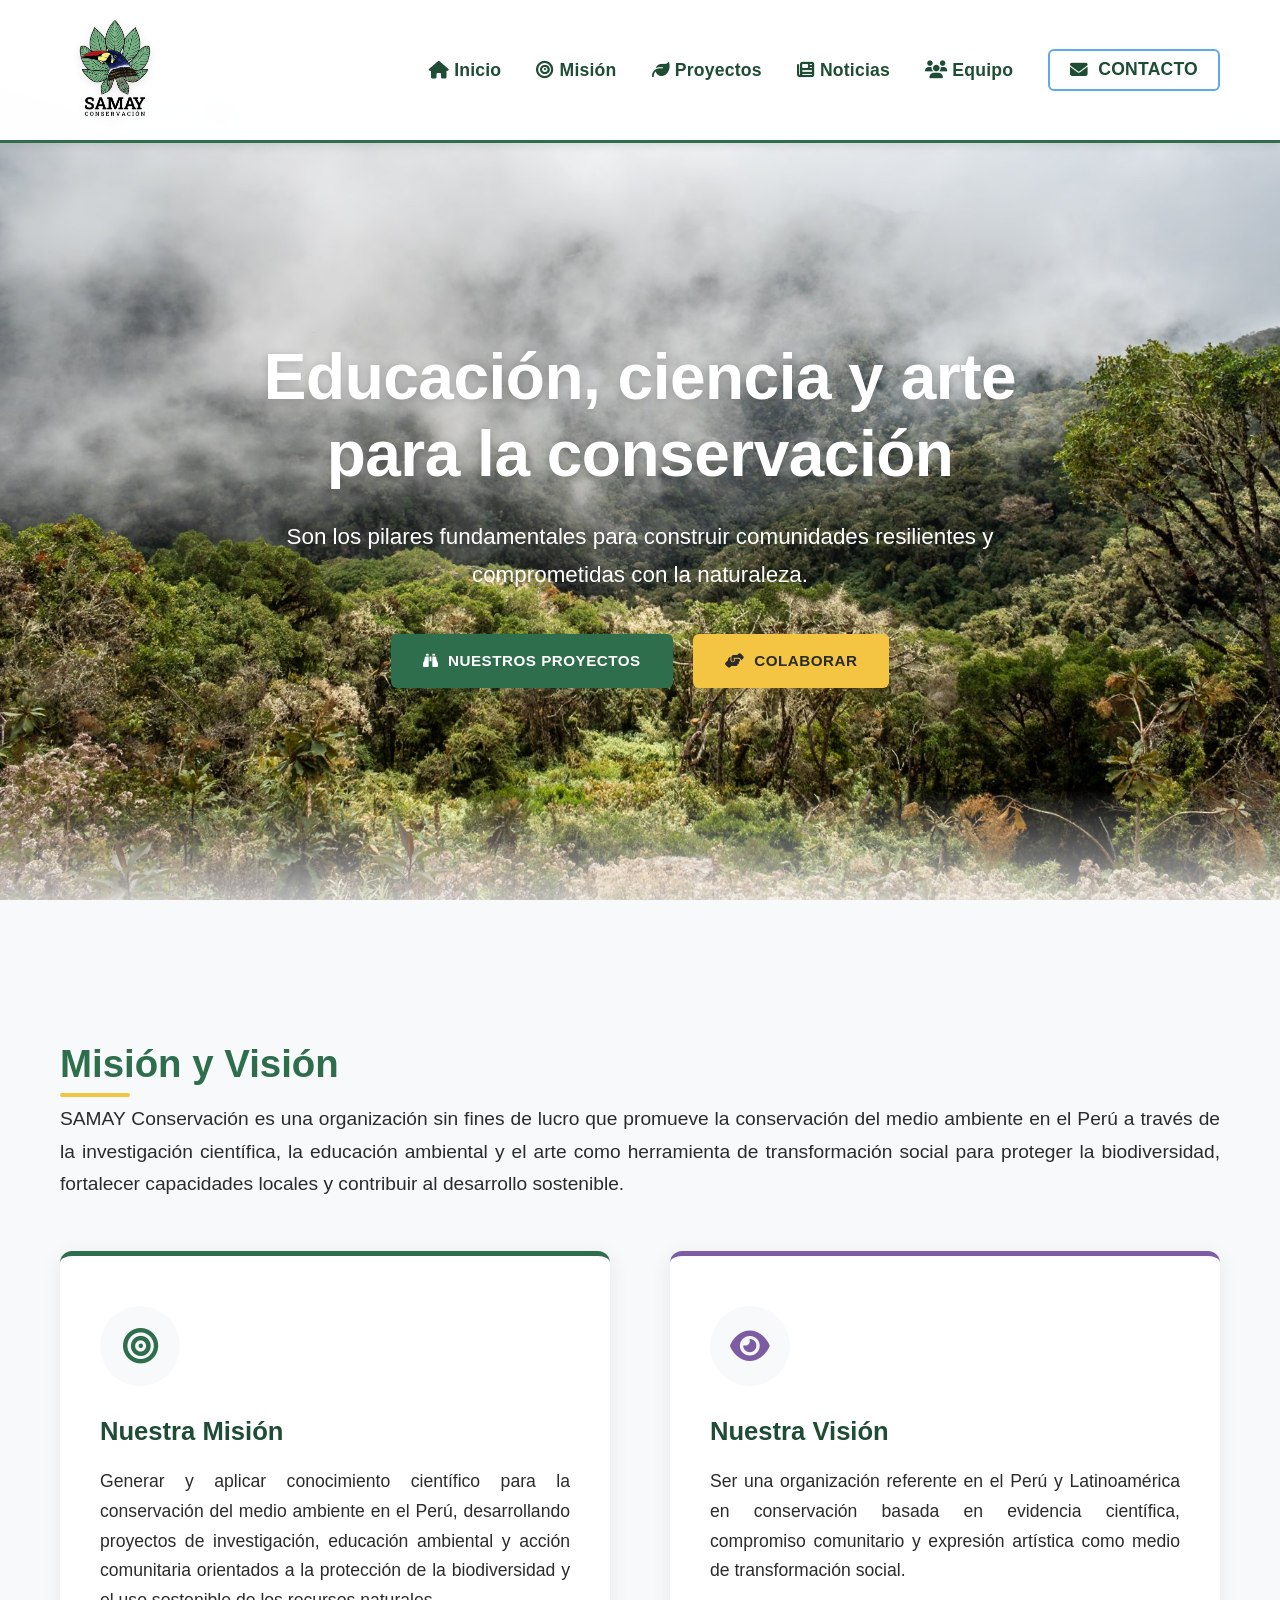
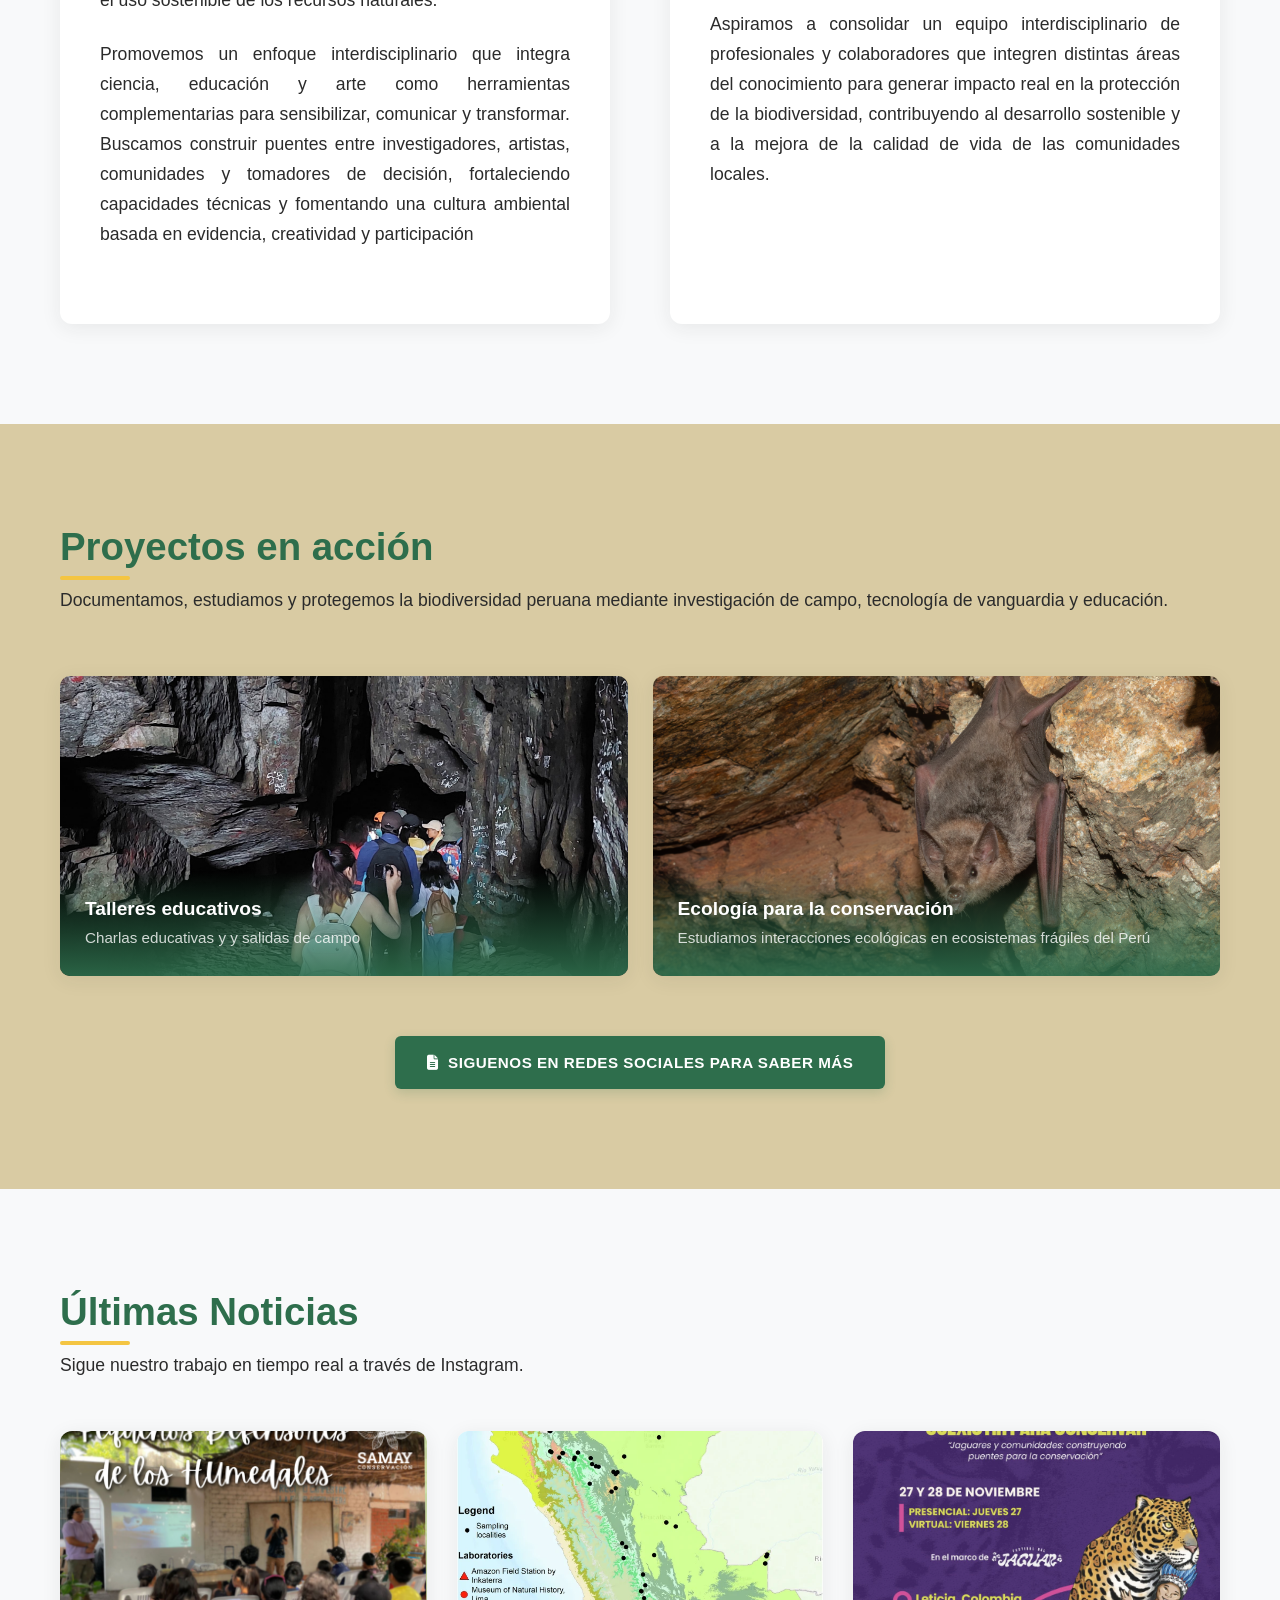
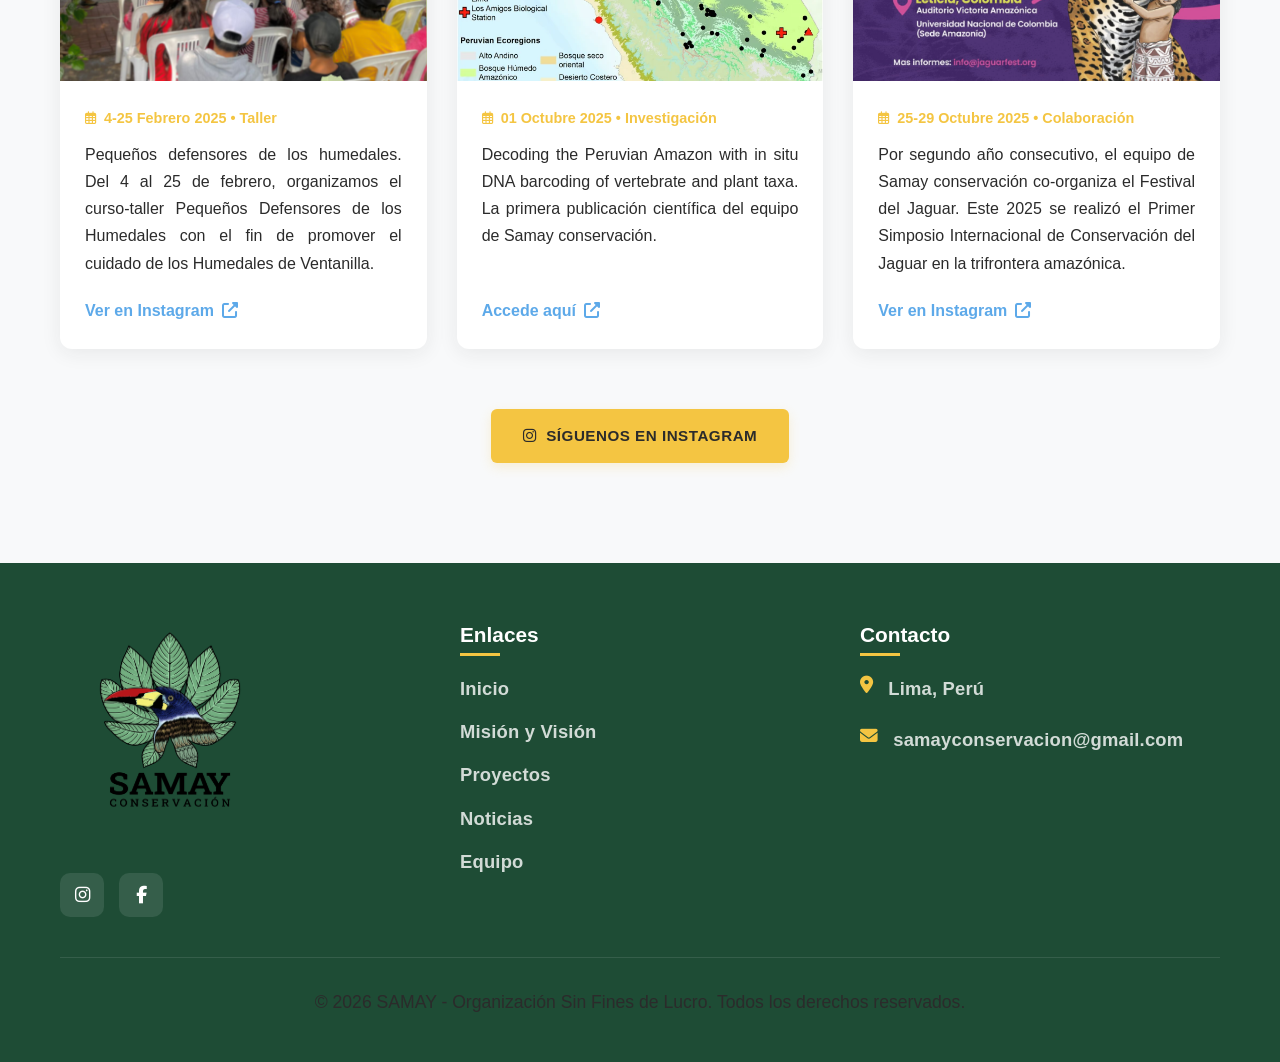
==== index.html @ 61d8f56b "Update index.html" ====
<!DOCTYPE html>
<html lang="es">
<head>
    <meta charset="UTF-8">
    <meta name="viewport" content="width=device-width, initial-scale=1.0">
    <title>SAMAY - Conservación y Biodiversidad del Perú</title>
    <link rel="stylesheet" href="https://cdnjs.cloudflare.com/ajax/libs/font-awesome/6.4.0/css/all.min.css">
    <style>
        /* ===== ROOT VARIABLES - SAMAY Brand Palette ===== */
        :root {
            /* Core Brand Colors from Logo Analysis */
            --rainforest-green: #2E6E4C;       /* Amazon vegetation, grounding */
            --toucan-yellow: #F4C542;          /* Youthful energy, vibrancy */
            --andean-blue: #5DA9E9;            /* Scientific precision, clarity */
            --coastal-sand: #D9CBA3;           /* Coastal ecosystems, balance */
            --molecular-violet: #7C5DA3;       /* Innovation, molecular biology */
            --charcoal-black: #2B2B2B;         /* Professionalism, text contrast */
            
            /* Supporting Colors */
            --dark-green: #1E4C35;             /* Darker shade for rainforest */
            --light-yellow: #F8D775;           /* Lighter yellow for highlights */
            --light-blue: #8BC5FF;             /* Lighter blue for accents */
            --light-violet: #9575CD;           /* Lighter violet for effects */
            
            /* UI Colors */
            --white: #FFFFFF;
            --light-bg: #F8F9FA;
            --shadow: 0 4px 20px rgba(43, 43, 43, 0.08);
            --transition: all 0.3s cubic-bezier(0.4, 0, 0.2, 1);
        }

        /* ===== RESET & BASE STYLES ===== */
        * {
            margin: 0;
            padding: 0;
            box-sizing: border-box;
        }

        body {
            font-family: 'Inter', -apple-system, BlinkMacSystemFont, 'Segoe UI', Roboto, Oxygen, Ubuntu, sans-serif;
            line-height: 1.7;
            color: var(--charcoal-black);
            background-color: var(--light-bg);
            overflow-x: hidden;
            text-align: justify;
        }

        @import url('https://fonts.googleapis.com/css2?family=Inter:wght@300;400;500;600;700;800&display=swap');

        h1, h2, h3, h4 {
            font-weight: 700;
            line-height: 1.2;
            margin-bottom: 1rem;
        }

        h1 {
            font-size: 3.2rem;
            color: var(--rainforest-green);
            letter-spacing: -0.5px;
        }

        h2 {
            font-size: 2.4rem;
            color: var(--rainforest-green);
            position: relative;
            display: inline-block;
        }

        h2:after {
            content: '';
            position: absolute;
            bottom: -10px;
            left: 0;
            width: 70px;
            height: 4px;
            background-color: var(--toucan-yellow);
            border-radius: 2px;
        }

        h3 {
            font-size: 1.6rem;
            color: var(--dark-green);
        }

        h4 {
            font-size: 1.2rem;
            color: var(--rainforest-green);
        }

        p {
            margin-bottom: 1.5rem;
            font-size: 1.1rem;
            color: var(--charcoal-black);
        }

        a {
            text-decoration: none;
            color: var(--andean-blue);
            transition: var(--transition);
            font-weight: 500;
        }

        a:hover {
            color: var(--toucan-yellow);
        }

        .container {
            width: 100%;
            max-width: 1200px;
            margin: 0 auto;
            padding: 0 20px;
        }

        .section {
            padding: 100px 0;
        }

        .section-alt {
            background-color: var(--coastal-sand);
        }

        .btn {
            display: inline-flex;
            align-items: center;
            gap: 10px;
            padding: 14px 32px;
            background-color: var(--rainforest-green);
            color: white;
            border-radius: 6px;
            font-weight: 600;
            border: none;
            cursor: pointer;
            transition: var(--transition);
            text-transform: uppercase;
            letter-spacing: 0.5px;
            font-size: 0.95rem;
            box-shadow: 0 4px 12px rgba(46, 110, 76, 0.2);
        }

        .btn:hover {
            background-color: var(--dark-green);
            transform: translateY(-3px);
            box-shadow: 0 6px 20px rgba(46, 110, 76, 0.3);
            color: white;
        }

        .btn-outline {
            background-color: transparent;
            border: 2px solid var(--andean-blue);
            color: var(--andean-blue);
            box-shadow: none;
        }

        .btn-outline:hover {
            background-color: var(--andean-blue);
            color: white;
        }

        .btn-accent {
            background-color: var(--toucan-yellow);
            color: var(--charcoal-black);
            box-shadow: 0 4px 12px rgba(244, 197, 66, 0.2);
        }

        .btn-accent:hover {
            background-color: #E0B43A;
            color: var(--charcoal-black);
        }

        .btn-science {
            background-color: var(--molecular-violet);
            color: white;
            box-shadow: 0 4px 12px rgba(124, 93, 163, 0.2);
        }

        .btn-science:hover {
            background-color: #6A4F8F;
            color: white;
        }

        /* ===== HEADER & NAVIGATION ===== */
        header {
            position: fixed;
            top: 0;
            width: 100%;
            background-color: rgba(255, 255, 255, 0.98);
            backdrop-filter: blur(10px);
            box-shadow: 0 2px 20px rgba(0, 0, 0, 0.05);
            z-index: 1000;
            padding: 5px 2px;
            transition: var(--transition);
            border-bottom: 3px solid var(--rainforest-green);
        }

        .header-scrolled {
            padding: 12px 0;
            box-shadow: 0 5px 20px rgba(0, 0, 0, 0.08);
        }

        .header-container {
            display: flex;
            justify-content: space-between;
            align-items: center;
        }

        .logo {
            display: flex;
            align-items: center;
            gap: 15px;
            text-decoration: none;
        }

        .logo-img {
            height: 110px;
            width: auto;
            filter: drop-shadow(0 2px 4px rgba(0, 0, 0, 0.1));
        }

        .logo-text {
            display: flex;
            flex-direction: column;
            line-height: 1.1;
        }

        .logo-title {
            font-size: 1.8rem;
            font-weight: 800;
            color: var(--rainforest-green);
            letter-spacing: -0.5px;
        }

        .logo-subtitle {
            font-size: 0.85rem;
            font-weight: 500;
            color: var(--andean-blue);
            letter-spacing: 1.5px;
            text-transform: uppercase;
        }

        .nav-links {
            display: flex;
            gap: 35px;
            align-items: center;
        }

        .nav-links a {
            font-weight: 900;
            color: var(--dark-green);
            position: relative;
            font-size: 1.15rem;
            line-height: 1;  /* Add this to reduce vertical spacing */
        }
        .nav-links .btn-outline {
            padding: 8px 20px;      /* Slightly less padding */
            margin-top: 0;
        }
        .nav-links a:after {
            content: '';
            position: absolute;
            bottom: -10px;
            left: 0;
            width: 0;
            height: 2px;
            background-color: var(--toucan-yellow);
            transition: var(--transition);
        }

        .nav-links a:hover:after {
            width: 100%;
        }

        /* Fix Contact button alignment and underline */
        .nav-links .btn-outline {
            align-self: center;
            margin-top: -5;
        }

        .nav-links .btn-outline:after {
            display: none; 
        }

        /* ===== TYPOGRAPHY CONSISTENCY ===== */
        /* Ensure all navigation and footer text matches */
        .nav-links a,
        .footer-links a,
        .footer-links li,
        .contact-item {
            font-family: 'Inter', -apple-system, BlinkMacSystemFont, 'Segoe UI', Roboto, Oxygen, Ubuntu, sans-serif;
            font-size: 1.1rem;
            font-weight: 600;
            letter-spacing: 0.2px; 
        }

        /* Footer section headings */
        .footer-links h3, 
        .footer-contact h3 {
            font-family: 'Inter', -apple-system, BlinkMacSystemFont, 'Segoe UI', Roboto, Oxygen, Ubuntu, sans-serif;
            font-size: 1.6rem;
            font-weight: 700; 
            color: white;
            margin-bottom: 25px;
        }

        .mobile-menu-btn {
            display: none;
            font-size: 1.5rem;
            background: none;
            border: none;
            color: var(--dark-green);
            cursor: pointer;
            width: 40px;
            height: 40px;
            border-radius: 6px;
            background-color: var(--light-bg);
            align-items: center;
            justify-content: center;
        }

        /* ===== HERO SECTION ===== */
        .hero {
            height: 95vh;
            background: url('images/cloud_forest_samay.jpg');
            background-size: cover;
            background-position: center;
            background-attachment: fixed;
            display: flex;
            align-items: center;
            color: white;
            margin-top: 86px;
            position: relative;
            overflow: hidden;
        }

        .hero:before {
            content: '';
            position: absolute;
            bottom: 0;
            left: 0;
            width: 100%;
            height: 150px;
            background: linear-gradient(transparent, var(--light-bg));
        }

        .hero-content {
            max-width: 900px;
            margin: 0 auto;
            padding: 0 20px;
            text-align: center;
            position: relative;
            z-index: 1;
        }

        .hero h1 {
            color: white;
            font-size: 4rem;
            margin-bottom: 25px;
            text-shadow: 0 2px 10px rgba(0, 0, 0, 0.2);
        }

        .hero p {
            font-size: 1.4rem;
            color: white;
            margin-bottom: 40px;
            max-width: 800px;
            margin-left: auto;
            margin-right: auto;
        }

        .hero-buttons {
            display: flex;
            gap: 20px;
            justify-content: center;
            margin-top: 40px;
            flex-wrap: wrap;
        }

        /* ===== MISSION & VISION ===== */
        .mission-vision {
            display: grid;
            grid-template-columns: 1fr 1fr;
            gap: 60px;
            align-items: start;
            margin-top: 50px;
        }

        .mission-box, .vision-box {
            background-color: white;
            padding: 50px 40px;
            border-radius: 12px;
            box-shadow: var(--shadow);
            position: relative;
            overflow: hidden;
            height: 100%;
            transition: var(--transition);
            border-top: 5px solid transparent;
        }

        .mission-box:hover, .vision-box:hover {
            transform: translateY(-10px);
            box-shadow: 0 15px 40px rgba(0, 0, 0, 0.1);
        }

        .mission-box {
            border-top-color: var(--rainforest-green);
        }

        .vision-box {
            border-top-color: var(--molecular-violet);
        }

        .icon-container {
            width: 80px;
            height: 80px;
            background-color: var(--light-bg);
            border-radius: 50%;
            display: flex;
            align-items: center;
            justify-content: center;
            margin-bottom: 30px;
            font-size: 2.2rem;
        }

        .mission-icon {
            color: var(--rainforest-green);
        }

        .vision-icon {
            color: var(--molecular-violet);
        }

        .mission-box h3, .vision-box h3 {
            color: var(--dark-green);
            margin-bottom: 20px;
        }

        /* ===== IMAGE GALLERY ===== */
        .gallery {
            display: grid;
            grid-template-columns: repeat(2, 1fr);
            gap: 25px;
            margin-top: 60px;
            justify-content: center; 
            justify-items: center;
            flex-wrap: wrap;
        }

        .gallery-item {
            position: relative;
            border-radius: 10px;
            overflow: hidden;
            height: 300px;
            width: 100%;
            box-shadow: var(--shadow);
            transition: var(--transition);
        }

        .gallery-item:hover {
            transform: translateY(-10px);
        }

        .gallery-img {
            width: 100%;
            height: 100%;
            object-fit: cover;
            transition: var(--transition);
        }

        .gallery-item:hover .gallery-img {
            transform: scale(1.05);
        }

        .img-caption {
            position: absolute;
            bottom: 0;
            left: 0;
            width: 100%;
            padding: 25px;
            background: linear-gradient(transparent, rgba(46, 110, 76, 0.9));
            color: white;
        }

        .img-caption h4 {
            color: white;
            margin-bottom: 5px;
        }

        .img-caption p {
            color: rgba(255, 255, 255, 0.8);
            font-size: 0.95rem;
            margin-bottom: 0;
        }

        /* ===== INSTAGRAM NEWS ===== */
        .instagram-grid {
            display: grid;
            grid-template-columns: repeat(auto-fill, minmax(300px, 1fr));
            gap: 30px;
            margin-top: 50px;
        }

        .instagram-post {
            background-color: white;
            border-radius: 12px;
            overflow: hidden;
            box-shadow: var(--shadow);
            transition: var(--transition);
            height: 100%;
            display: flex;
            flex-direction: column;
        }

        .instagram-post:hover {
            transform: translateY(-8px);
            box-shadow: 0 15px 40px rgba(0, 0, 0, 0.12);
        }

        .insta-img-container {
            height: 250px;
            overflow: hidden;
            flex-shrink: 0;
        }

        .insta-img {
            width: 100%;
            height: 100%;
            object-fit: cover;
            transition: var(--transition);
        }

        .instagram-post:hover .insta-img {
            transform: scale(1.05);
        }

        .insta-content {
            padding: 25px;
            flex-grow: 1;
            display: flex;
            flex-direction: column;
        }

        .insta-date {
            font-size: 0.9rem;
            color: var(--toucan-yellow);
            font-weight: 600;
            margin-bottom: 10px;
            display: flex;
            align-items: center;
            gap: 8px;
        }

        .insta-date i {
            font-size: 0.8rem;
        }

        .insta-text {
            font-size: 1rem;
            margin-bottom: 20px;
            flex-grow: 1;
        }

        .insta-link {
            color: var(--andean-blue);
            font-weight: 600;
            display: flex;
            align-items: center;
            gap: 8px;
            margin-top: auto;
        }

        /* ===== TEAM SECTION ===== */
        .team-grid {
            display: grid;
            grid-template-columns: repeat(auto-fill, minmax(280px, 1fr));
            gap: 35px;
            margin-top: 50px;
        }

        .team-member {
            background-color: white;
            padding: 35px 25px;
            border-radius: 12px;
            text-align: center;
            box-shadow: var(--shadow);
            transition: var(--transition);
            border-top: 4px solid transparent;
        }

        .team-member:hover {
            transform: translateY(-8px);
            border-top-color: var(--toucan-yellow);
            box-shadow: 0 15px 40px rgba(0, 0, 0, 0.1);
        }

        .member-img {
            width: 130px;
            height: 130px;
            border-radius: 50%;
            object-fit: cover;
            margin: 0 auto 25px;
            border: 5px solid var(--light-bg);
            box-shadow: 0 5px 15px rgba(0, 0, 0, 0.1);
        }

        .member-name {
            color: var(--dark-green);
            margin-bottom: 8px;
            font-size: 1.3rem;
        }

        .member-role {
            color: var(--molecular-violet);
            font-weight: 600;
            margin-bottom: 20px;
            font-size: 0.95rem;
            text-transform: uppercase;
            letter-spacing: 1px;
        }

        /* ===== FOOTER ===== */
        footer {
            background-color: var(--dark-green);
            color: white;
            padding: 60px 0 20px;
        }

        .footer-content {
            display: grid;
            grid-template-columns: repeat(auto-fit, minmax(250px, 1fr));
            gap: 40px;
            margin-bottom: 40px;
        }

        .footer-about {
            display: flex;
            flex-direction: column;
            gap: 20px;
        }

        .footer-logo {
            font-size: 2.2rem;
            font-weight: 800;
            color: white;
            letter-spacing: -0.5px;
            line-height: 1;
        }
        .footer-logo-img {
            height: 200px; /* Adjust based on your logo size */
            width: 220px;
            margin-bottom: 5px;
        }
        .footer-logo span {
            color: var(--toucan-yellow);
        }

        .footer-tagline {
            color: rgba(255, 255, 255, 0.7);
            font-size: 0.95rem;
            text-transform: uppercase;
            letter-spacing: 1.5px;
            margin-top: -10px;
        }

        .footer-about p {
            color: rgba(255, 255, 255, 0.8);
            font-size: 1rem;
        }

        .footer-links h3, .footer-contact h3 {
            color: white;
            font-size: 1.3rem;
            margin-bottom: 25px;
            position: relative;
            display: inline-block;
        }

        .footer-links h3:after, .footer-contact h3:after {
            content: '';
            position: absolute;
            bottom: -8px;
            left: 0;
            width: 40px;
            height: 3px;
            background-color: var(--toucan-yellow);
        }

        .footer-links ul {
            list-style: none;
        }

        .footer-links li {
            margin-bottom: 12px;
        }

        .footer-links a {
            color: rgba(255, 255, 255, 0.8);
            font-weight: 600;
            display: flex;
            align-items: center;
            gap: 10px;
            transition: var(--transition);
            font-size: 1.15rem;
        }

        .footer-links a i {
            font-size: 0.8rem;
            color: var(--light-yellow);
        }

        .footer-links a:hover {
            color: var(--toucan-yellow);
            transform: translateX(5px);
        }

        .contact-info {
            display: flex;
            flex-direction: column;
            gap: 20px;
        }

        .contact-item {
            display: flex;
            align-items: flex-start;
            gap: 15px;
            color: rgba(255, 255, 255, 0.8);
            font-size: 1.15rem;
        }

        .contact-item i {
            color: var(--toucan-yellow);
            font-size: 1.1rem;
            margin-top: 3px;
        }

        .social-links {
            display: flex;
            gap: 15px;
            margin-top: 25px;
        }

        .social-icon {
            width: 44px;
            height: 44px;
            border-radius: 10px;
            background-color: rgba(255, 255, 255, 0.1);
            display: flex;
            align-items: center;
            justify-content: center;
            color: white;
            transition: var(--transition);
            font-size: 1.1rem;
        }

        .social-icon:hover {
            background-color: var(--toucan-yellow);
            transform: translateY(-5px);
        }

        .copyright {
            text-align: center;
            padding-top: 30px;
            border-top: 1px solid rgba(255, 255, 255, 0.1);
            color: rgba(255, 255, 255, 0.6);
            font-size: 0.85rem;
            display: flex;
            flex-direction: column;
            gap: 8px;
        }

        .copyright a {
            color: rgba(255, 255, 255, 0.8);
            font-weight: 400;
        }
        
        /* ===== RESPONSIVE DESIGN ===== */
        @media (max-width: 1100px) {
            h1 {
                font-size: 2.8rem;
            }
            
            .hero h1 {
                font-size: 3.2rem;
            }
            
            .gallery {
                grid-template-columns: repeat(2, 1fr);
            }
            
            .gallery-item.large {
                grid-column: span 1;
            }
        }

        @media (max-width: 768px) {
            .nav-links {
                display: none;
                position: fixed;
                top: 86px;
                left: 0;
                width: 100%;
                background-color: white;
                flex-direction: column;
                padding: 30px 20px;
                box-shadow: 0 15px 30px rgba(0, 0, 0, 0.1);
                gap: 25px;
            }
            
            .nav-links.active {
                display: flex;
            }
            
            .mobile-menu-btn {
                display: flex;
            }
            
            .hero {
                height: 85vh;
                background-attachment: scroll;
                margin-top: 82px;
            }
            
            .hero h1 {
                font-size: 2.5rem;
            }
            
            .hero p {
                font-size: 1.2rem;
            }
            
            .hero-buttons {
                flex-direction: column;
                align-items: center;
            }
            
            .mission-vision {
                grid-template-columns: 1fr;
                gap: 40px;
            }
            
            .section {
                padding: 80px 0;
            }
            
            .footer-content {
                gap: 40px;
            }
        }

        @media (max-width: 576px) {
            h1 {
                font-size: 2.2rem;
            }
            
            h2 {
                font-size: 1.8rem;
            }
            
            .hero h1 {
                font-size: 2rem;
            }
            
            .gallery {
                grid-template-columns: 1fr;
            }
            
            .logo-img {
                height: 40px;
            }
            
            .logo-title {
                font-size: 1.5rem;
            }
            
            .footer-content {
                grid-template-columns: 1fr;
            }
        }
    </style>
</head>
<body>
<!-- ===== HEADER ===== -->
<header id="mainHeader">
    <div class="container header-container">
        <!-- Logo wrapped in anchor tag -->
        <a href="#inicio" class="logo">
            <img src="images/logo_samay.png" alt="SAMAY Logo" class="logo-img">
            <div class="logo-text">
                
            </div>
        </a>
        
        <button class="mobile-menu-btn" id="mobileMenuBtn">
            <i class="fas fa-bars"></i>
        </button>
        
        <nav class="nav-links" id="navLinks">
            <a href="#inicio"><i class="fas fa-home"></i> Inicio</a>
            <a href="#mision"><i class="fas fa-bullseye"></i> Misión</a>
            <a href="#proyectos"><i class="fas fa-leaf"></i> Proyectos</a>
            <a href="#noticias"><i class="fas fa-newspaper"></i> Noticias</a>
            <a href="#equipo"><i class="fas fa-users"></i> Equipo</a>
            <a href="mailto:samayconservacion@gmail.com" class="btn btn-outline" style="padding: 10px 20px; margin-top: 0px;">
                <i class="fas fa-envelope"></i> Contacto
            </a>
        </nav>
    </div>
</header>

    <!-- ===== HERO SECTION ===== -->
    <section class="hero" id="inicio">
        <div class="container hero-content">
            <h1>Educación, ciencia y arte para la conservación</h1>
            <p>Son los pilares fundamentales para construir comunidades resilientes y comprometidas con la naturaleza.</p>
            <div class="hero-buttons">
                <a href="#proyectos" class="btn">
                    <i class="fas fa-binoculars"></i> Nuestros Proyectos
                </a>
                <a href="#contacto" class="btn btn-accent">
                    <i class="fas fa-hands-helping"></i> Colaborar
                </a>
            </div>
        </div>
    </section>

    <!-- ===== MISSION & VISION SECTION ===== -->
    <section class="section" id="mision">
        <div class="container">
            <h2>Misión y Visión</h2>
            <p style="max-width: 1200px; margin-bottom: 40px; font-size: 1.2rem; color: var(--charcoal-black);">SAMAY Conservación es una organización sin fines de lucro que promueve la conservación del medio ambiente en el Perú a través de la investigación científica, la educación ambiental y el arte como herramienta de transformación social para proteger la biodiversidad, fortalecer capacidades locales y contribuir al desarrollo sostenible.</p>
            
            <div class="mission-vision">
                <div class="mission-box">
                    <div class="icon-container">
                        <i class="fas fa-bullseye mission-icon"></i>
                    </div>
                    <h3>Nuestra Misión</h3>
                    <p>Generar y aplicar conocimiento científico para la conservación del medio ambiente en el Perú, desarrollando proyectos de investigación, educación ambiental y acción comunitaria orientados a la protección de la biodiversidad y el uso sostenible de los recursos naturales.</p>
                    <p>Promovemos un enfoque interdisciplinario que integra ciencia, educación y arte como herramientas complementarias para sensibilizar, comunicar y transformar. Buscamos construir puentes entre investigadores, artistas, comunidades y tomadores de decisión, fortaleciendo capacidades técnicas y fomentando una cultura ambiental basada en evidencia, creatividad y participación</p>
                </div>
                
                <div class="vision-box">
                    <div class="icon-container">
                        <i class="fas fa-eye vision-icon"></i>
                    </div>
                    <h3>Nuestra Visión</h3>
                    <p>Ser una organización referente en el Perú y Latinoamérica en conservación basada en evidencia científica, compromiso comunitario y expresión artística como medio de transformación social.</p>
                    <p>Aspiramos a consolidar un equipo interdisciplinario de profesionales y colaboradores que integren distintas áreas del conocimiento para generar impacto real en la protección de la biodiversidad, contribuyendo al desarrollo sostenible y a la mejora de la calidad de vida de las comunidades locales.</p>
                </div>
            </div>
        </div>
    </section>

    <!-- ===== IMAGE GALLERY SECTION ===== -->
    <section class="section section-alt" id="proyectos">
        <div class="container">
            <h2>Proyectos en acción</h2>
            <p style="max-width: 1200px; margin-bottom: 20px;">Documentamos, estudiamos y protegemos la biodiversidad peruana mediante investigación de campo, tecnología de vanguardia y educación.</p>
            
            <div class="gallery">
                <!-- Image 1 - Field Research -->
                <div class="gallery-item">
                    <img src="images/taller_2.png" alt="Talleres educativos" class="gallery-img">
                    <div class="img-caption">
                        <h4>Talleres educativos</h4>
                        <p>Charlas educativas y y salidas de campo </p>
                    </div>
                </div>
                
                <!-- Image 2 - Ecology --->
                <div class="gallery-item">
                    <img src="images/eco_1.jpg" alt="" class="gallery-img">
                    <div class="img-caption">
                        <h4>Ecología para la conservación</h4>
                        <p>Estudiamos interacciones ecológicas en ecosistemas frágiles del Perú</p>
                    </div>
                </div>
            </div> 
            
            <div style="text-align: center; margin-top: 60px;">
                <a href="#contacto" class="btn">
                    <i class="fas fa-file-alt"></i> Siguenos en redes sociales para saber más
                </a>
            </div>
        </div>
    </section>

    <!-- ===== INSTAGRAM NEWS SECTION ===== -->
    <section class="section" id="noticias">
        <div class="container">
            <h2>Últimas Noticias</h2>
            <p style="max-width: 800px; margin-bottom: 20px;">Sigue nuestro trabajo en tiempo real a través de Instagram.</p>
            
            <div class="instagram-grid">
                <!-- Instagram Post 1 -->
                <div class="instagram-post">
                    <div class="insta-img-container">
                        <img src="images/ig_1_1.png" alt="Taller educativo" class="insta-img">
                    </div>
                    <div class="insta-content">
                        <div class="insta-date">
                            <i class="far fa-calendar-alt"></i> 4-25 Febrero 2025 • Taller
                        </div>
                        <p class="insta-text">Pequeños defensores de los humedales. Del 4 al 25 de febrero, organizamos el curso-taller Pequeños Defensores de los Humedales con el fin de promover el cuidado de los Humedales de Ventanilla.</p>
                        <a href="https://instagram.com/samayconservacion" target="_blank" class="insta-link">
                            Ver en Instagram <i class="fas fa-external-link-alt"></i>
                        </a>
                    </div>
                </div>
                
                <!-- Instagram Post 2 -->
                <div class="instagram-post">
                    <div class="insta-img-container">
                        <img src="images/paper_1.webp" alt="Publicación científica" class="insta-img">
                    </div>
                    <div class="insta-content">
                        <div class="insta-date">
                            <i class="far fa-calendar-alt"></i> 01 Octubre 2025 • Investigación
                        </div>
                        <p class="insta-text">Decoding the Peruvian Amazon with in situ DNA barcoding of vertebrate and plant taxa. La primera publicación científica del equipo de Samay conservación.</p>
                        <a href="https://www.nature.com/articles/s41597-025-05697-z#Sec20" target="_blank" class="insta-link">
                            Accede aquí <i class="fas fa-external-link-alt"></i>
                        </a>
                    </div>
                </div>
                
                <!-- Instagram Post 3 -->
                <div class="instagram-post">
                    <div class="insta-img-container">
                        <img src="images/simposio_jaguar.png" alt="Colaboración en eventos" class="insta-img">
                    </div>
                    <div class="insta-content">
                        <div class="insta-date">
                            <i class="far fa-calendar-alt"></i> 25-29 Octubre 2025 • Colaboración
                        </div>
                        <p class="insta-text">Por segundo año consecutivo, el equipo de Samay conservación co-organiza el Festival del Jaguar. Este 2025 se realizó el Primer Simposio Internacional de Conservación del Jaguar en la trifrontera amazónica.</p>
                        <a href="https://instagram.com/samayconservacion" target="_blank" class="insta-link">
                            Ver en Instagram <i class="fas fa-external-link-alt"></i>
                        </a>
                    </div>
                </div>
            </div>
            
            <div style="text-align: center; margin-top: 60px;">
                <a href="https://instagram.com/samayconservacion" target="_blank" class="btn btn-accent">
                    <i class="fab fa-instagram"></i> Síguenos en Instagram
                </a>
            </div>
        </div>
    </section>

    <!-- ===== FOOTER ===== -->
    <footer id="contacto">
        <div class="container">
            <div class="footer-content">
                <div class="footer-about">
                    <img src="images/logo_samay.png" alt="SAMAY Logo" class="footer-logo-img">
                    <div class="social-links">
                        <a href="https://instagram.com/samayconservacion" target="_blank" class="social-icon">
                            <i class="fab fa-instagram"></i>
                        </a>
                        <a href="https://facebook.com/samayconservacion" target="_blank" class="social-icon">
                            <i class="fab fa-facebook-f"></i>
                        </a>
                    </div>
                </div>
                
                <div class="footer-links">
                    <h3>Enlaces </h3>
                    <ul>
                        <li><a href="#inicio">Inicio</a></li>
                        <li><a href="#mision">Misión y Visión</a></li>
                        <li><a href="#proyectos">Proyectos</a></li>
                        <li><a href="#noticias">Noticias</a></li>
                        <li><a href="#equipo">Equipo</a></li>
                    </ul>
                </div>
                
                <div class="footer-contact">
                    <h3>Contacto</h3>
                    <div class="contact-info">
                        <div class="contact-item">
                            <i class="fas fa-map-marker-alt"></i>
                            <span>Lima, Perú</span>
                        </div>
                        <div class="contact-item">
                            <i class="fas fa-envelope"></i>
                            <span>samayconservacion@gmail.com</span>
                        </div>
                        </div>
                </div>
            </div>
            
            <div class="copyright">
                <p>&copy; 2026 SAMAY - Organización Sin Fines de Lucro. Todos los derechos reservados.</p>
                </div>
        </div>
    </footer>

    <!-- ===== JAVASCRIPT ===== -->
    <script>
        // Mobile Menu Toggle
        const mobileMenuBtn = document.getElementById('mobileMenuBtn');
        const navLinks = document.getElementById('navLinks');
        
        mobileMenuBtn.addEventListener('click', () => {
            navLinks.classList.toggle('active');
            mobileMenuBtn.innerHTML = navLinks.classList.contains('active') 
                ? '<i class="fas fa-times"></i>' 
                : '<i class="fas fa-bars"></i>';
        });
        
        // Close mobile menu when clicking a link
        document.querySelectorAll('.nav-links a').forEach(link => {
            link.addEventListener('click', () => {
                navLinks.classList.remove('active');
                mobileMenuBtn.innerHTML = '<i class="fas fa-bars"></i>';
            });
        });
        
        // Smooth scrolling for anchor links
        document.querySelectorAll('a[href^="#"]').forEach(anchor => {
            anchor.addEventListener('click', function(e) {
                e.preventDefault();
                
                const targetId = this.getAttribute('href');
                if(targetId === '#') return;
                
                const targetElement = document.querySelector(targetId);
                if(targetElement) {
                    window.scrollTo({
                        top: targetElement.offsetTop - 80,
                        behavior: 'smooth'
                    });
                }
            });
        });
        
        // Header scroll effect
        window.addEventListener('scroll', () => {
            const header = document.querySelector('header');
            if(window.scrollY > 100) {
                header.style.padding = '10px 0';
                header.style.boxShadow = '0 5px 15px rgba(0, 0, 0, 0.1)';
            } else {
                header.style.padding = '15px 0';
                header.style.boxShadow = '0 2px 10px rgba(0, 0, 0, 0.1)';
            }
        });
    </script>
</body>

</html>
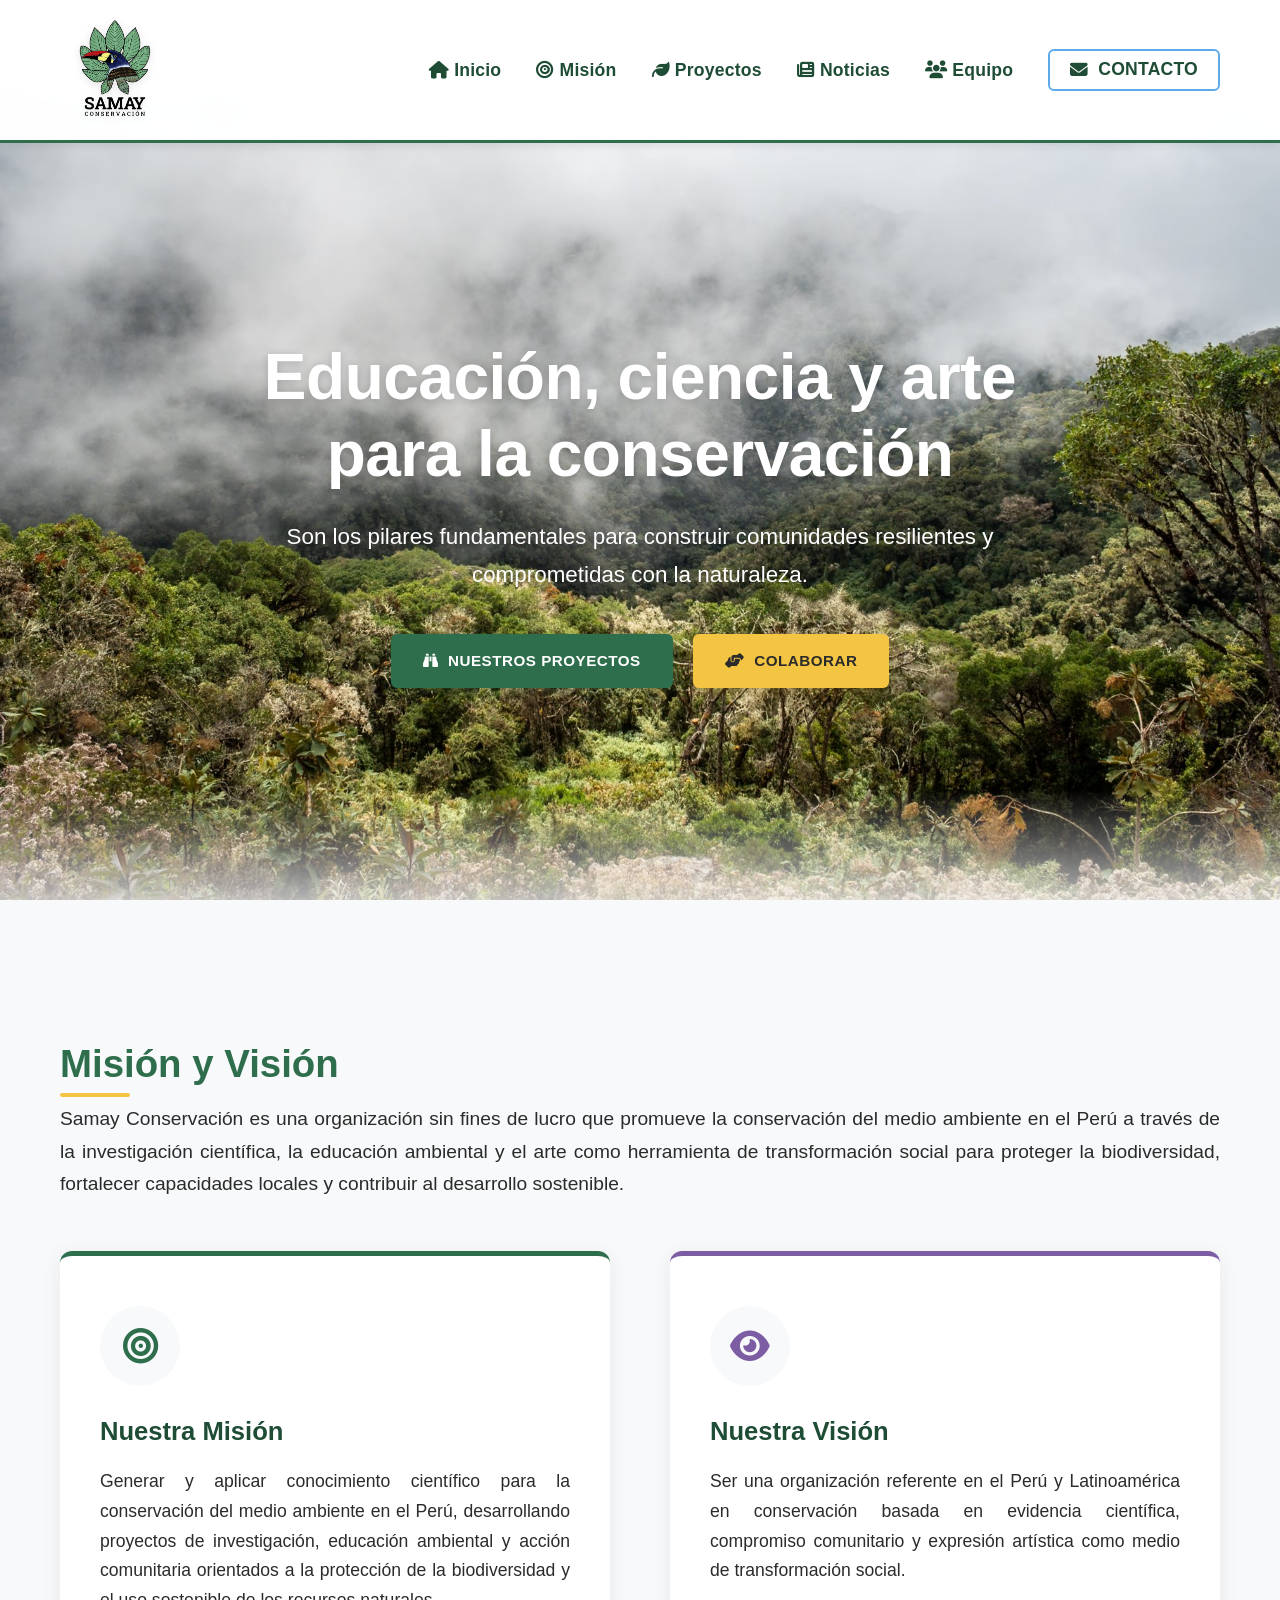
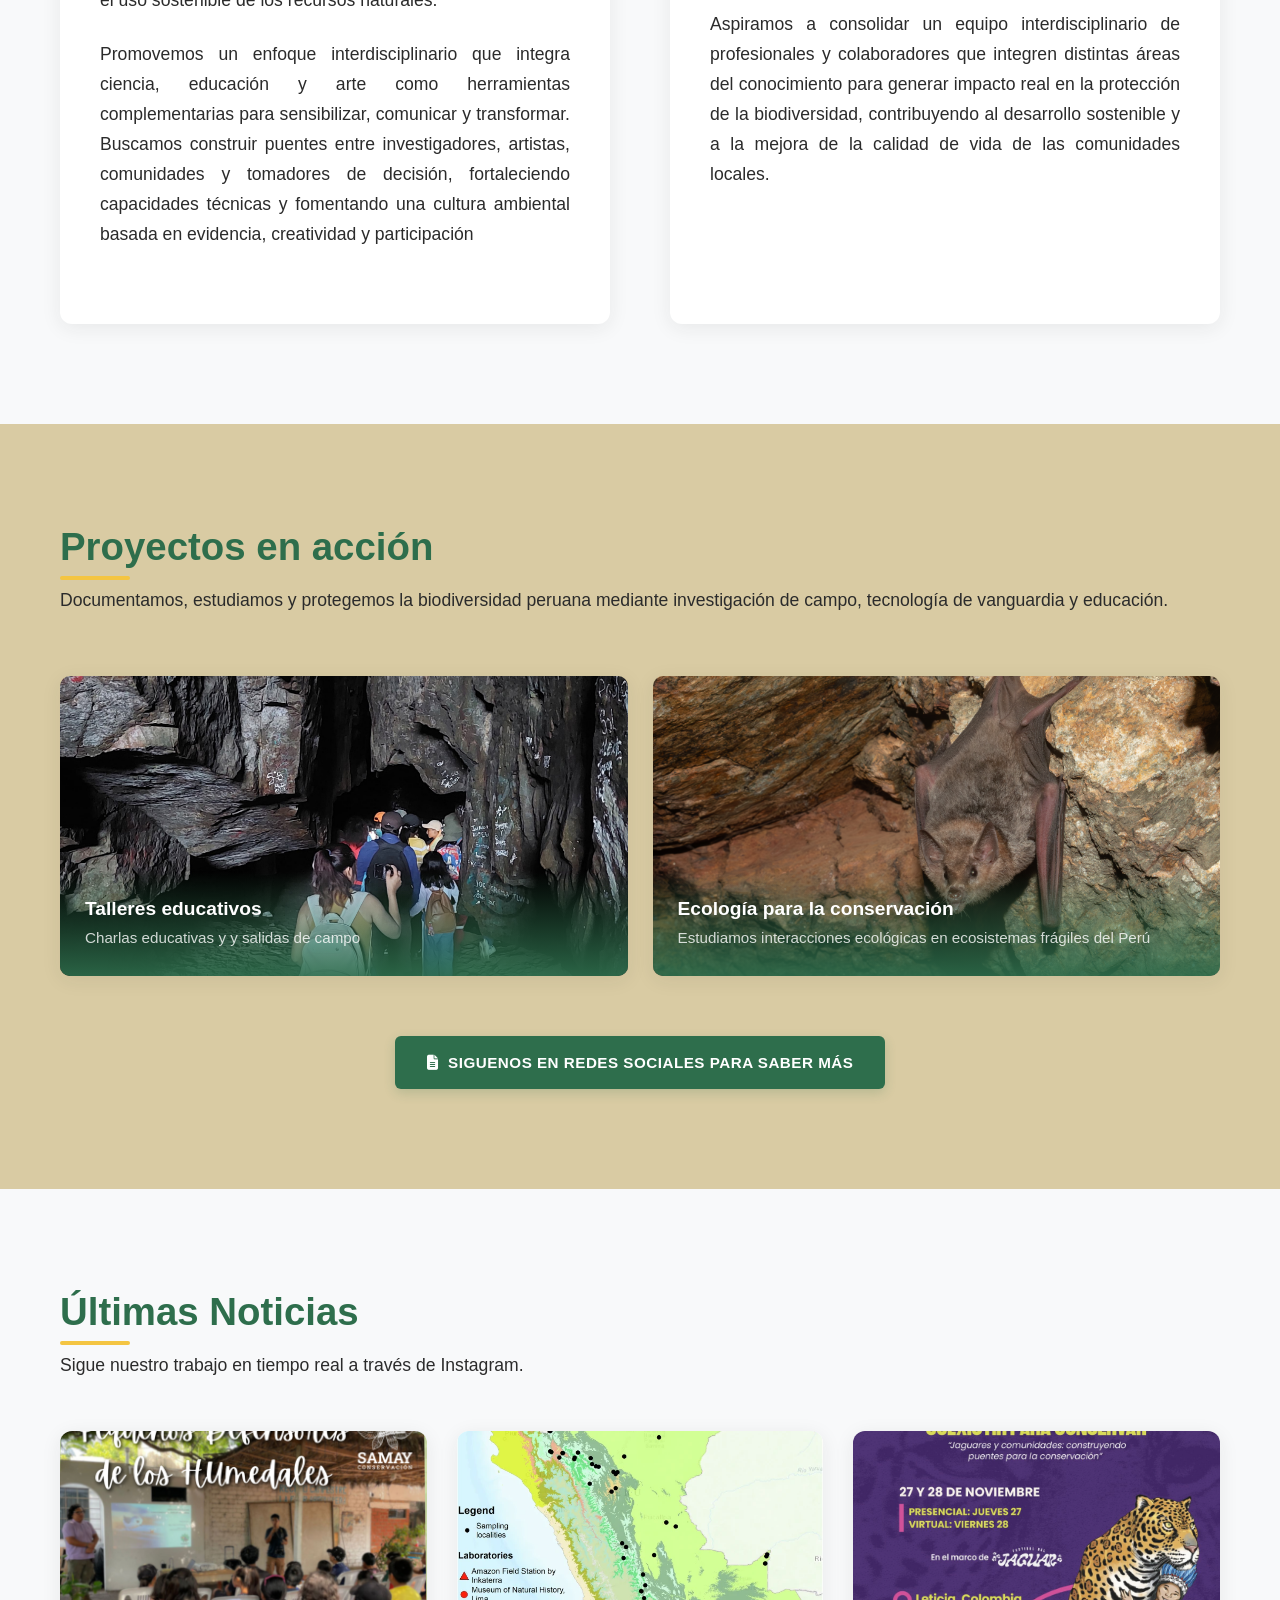
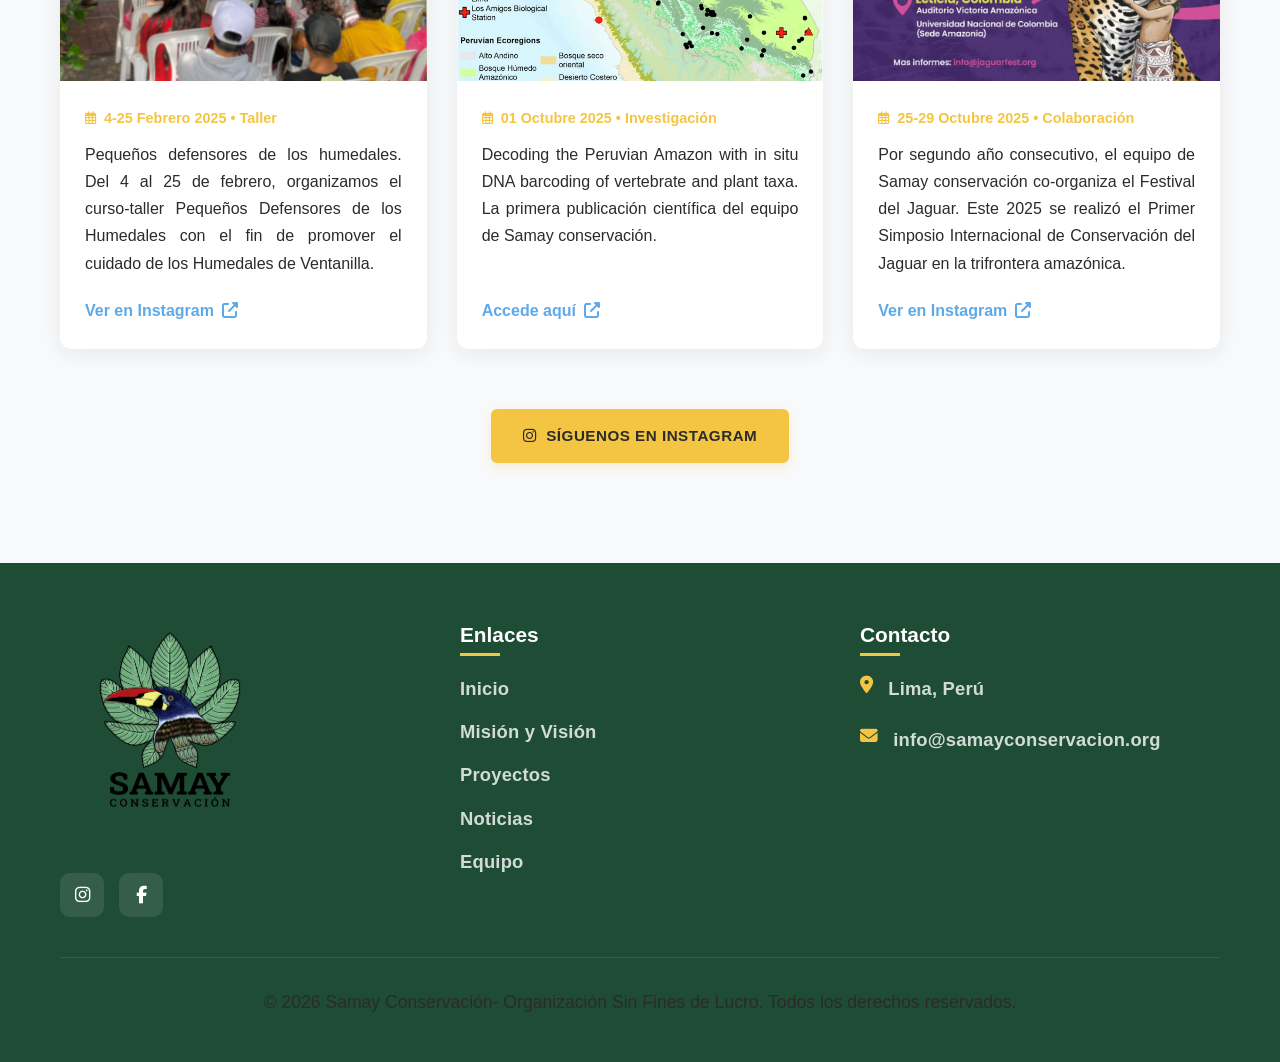
==== commit 8aa479ac: "Add files via upload" ====
--- a/index.html
+++ b/index.html
@@ -898,7 +898,7 @@
             <a href="#proyectos"><i class="fas fa-leaf"></i> Proyectos</a>
             <a href="#noticias"><i class="fas fa-newspaper"></i> Noticias</a>
             <a href="#equipo"><i class="fas fa-users"></i> Equipo</a>
-            <a href="mailto:samayconservacion@gmail.com" class="btn btn-outline" style="padding: 10px 20px; margin-top: 0px;">
+            <a href="mailto:info@samayconservacion.org" class="btn btn-outline" style="padding: 10px 20px; margin-top: 0px;">
                 <i class="fas fa-envelope"></i> Contacto
             </a>
         </nav>
@@ -925,7 +925,7 @@
     <section class="section" id="mision">
         <div class="container">
             <h2>Misión y Visión</h2>
-            <p style="max-width: 1200px; margin-bottom: 40px; font-size: 1.2rem; color: var(--charcoal-black);">SAMAY Conservación es una organización sin fines de lucro que promueve la conservación del medio ambiente en el Perú a través de la investigación científica, la educación ambiental y el arte como herramienta de transformación social para proteger la biodiversidad, fortalecer capacidades locales y contribuir al desarrollo sostenible.</p>
+            <p style="max-width: 1200px; margin-bottom: 40px; font-size: 1.2rem; color: var(--charcoal-black);">Samay Conservación es una organización sin fines de lucro que promueve la conservación del medio ambiente en el Perú a través de la investigación científica, la educación ambiental y el arte como herramienta de transformación social para proteger la biodiversidad, fortalecer capacidades locales y contribuir al desarrollo sostenible.</p>
             
             <div class="mission-vision">
                 <div class="mission-box">
@@ -1083,14 +1083,14 @@
                         </div>
                         <div class="contact-item">
                             <i class="fas fa-envelope"></i>
-                            <span>samayconservacion@gmail.com</span>
+                            <span>info@samayconservacion.org</span>
                         </div>
                         </div>
                 </div>
             </div>
             
             <div class="copyright">
-                <p>&copy; 2026 SAMAY - Organización Sin Fines de Lucro. Todos los derechos reservados.</p>
+                <p>&copy; 2026 Samay Conservación- Organización Sin Fines de Lucro. Todos los derechos reservados.</p>
                 </div>
         </div>
     </footer>
@@ -1147,5 +1147,4 @@
         });
     </script>
 </body>
-
-</html>
+</html>
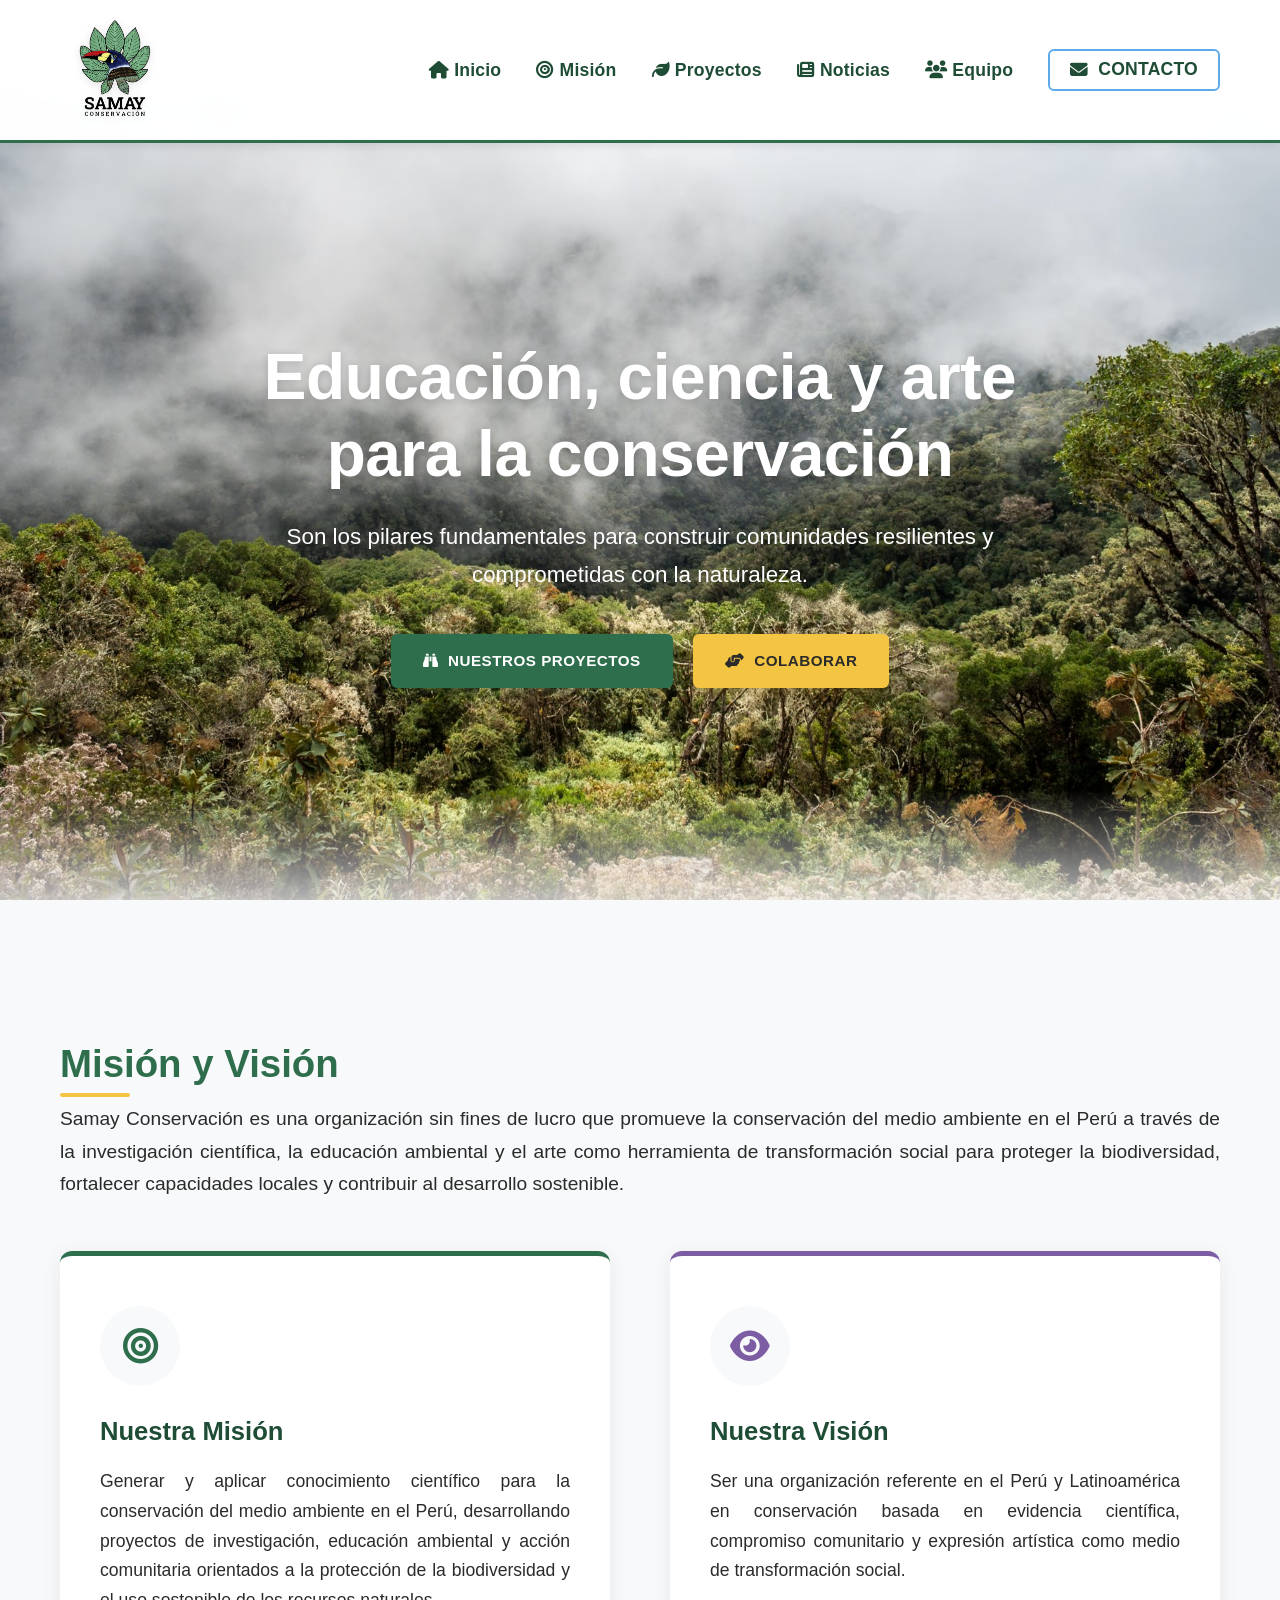
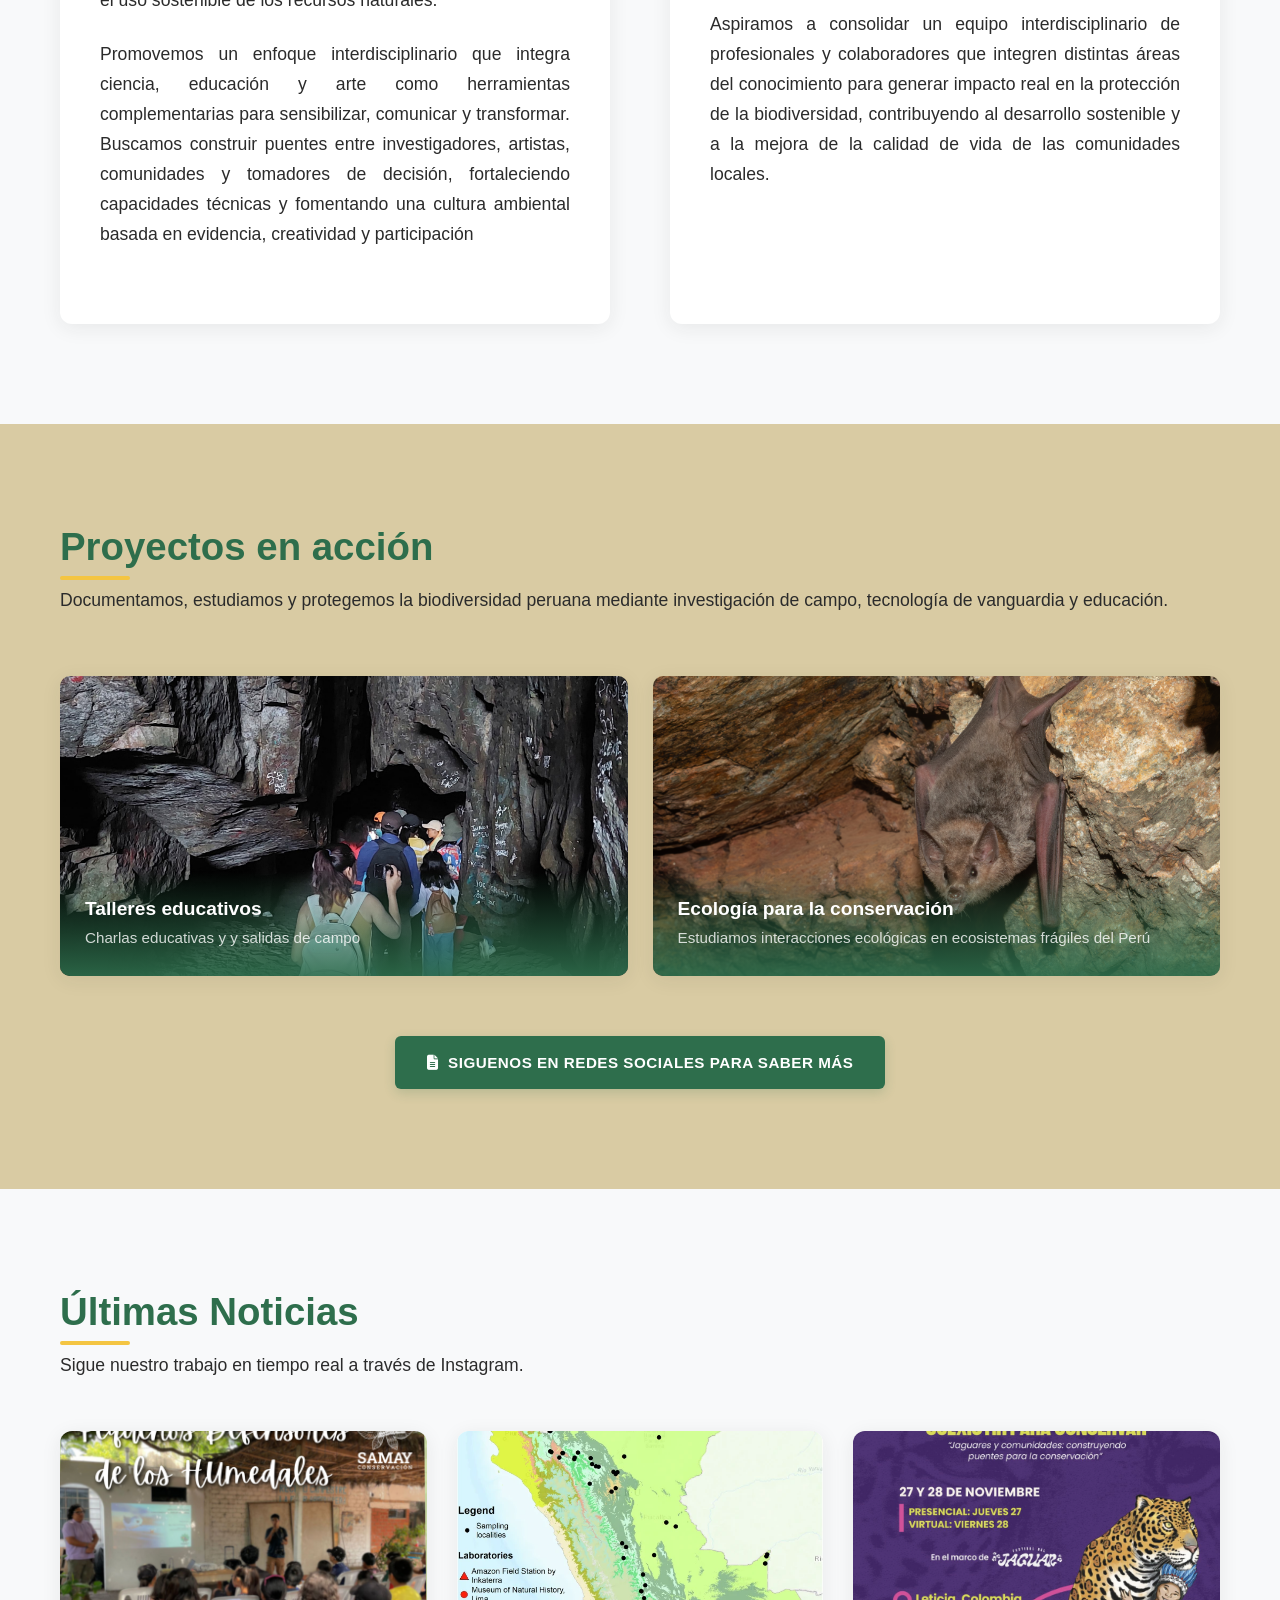
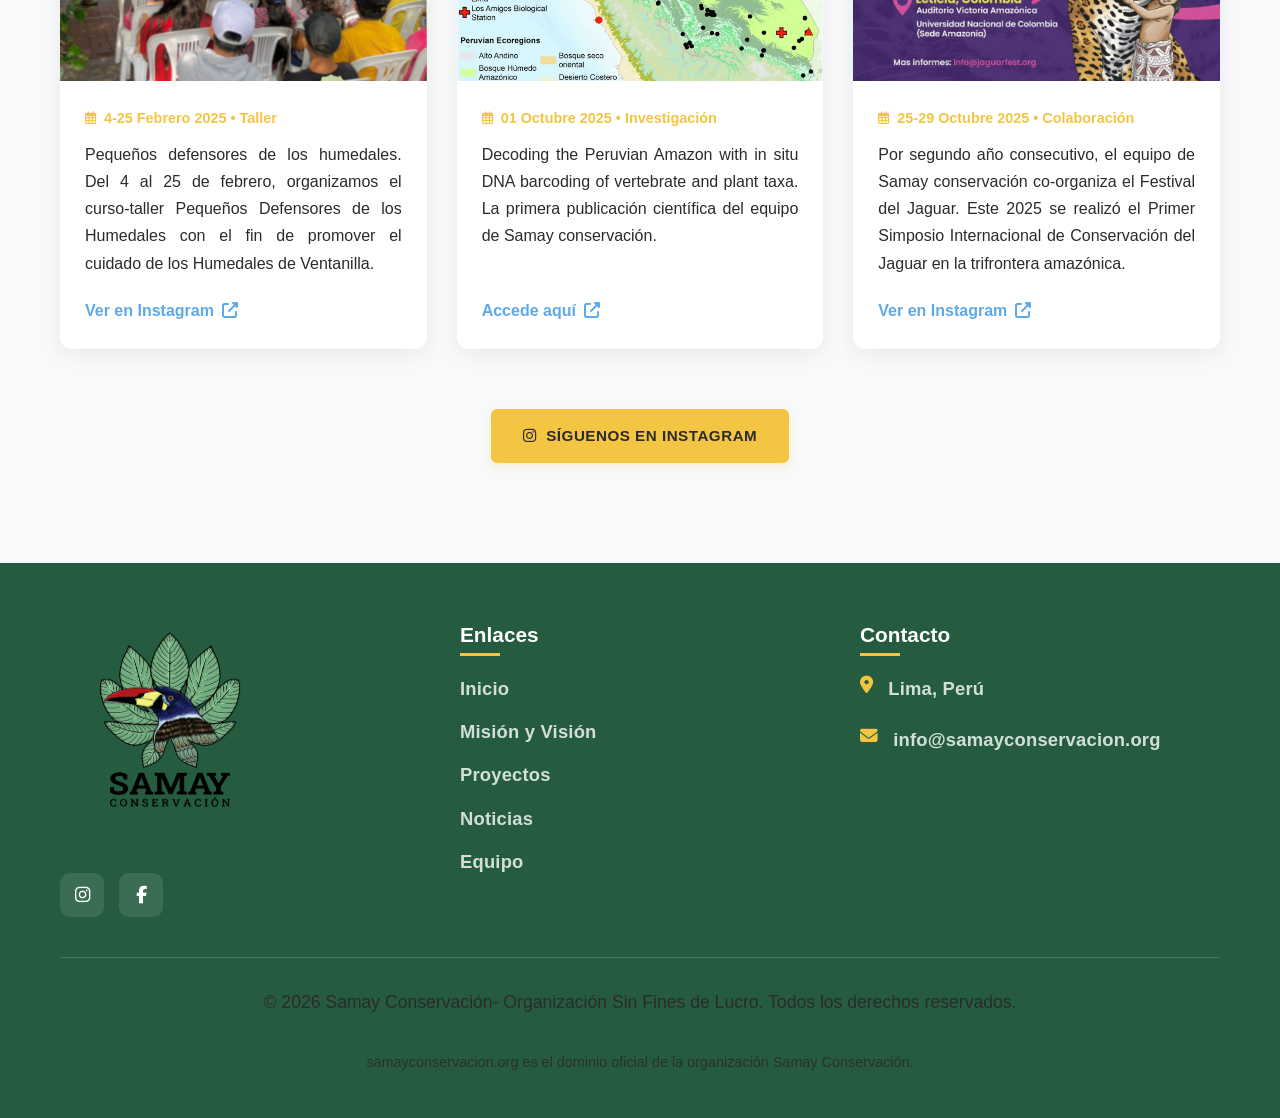
==== commit 86786d04: "Add files via upload" ====
--- a/index.html
+++ b/index.html
@@ -618,7 +618,7 @@
 
         /* ===== FOOTER ===== */
         footer {
-            background-color: var(--dark-green);
+            background-color: #255C40;
             color: white;
             padding: 60px 0 20px;
         }
@@ -758,8 +758,8 @@
         .copyright {
             text-align: center;
             padding-top: 30px;
-            border-top: 1px solid rgba(255, 255, 255, 0.1);
-            color: rgba(255, 255, 255, 0.6);
+            border-top: 1px solid rgba(255, 255, 255, 0.154);
+            color: #DCDCDC;
             font-size: 0.85rem;
             display: flex;
             flex-direction: column;
@@ -767,7 +767,7 @@
         }
 
         .copyright a {
-            color: rgba(255, 255, 255, 0.8);
+            color: #FFFFFF;
             font-weight: 400;
         }
         
@@ -1091,6 +1091,8 @@
             
             <div class="copyright">
                 <p>&copy; 2026 Samay Conservación- Organización Sin Fines de Lucro. Todos los derechos reservados.</p>
+                <p style="font-size: 0.9rem; opacity: 0.9;">
+                    samayconservacion.org es el dominio oficial de la organización Samay Conservación. </p>
                 </div>
         </div>
     </footer>
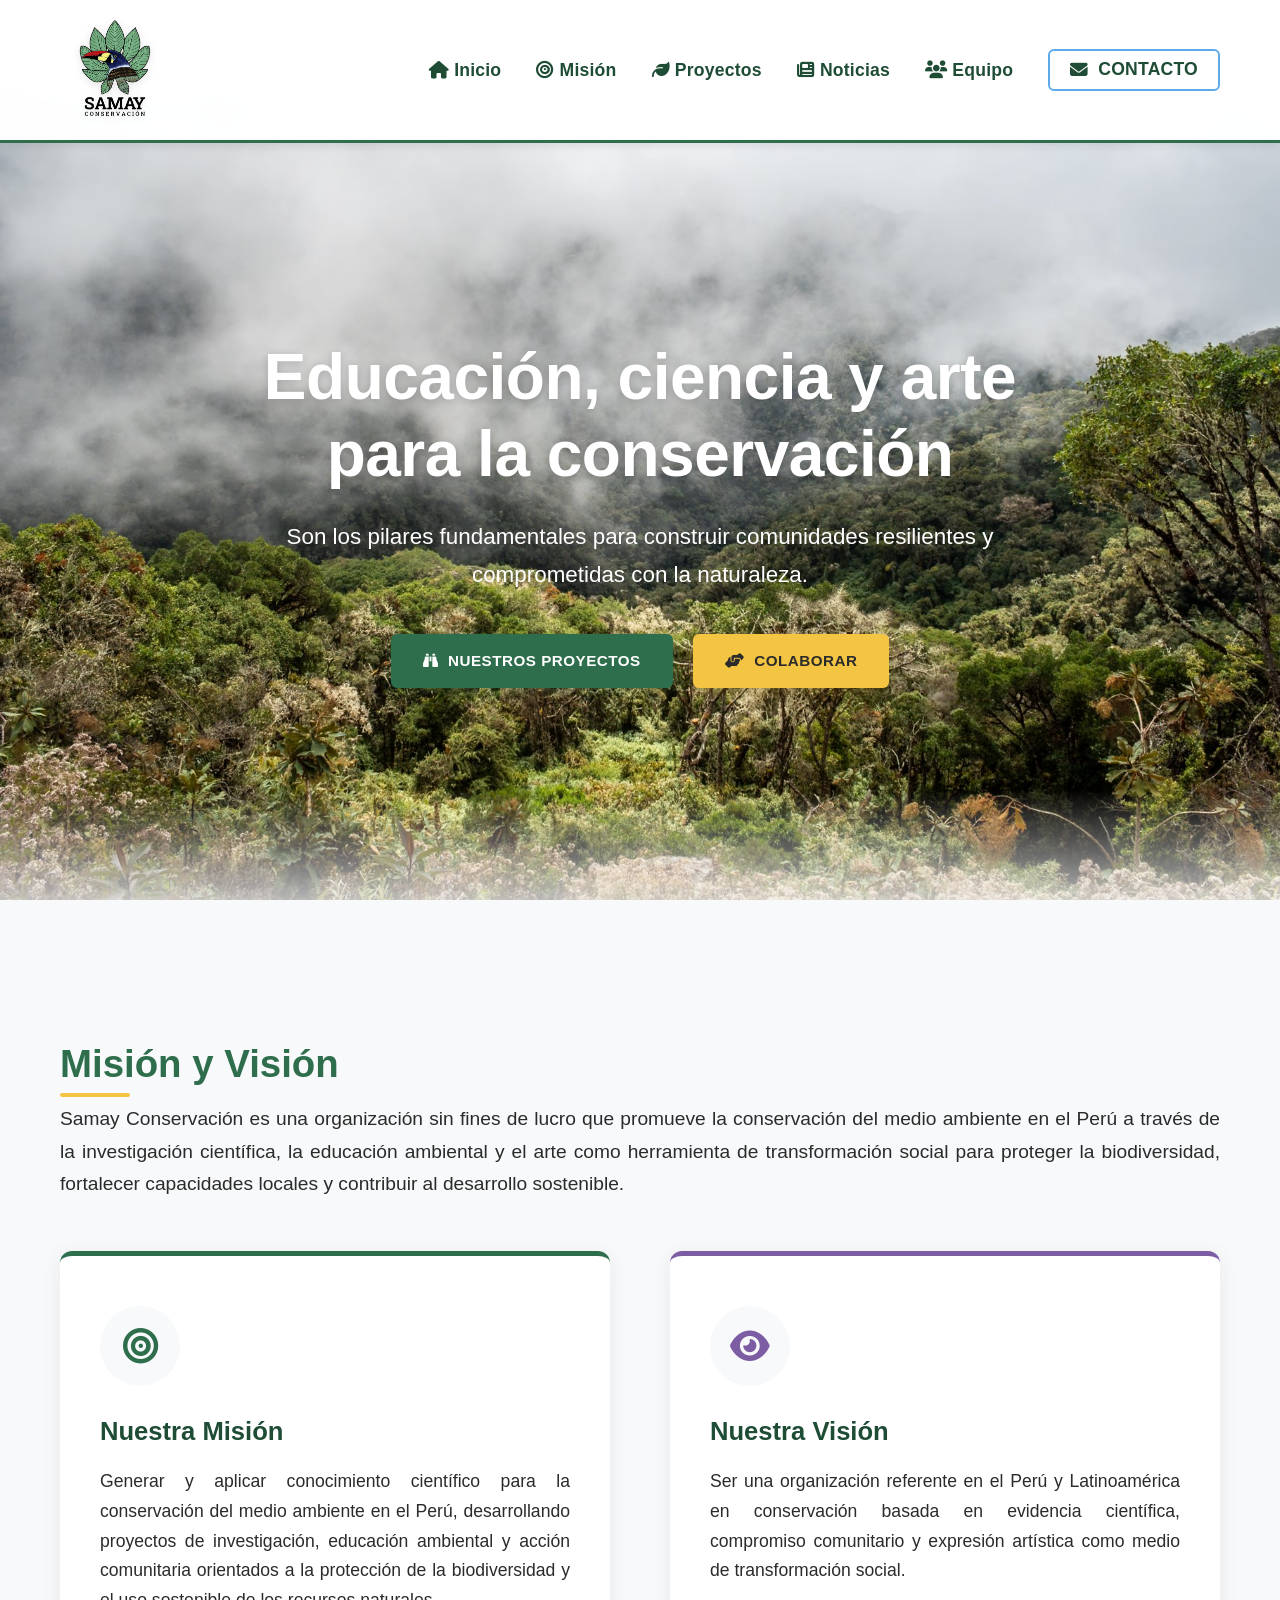
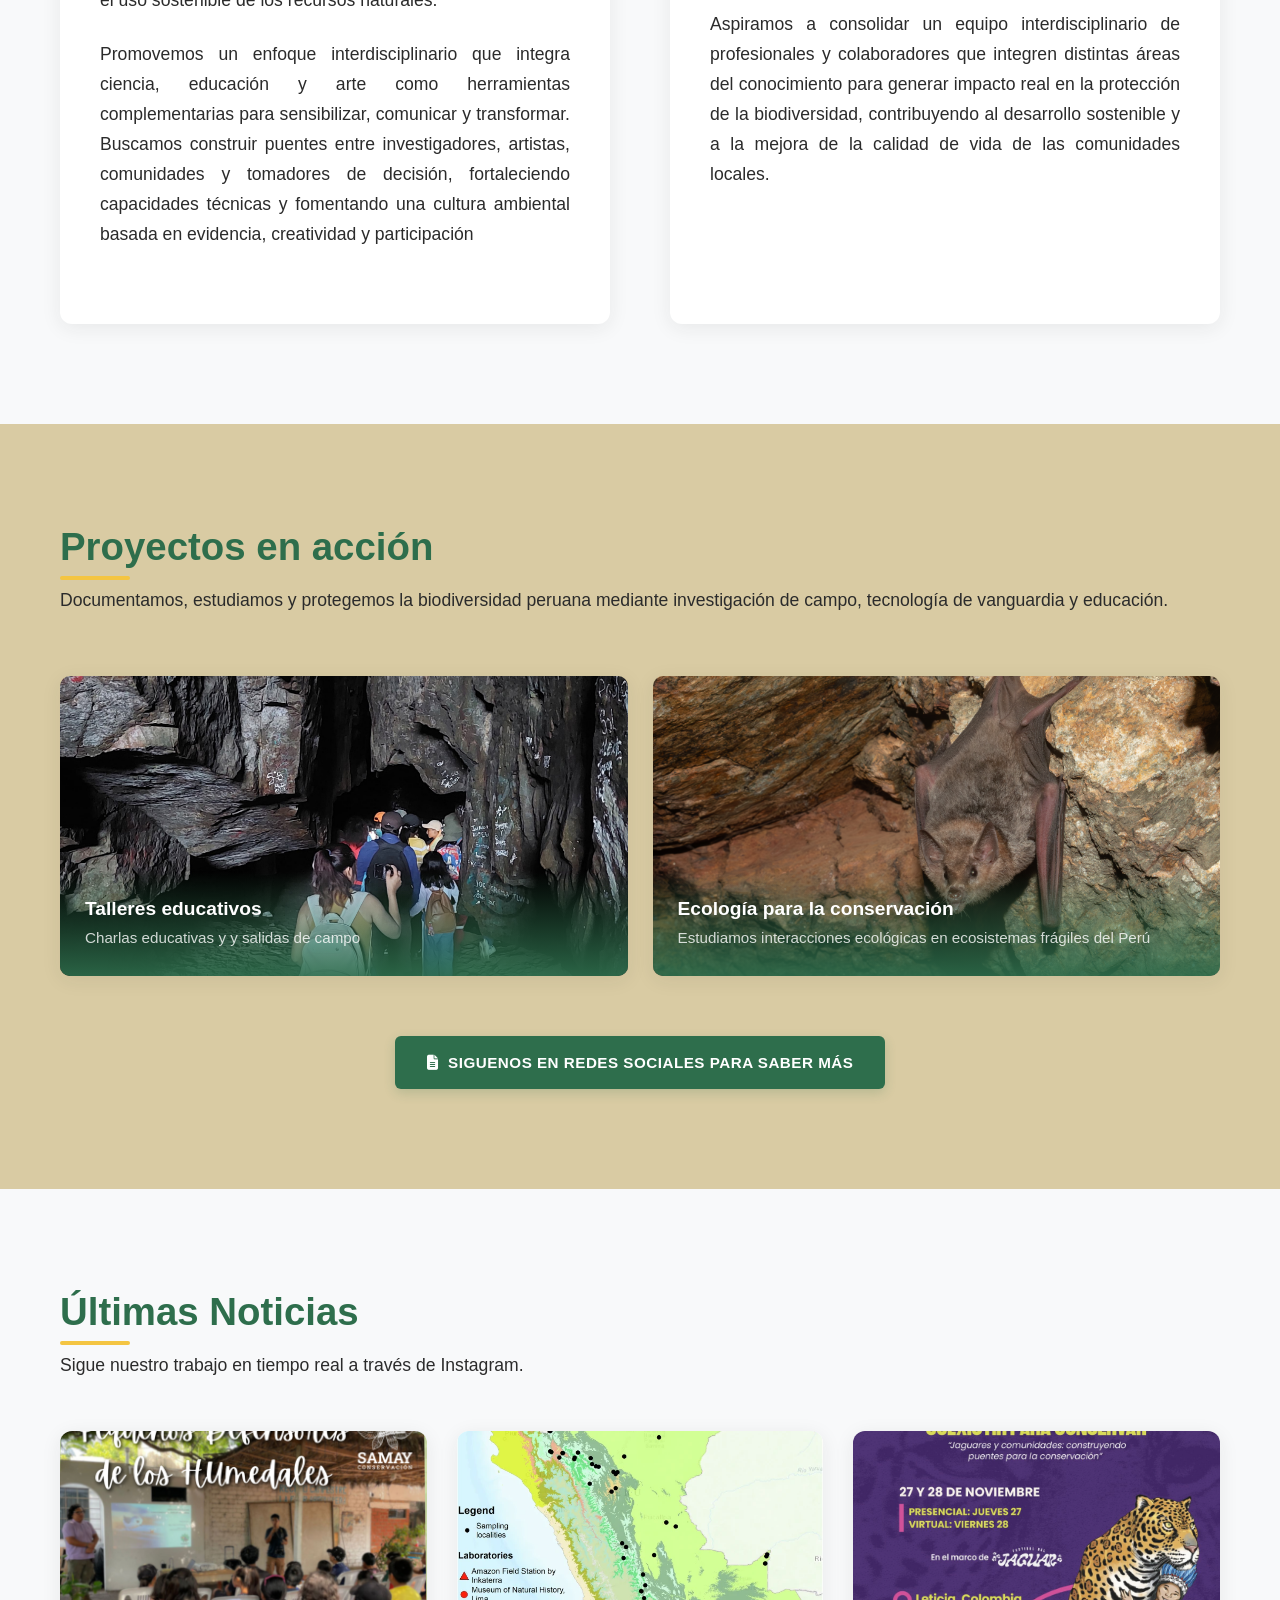
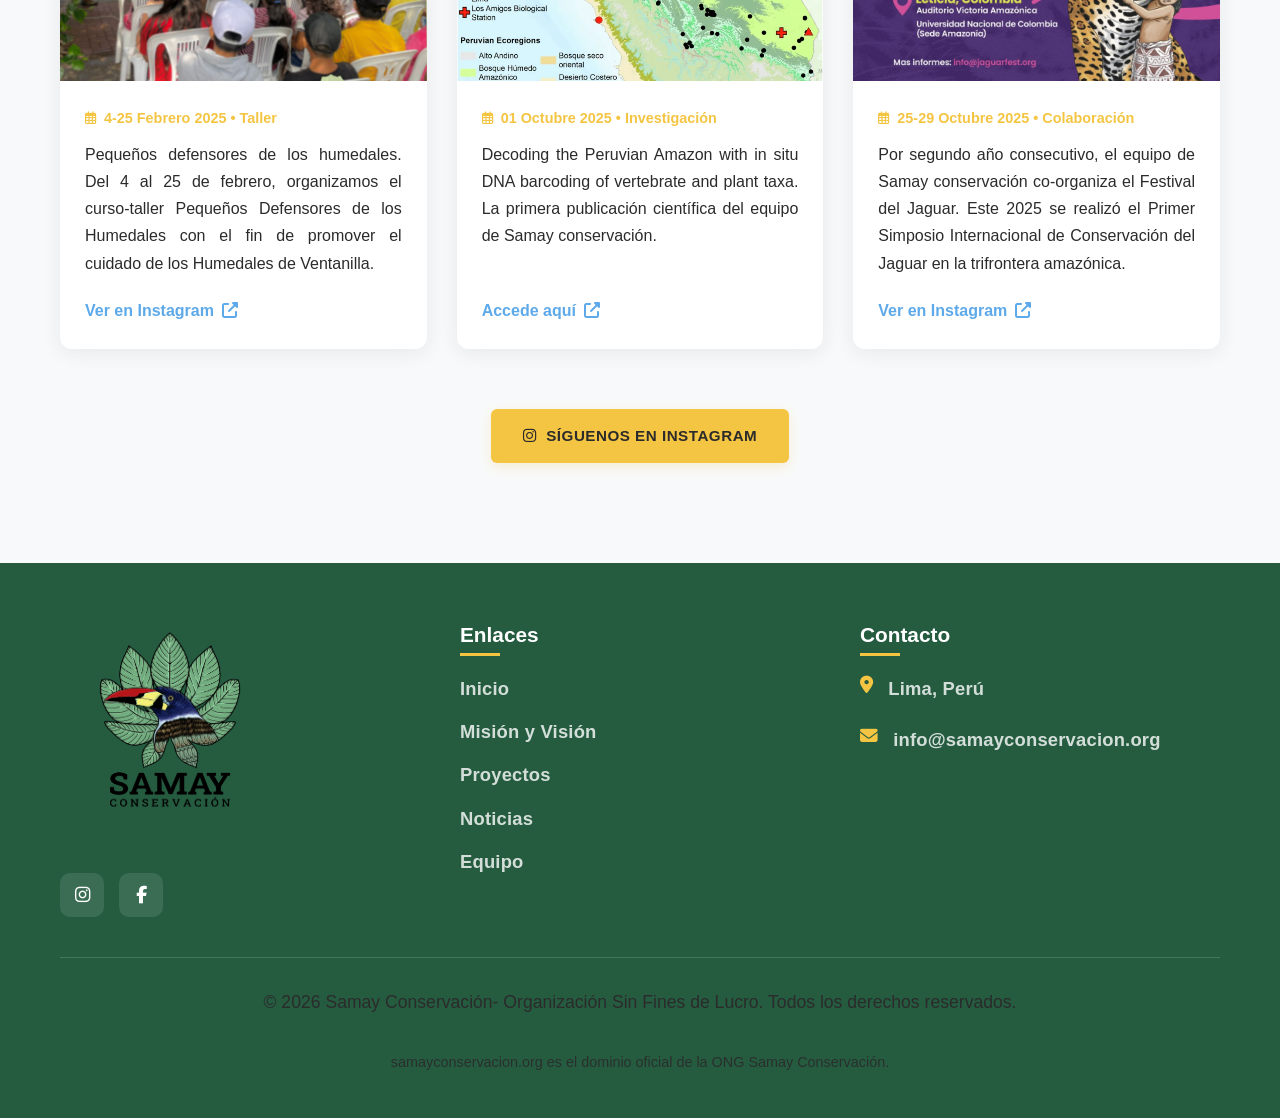
==== commit 14e58ab2: "Add files via upload" ====
--- a/index.html
+++ b/index.html
@@ -1092,7 +1092,7 @@
             <div class="copyright">
                 <p>&copy; 2026 Samay Conservación- Organización Sin Fines de Lucro. Todos los derechos reservados.</p>
                 <p style="font-size: 0.9rem; opacity: 0.9;">
-                    samayconservacion.org es el dominio oficial de la organización Samay Conservación. </p>
+                    samayconservacion.org es el dominio oficial de la ONG Samay Conservación. </p>
                 </div>
         </div>
     </footer>
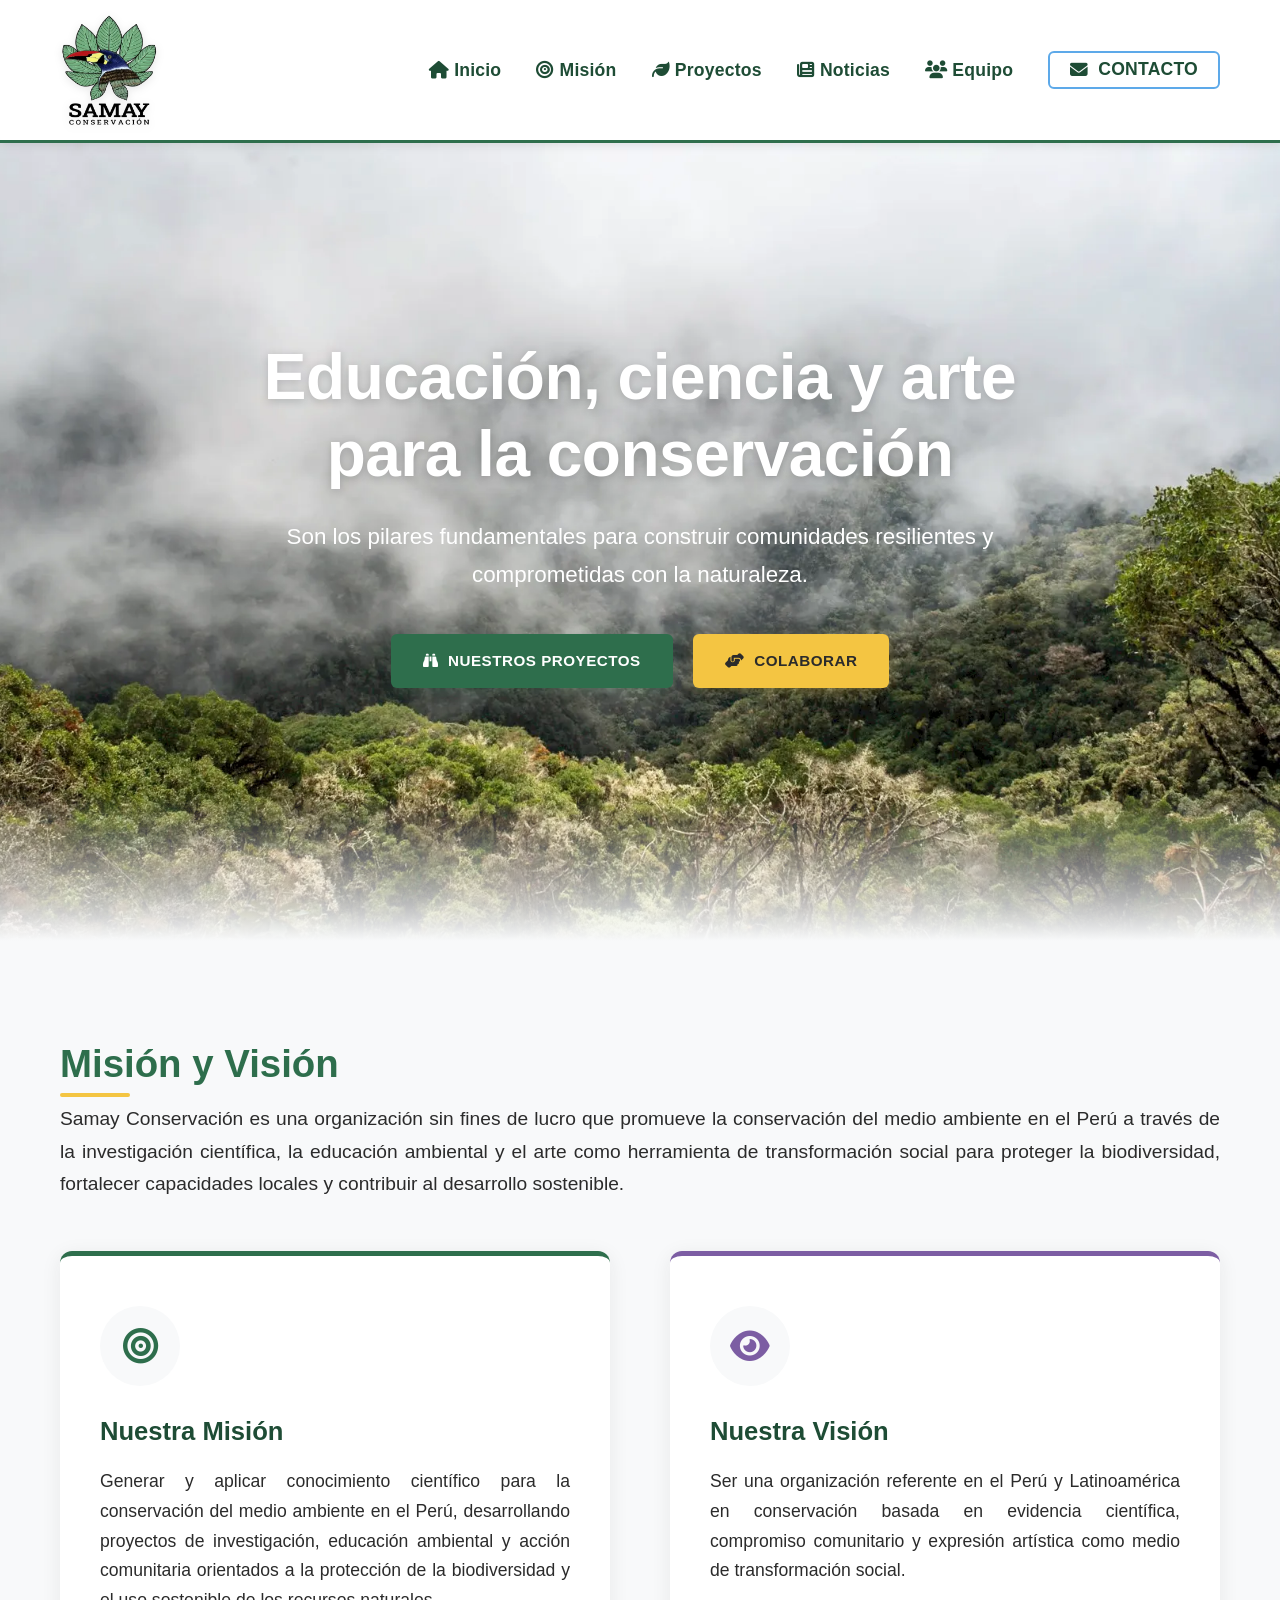
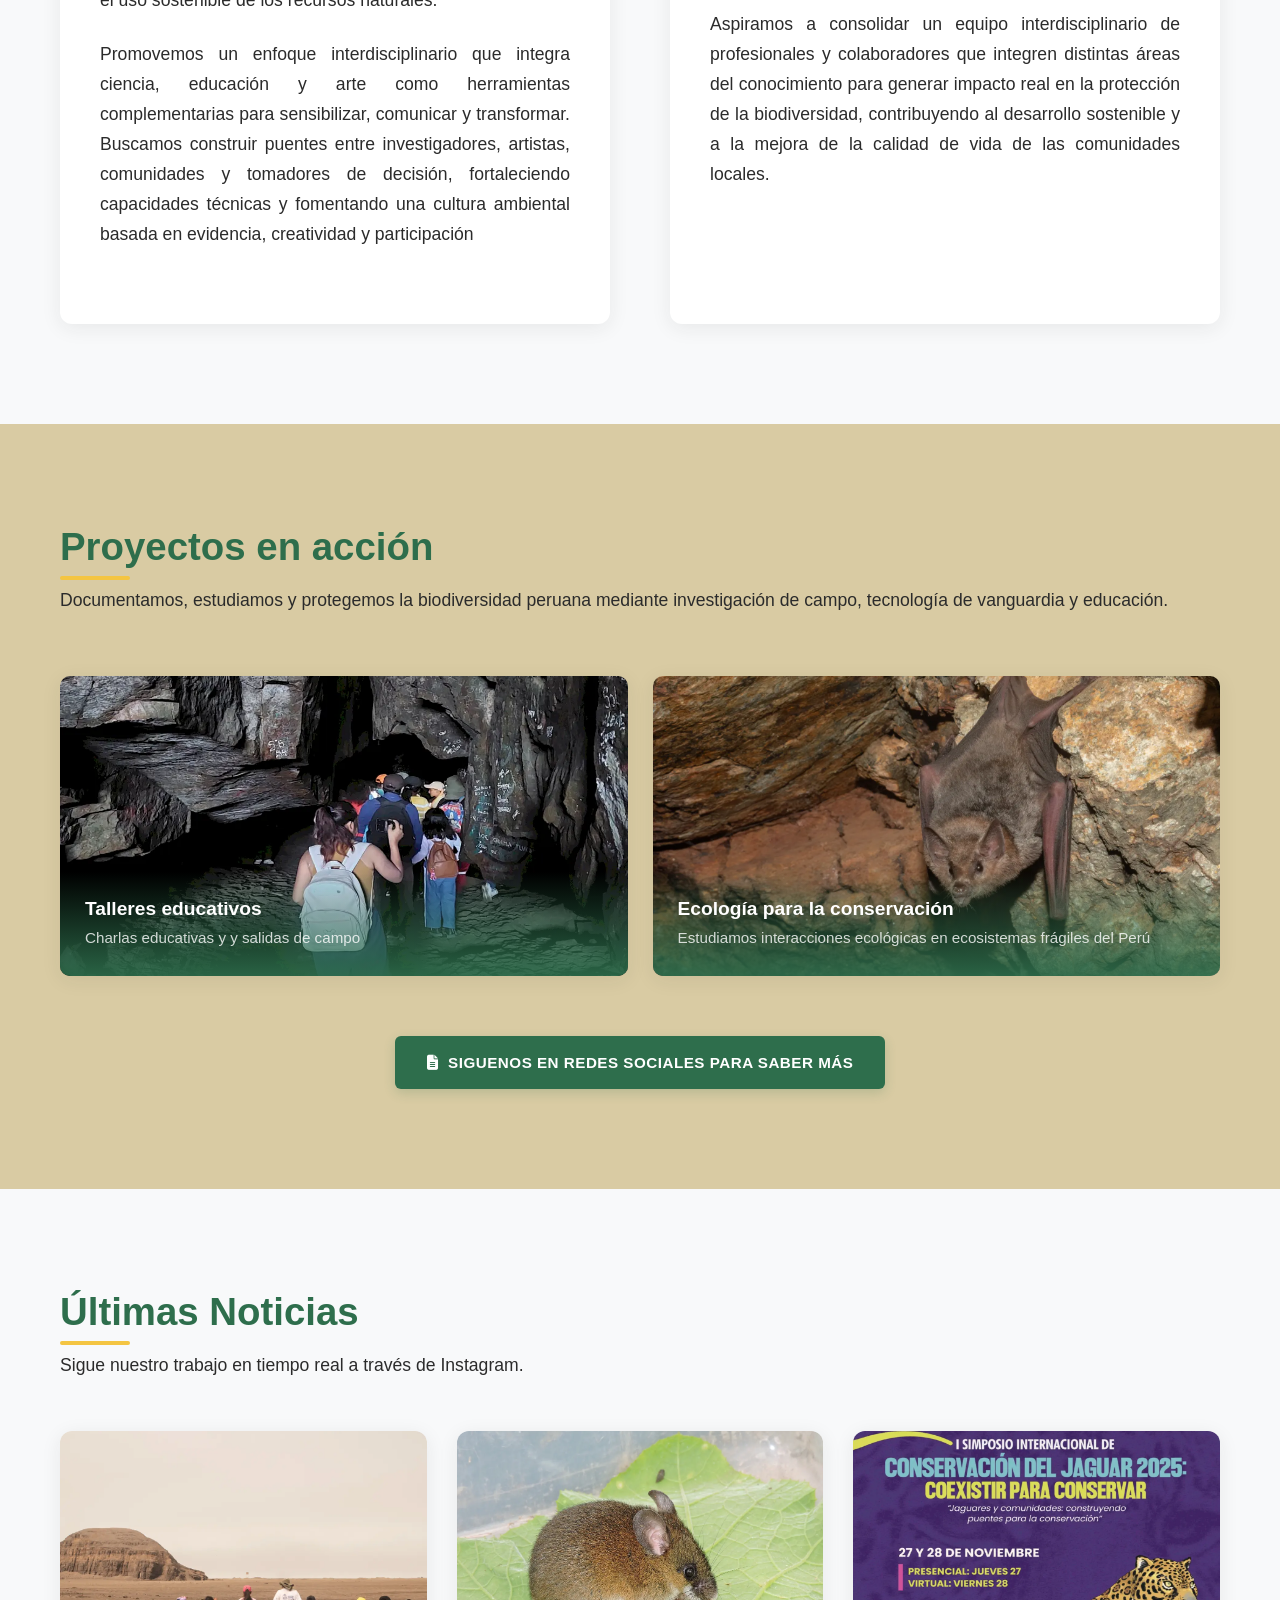
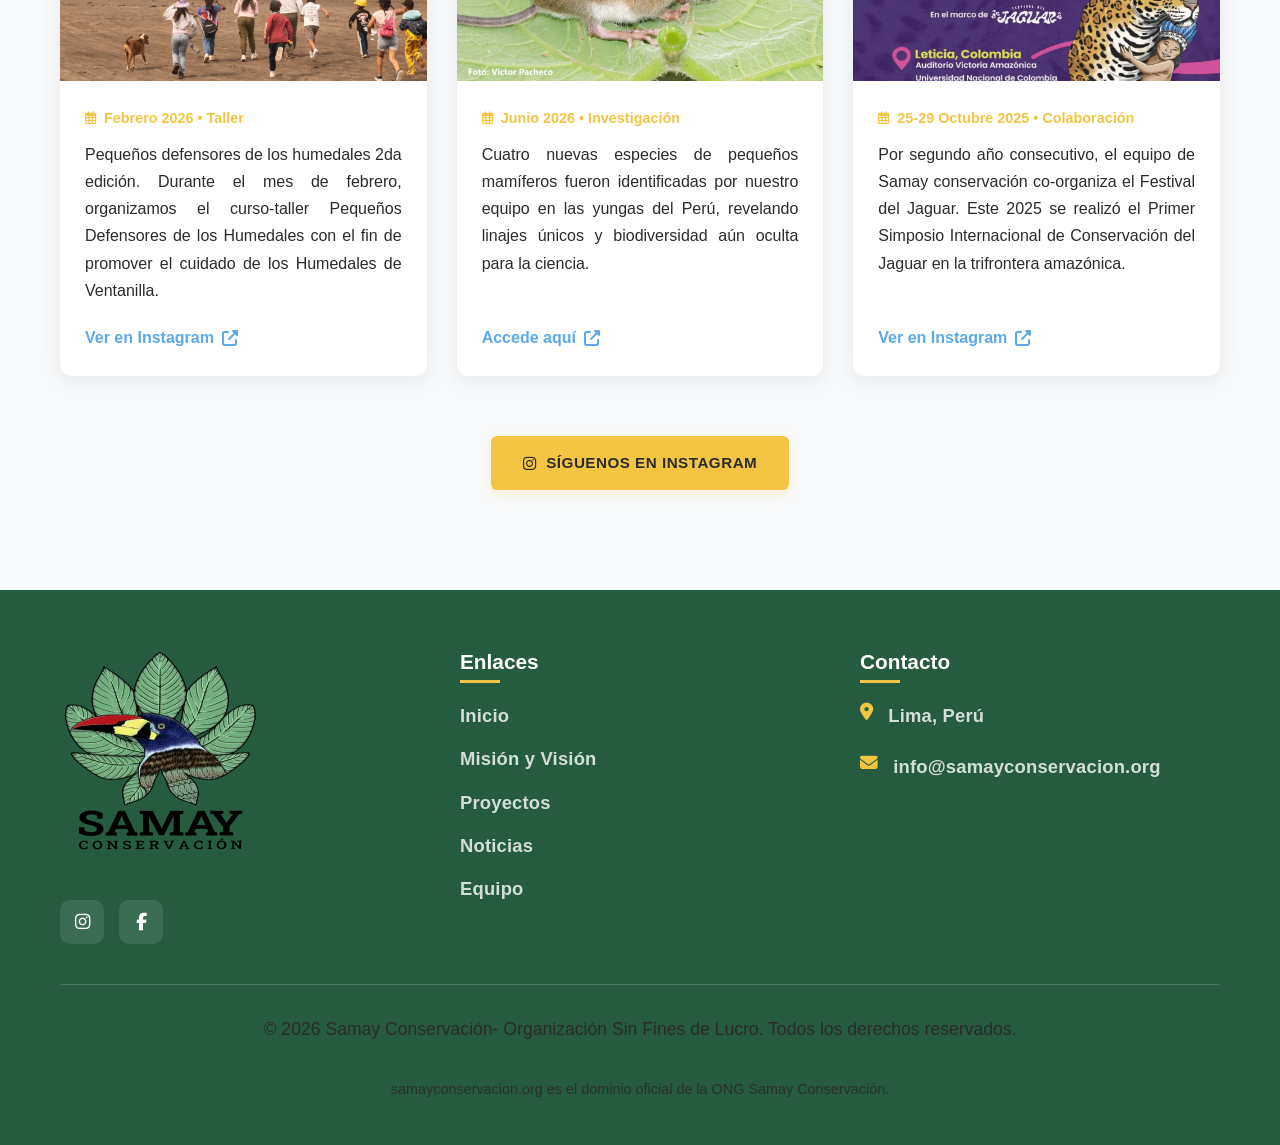
==== commit b869efa7: "Add files via upload" ====
--- a/index.html
+++ b/index.html
@@ -3,7 +3,8 @@
 <head>
     <meta charset="UTF-8">
     <meta name="viewport" content="width=device-width, initial-scale=1.0">
-    <title>SAMAY - Conservación y Biodiversidad del Perú</title>
+    <title>Samay Conservación - Educación, ciencia y arte para la conservación</title>
+    <meta name="description" content="Samay Conservación es una organización sin fines de lucro que impulsa la conservación del medio ambiente en el Perú mediante investigación científica, educación y arte.">
     <link rel="stylesheet" href="https://cdnjs.cloudflare.com/ajax/libs/font-awesome/6.4.0/css/all.min.css">
     <style>
         /* ===== ROOT VARIABLES - SAMAY Brand Palette ===== */
@@ -319,16 +320,22 @@
         /* ===== HERO SECTION ===== */
         .hero {
             height: 95vh;
-            background: url('images/cloud_forest_samay.jpg');
-            background-size: cover;
-            background-position: center;
-            background-attachment: fixed;
             display: flex;
             align-items: center;
-            color: white;
             margin-top: 86px;
             position: relative;
             overflow: hidden;
+            background-color: #1E4C35;
+        }
+
+        .hero-img {
+            position: absolute;
+            top: 0;
+            left: 0;
+            width: 100%;
+            height: 100%;
+            object-fit: cover;
+            z-index: 0;
         }
 
         .hero:before {
@@ -339,6 +346,7 @@
             width: 100%;
             height: 150px;
             background: linear-gradient(transparent, var(--light-bg));
+            z-index: 1;
         }
 
         .hero-content {
@@ -347,8 +355,9 @@
             padding: 0 20px;
             text-align: center;
             position: relative;
-            z-index: 1;
-        }
+            z-index: 2;
+        }
+
 
         .hero h1 {
             color: white;
@@ -645,7 +654,7 @@
         }
         .footer-logo-img {
             height: 200px; /* Adjust based on your logo size */
-            width: 220px;
+            width: 200px;
             margin-bottom: 5px;
         }
         .footer-logo span {
@@ -878,51 +887,56 @@
 </head>
 <body>
 <!-- ===== HEADER ===== -->
-<header id="mainHeader">
-    <div class="container header-container">
-        <!-- Logo wrapped in anchor tag -->
-        <a href="#inicio" class="logo">
-            <img src="images/logo_samay.png" alt="SAMAY Logo" class="logo-img">
-            <div class="logo-text">
-                
-            </div>
-        </a>
-        
-        <button class="mobile-menu-btn" id="mobileMenuBtn">
-            <i class="fas fa-bars"></i>
-        </button>
-        
-        <nav class="nav-links" id="navLinks">
-            <a href="#inicio"><i class="fas fa-home"></i> Inicio</a>
-            <a href="#mision"><i class="fas fa-bullseye"></i> Misión</a>
-            <a href="#proyectos"><i class="fas fa-leaf"></i> Proyectos</a>
-            <a href="#noticias"><i class="fas fa-newspaper"></i> Noticias</a>
-            <a href="#equipo"><i class="fas fa-users"></i> Equipo</a>
-            <a href="mailto:info@samayconservacion.org" class="btn btn-outline" style="padding: 10px 20px; margin-top: 0px;">
-                <i class="fas fa-envelope"></i> Contacto
+    <header id="mainHeader">
+        <div class="container header-container">
+            <a href="#inicio" class="logo">
+                <img src="images/logo_samay.webp" alt="Logo de Samay Conservación" class="logo-img" width="160" height="160" loading="lazy">
+                <div class="logo-text">
+                    
+                </div>
             </a>
-        </nav>
-    </div>
-</header>
-
+            
+            <button class="mobile-menu-btn" id="mobileMenuBtn" aria-label="Abrir menú de navegación">
+                <i class="fas fa-bars" aria-hidden="true"></i>
+            </button>
+            
+            <nav class="nav-links" id="navLinks" aria-label="Navegación principal">
+                <a href="#inicio"><i class="fas fa-home" aria-hidden="true"></i> Inicio</a>
+                <a href="#mision"><i class="fas fa-bullseye" aria-hidden="true"></i> Misión</a>
+                <a href="#proyectos"><i class="fas fa-leaf" aria-hidden="true"></i> Proyectos</a>
+                <a href="#noticias"><i class="fas fa-newspaper" aria-hidden="true"></i> Noticias</a>
+                <a href="#equipo"><i class="fas fa-users" aria-hidden="true"></i> Equipo</a>
+                <a href="#contacto" class="btn btn-outline">
+                    <i class="fas fa-envelope" aria-hidden="true"></i> Contacto
+                </a>
+            </nav>
+        </div>
+    </header>
+<main role="main">
     <!-- ===== HERO SECTION ===== -->
-    <section class="hero" id="inicio">
+    <section class="hero" id="inicio" aria-labelledby="hero-title">
+        <img src="images/cloud_forest_samay.webp"
+         alt="Bosque nublado en la Amazonía peruana"
+         class="hero-img"
+         width="1920" height="1080"
+         fetchpriority="high">
+
         <div class="container hero-content">
             <h1>Educación, ciencia y arte para la conservación</h1>
             <p>Son los pilares fundamentales para construir comunidades resilientes y comprometidas con la naturaleza.</p>
             <div class="hero-buttons">
                 <a href="#proyectos" class="btn">
-                    <i class="fas fa-binoculars"></i> Nuestros Proyectos
+                    <i class="fas fa-binoculars" aria-hidden="true"></i> Nuestros Proyectos
                 </a>
                 <a href="#contacto" class="btn btn-accent">
-                    <i class="fas fa-hands-helping"></i> Colaborar
+                    <i class="fas fa-hands-helping" aria-hidden="true"></i> Colaborar
                 </a>
             </div>
         </div>
     </section>
 
     <!-- ===== MISSION & VISION SECTION ===== -->
-    <section class="section" id="mision">
+    <section class="section" id="mision" aria-labelledby="mision-vision-title">
         <div class="container">
             <h2>Misión y Visión</h2>
             <p style="max-width: 1200px; margin-bottom: 40px; font-size: 1.2rem; color: var(--charcoal-black);">Samay Conservación es una organización sin fines de lucro que promueve la conservación del medio ambiente en el Perú a través de la investigación científica, la educación ambiental y el arte como herramienta de transformación social para proteger la biodiversidad, fortalecer capacidades locales y contribuir al desarrollo sostenible.</p>
@@ -930,7 +944,7 @@
             <div class="mission-vision">
                 <div class="mission-box">
                     <div class="icon-container">
-                        <i class="fas fa-bullseye mission-icon"></i>
+                        <i class="fas fa-bullseye mission-icon" aria-hidden="true"></i>
                     </div>
                     <h3>Nuestra Misión</h3>
                     <p>Generar y aplicar conocimiento científico para la conservación del medio ambiente en el Perú, desarrollando proyectos de investigación, educación ambiental y acción comunitaria orientados a la protección de la biodiversidad y el uso sostenible de los recursos naturales.</p>
@@ -939,7 +953,7 @@
                 
                 <div class="vision-box">
                     <div class="icon-container">
-                        <i class="fas fa-eye vision-icon"></i>
+                        <i class="fas fa-eye vision-icon" aria-hidden="true"></i>
                     </div>
                     <h3>Nuestra Visión</h3>
                     <p>Ser una organización referente en el Perú y Latinoamérica en conservación basada en evidencia científica, compromiso comunitario y expresión artística como medio de transformación social.</p>
@@ -950,7 +964,7 @@
     </section>
 
     <!-- ===== IMAGE GALLERY SECTION ===== -->
-    <section class="section section-alt" id="proyectos">
+    <section class="section section-alt" id="proyectos" aria-labelledby="proyectos-title">
         <div class="container">
             <h2>Proyectos en acción</h2>
             <p style="max-width: 1200px; margin-bottom: 20px;">Documentamos, estudiamos y protegemos la biodiversidad peruana mediante investigación de campo, tecnología de vanguardia y educación.</p>
@@ -958,7 +972,7 @@
             <div class="gallery">
                 <!-- Image 1 - Field Research -->
                 <div class="gallery-item">
-                    <img src="images/taller_2.png" alt="Talleres educativos" class="gallery-img">
+                    <img src="images/taller_2.webp" alt="Talleres educativos con niños y niñas" class="gallery-img" loading="lazy" width="800" height="600">
                     <div class="img-caption">
                         <h4>Talleres educativos</h4>
                         <p>Charlas educativas y y salidas de campo </p>
@@ -967,7 +981,7 @@
                 
                 <!-- Image 2 - Ecology --->
                 <div class="gallery-item">
-                    <img src="images/eco_1.jpg" alt="" class="gallery-img">
+                    <img src="images/eco_1.webp" alt="Trabajo de campo en ecosistemas frágiles del Perú" class="gallery-img" loading="lazy" width="800" height="600">
                     <div class="img-caption">
                         <h4>Ecología para la conservación</h4>
                         <p>Estudiamos interacciones ecológicas en ecosistemas frágiles del Perú</p>
@@ -977,14 +991,14 @@
             
             <div style="text-align: center; margin-top: 60px;">
                 <a href="#contacto" class="btn">
-                    <i class="fas fa-file-alt"></i> Siguenos en redes sociales para saber más
+                    <i class="fas fa-file-alt" aria-hidden="true"></i> Siguenos en redes sociales para saber más
                 </a>
             </div>
         </div>
     </section>
 
     <!-- ===== INSTAGRAM NEWS SECTION ===== -->
-    <section class="section" id="noticias">
+    <section class="section" id="noticias" aria-labelledby="noticias-title">
         <div class="container">
             <h2>Últimas Noticias</h2>
             <p style="max-width: 800px; margin-bottom: 20px;">Sigue nuestro trabajo en tiempo real a través de Instagram.</p>
@@ -993,15 +1007,15 @@
                 <!-- Instagram Post 1 -->
                 <div class="instagram-post">
                     <div class="insta-img-container">
-                        <img src="images/ig_1_1.png" alt="Taller educativo" class="insta-img">
+                        <img src="images/ig_1_1.webp" alt="Taller educativo Pequeños defensores de los humedales" class="insta-img" loading="lazy" width="800" height="600">
                     </div>
                     <div class="insta-content">
                         <div class="insta-date">
-                            <i class="far fa-calendar-alt"></i> 4-25 Febrero 2025 • Taller
+                            <i class="far fa-calendar-alt" aria-hidden="true"></i> Febrero 2026 • Taller
                         </div>
-                        <p class="insta-text">Pequeños defensores de los humedales. Del 4 al 25 de febrero, organizamos el curso-taller Pequeños Defensores de los Humedales con el fin de promover el cuidado de los Humedales de Ventanilla.</p>
-                        <a href="https://instagram.com/samayconservacion" target="_blank" class="insta-link">
-                            Ver en Instagram <i class="fas fa-external-link-alt"></i>
+                        <p class="insta-text">Pequeños defensores de los humedales 2da edición. Durante el mes de febrero, organizamos el curso-taller Pequeños Defensores de los Humedales con el fin de promover el cuidado de los Humedales de Ventanilla.</p>
+                        <a href="https://www.instagram.com/p/DWRLjo1gMYh/?img_index=2" target="_blank" class="insta-link">
+                            Ver en Instagram <i class="fas fa-external-link-alt" aria-hidden="true"></i>
                         </a>
                     </div>
                 </div>
@@ -1009,15 +1023,15 @@
                 <!-- Instagram Post 2 -->
                 <div class="instagram-post">
                     <div class="insta-img-container">
-                        <img src="images/paper_1.webp" alt="Publicación científica" class="insta-img">
+                        <img src="images/paper_1.webp" alt="Publicación científica sobre la Amazonía peruana" class="insta-img" loading="lazy" width="800" height="600">
                     </div>
                     <div class="insta-content">
                         <div class="insta-date">
-                            <i class="far fa-calendar-alt"></i> 01 Octubre 2025 • Investigación
+                            <i class="far fa-calendar-alt" aria-hidden="true"></i> Junio 2026 • Investigación
                         </div>
-                        <p class="insta-text">Decoding the Peruvian Amazon with in situ DNA barcoding of vertebrate and plant taxa. La primera publicación científica del equipo de Samay conservación.</p>
-                        <a href="https://www.nature.com/articles/s41597-025-05697-z#Sec20" target="_blank" class="insta-link">
-                            Accede aquí <i class="fas fa-external-link-alt"></i>
+                        <p class="insta-text">Cuatro nuevas especies de pequeños mamíferos fueron identificadas por nuestro equipo en las yungas del Perú, revelando linajes únicos y biodiversidad aún oculta para la ciencia.</p>
+                        <a href="https://revistasinvestigacion.unmsm.edu.pe/index.php/rpb/article/view/31354/22964" target="_blank" class="insta-link">
+                            Accede aquí <i class="fas fa-external-link-alt" aria-hidden="true"></i>
                         </a>
                     </div>
                 </div>
@@ -1025,7 +1039,7 @@
                 <!-- Instagram Post 3 -->
                 <div class="instagram-post">
                     <div class="insta-img-container">
-                        <img src="images/simposio_jaguar.png" alt="Colaboración en eventos" class="insta-img">
+                        <img src="images/simposio_jaguar.webp" alt="Simposio Internacional de Conservación del Jaguar" class="insta-img" loading="lazy" width="800" height="600">
                     </div>
                     <div class="insta-content">
                         <div class="insta-date">
@@ -1033,7 +1047,7 @@
                         </div>
                         <p class="insta-text">Por segundo año consecutivo, el equipo de Samay conservación co-organiza el Festival del Jaguar. Este 2025 se realizó el Primer Simposio Internacional de Conservación del Jaguar en la trifrontera amazónica.</p>
                         <a href="https://instagram.com/samayconservacion" target="_blank" class="insta-link">
-                            Ver en Instagram <i class="fas fa-external-link-alt"></i>
+                            Ver en Instagram <i class="fas fa-external-link-alt" aria-hidden="true"></i>
                         </a>
                     </div>
                 </div>
@@ -1041,24 +1055,25 @@
             
             <div style="text-align: center; margin-top: 60px;">
                 <a href="https://instagram.com/samayconservacion" target="_blank" class="btn btn-accent">
-                    <i class="fab fa-instagram"></i> Síguenos en Instagram
+                    <i class="fab fa-instagram" aria-hidden="true"></i> Síguenos en Instagram
                 </a>
             </div>
         </div>
     </section>
-
+    </main>
     <!-- ===== FOOTER ===== -->
     <footer id="contacto">
         <div class="container">
+            <h2 id="footer-title" style="position:absolute; left:-9999px; top:-9999px;">Información de contacto y enlaces de Samay Conservación</h2>
             <div class="footer-content">
                 <div class="footer-about">
-                    <img src="images/logo_samay.png" alt="SAMAY Logo" class="footer-logo-img">
+                    <img src="images/logo_samay.webp" alt="Logo de Samay Conservación en el pie de página" class="footer-logo-img" loading="lazy">
                     <div class="social-links">
-                        <a href="https://instagram.com/samayconservacion" target="_blank" class="social-icon">
-                            <i class="fab fa-instagram"></i>
+                        <a href="https://instagram.com/samayconservacion" target="_blank" class="social-icon" aria-label="Instagram de Samay Conservación">
+                            <i class="fab fa-instagram" aria-hidden="true"></i>
                         </a>
-                        <a href="https://facebook.com/samayconservacion" target="_blank" class="social-icon">
-                            <i class="fab fa-facebook-f"></i>
+                        <a href="https://facebook.com/samayconservacion" target="_blank" class="social-icon" aria-label="Facebook de Samay Conservación">
+                            <i class="fab fa-facebook-f" aria-hidden="true"></i>
                         </a>
                     </div>
                 </div>
@@ -1078,11 +1093,11 @@
                     <h3>Contacto</h3>
                     <div class="contact-info">
                         <div class="contact-item">
-                            <i class="fas fa-map-marker-alt"></i>
+                            <i class="fas fa-map-marker-alt" aria-hidden="true"></i>
                             <span>Lima, Perú</span>
                         </div>
                         <div class="contact-item">
-                            <i class="fas fa-envelope"></i>
+                            <i class="fas fa-envelope"aria-hidden="true"></i>
                             <span>info@samayconservacion.org</span>
                         </div>
                         </div>
@@ -1099,35 +1114,35 @@
 
     <!-- ===== JAVASCRIPT ===== -->
     <script>
-        // Mobile Menu Toggle
         const mobileMenuBtn = document.getElementById('mobileMenuBtn');
         const navLinks = document.getElementById('navLinks');
         
         mobileMenuBtn.addEventListener('click', () => {
             navLinks.classList.toggle('active');
+            mobileMenuBtn.setAttribute(
+                'aria-label',
+                navLinks.classList.contains('active') ? 'Cerrar menú de navegación' : 'Abrir menú de navegación'
+            );
             mobileMenuBtn.innerHTML = navLinks.classList.contains('active') 
-                ? '<i class="fas fa-times"></i>' 
-                : '<i class="fas fa-bars"></i>';
+                ? '<i class="fas fa-times" aria-hidden="true"></i>' 
+                : '<i class="fas fa-bars" aria-hidden="true"></i>';
         });
         
-        // Close mobile menu when clicking a link
         document.querySelectorAll('.nav-links a').forEach(link => {
             link.addEventListener('click', () => {
                 navLinks.classList.remove('active');
-                mobileMenuBtn.innerHTML = '<i class="fas fa-bars"></i>';
+                mobileMenuBtn.setAttribute('aria-label', 'Abrir menú de navegación');
+                mobileMenuBtn.innerHTML = '<i class="fas fa-bars" aria-hidden="true"></i>';
             });
         });
         
-        // Smooth scrolling for anchor links
         document.querySelectorAll('a[href^="#"]').forEach(anchor => {
             anchor.addEventListener('click', function(e) {
-                e.preventDefault();
-                
                 const targetId = this.getAttribute('href');
-                if(targetId === '#') return;
-                
+                if (targetId === '#') return;
                 const targetElement = document.querySelector(targetId);
-                if(targetElement) {
+                if (targetElement) {
+                    e.preventDefault();
                     window.scrollTo({
                         top: targetElement.offsetTop - 80,
                         behavior: 'smooth'
@@ -1136,10 +1151,9 @@
             });
         });
         
-        // Header scroll effect
         window.addEventListener('scroll', () => {
             const header = document.querySelector('header');
-            if(window.scrollY > 100) {
+            if (window.scrollY > 100) {
                 header.style.padding = '10px 0';
                 header.style.boxShadow = '0 5px 15px rgba(0, 0, 0, 0.1)';
             } else {
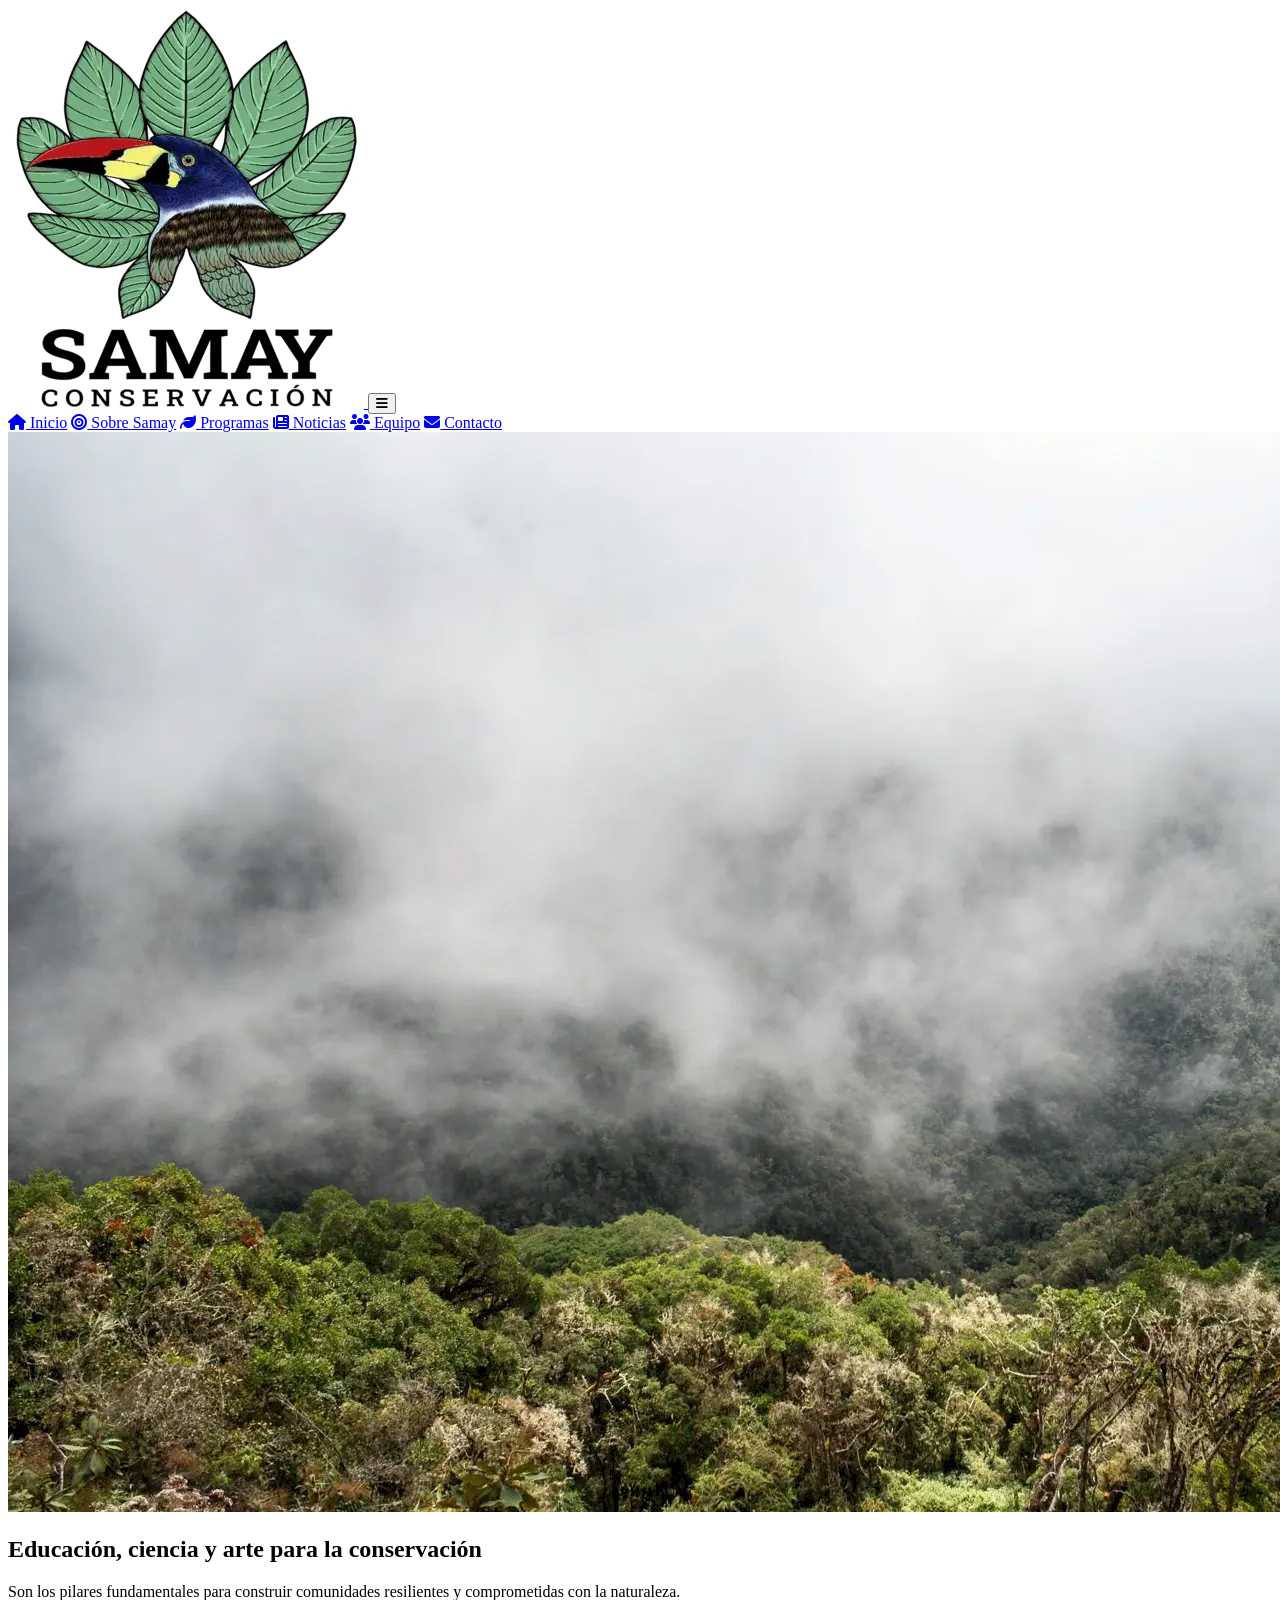
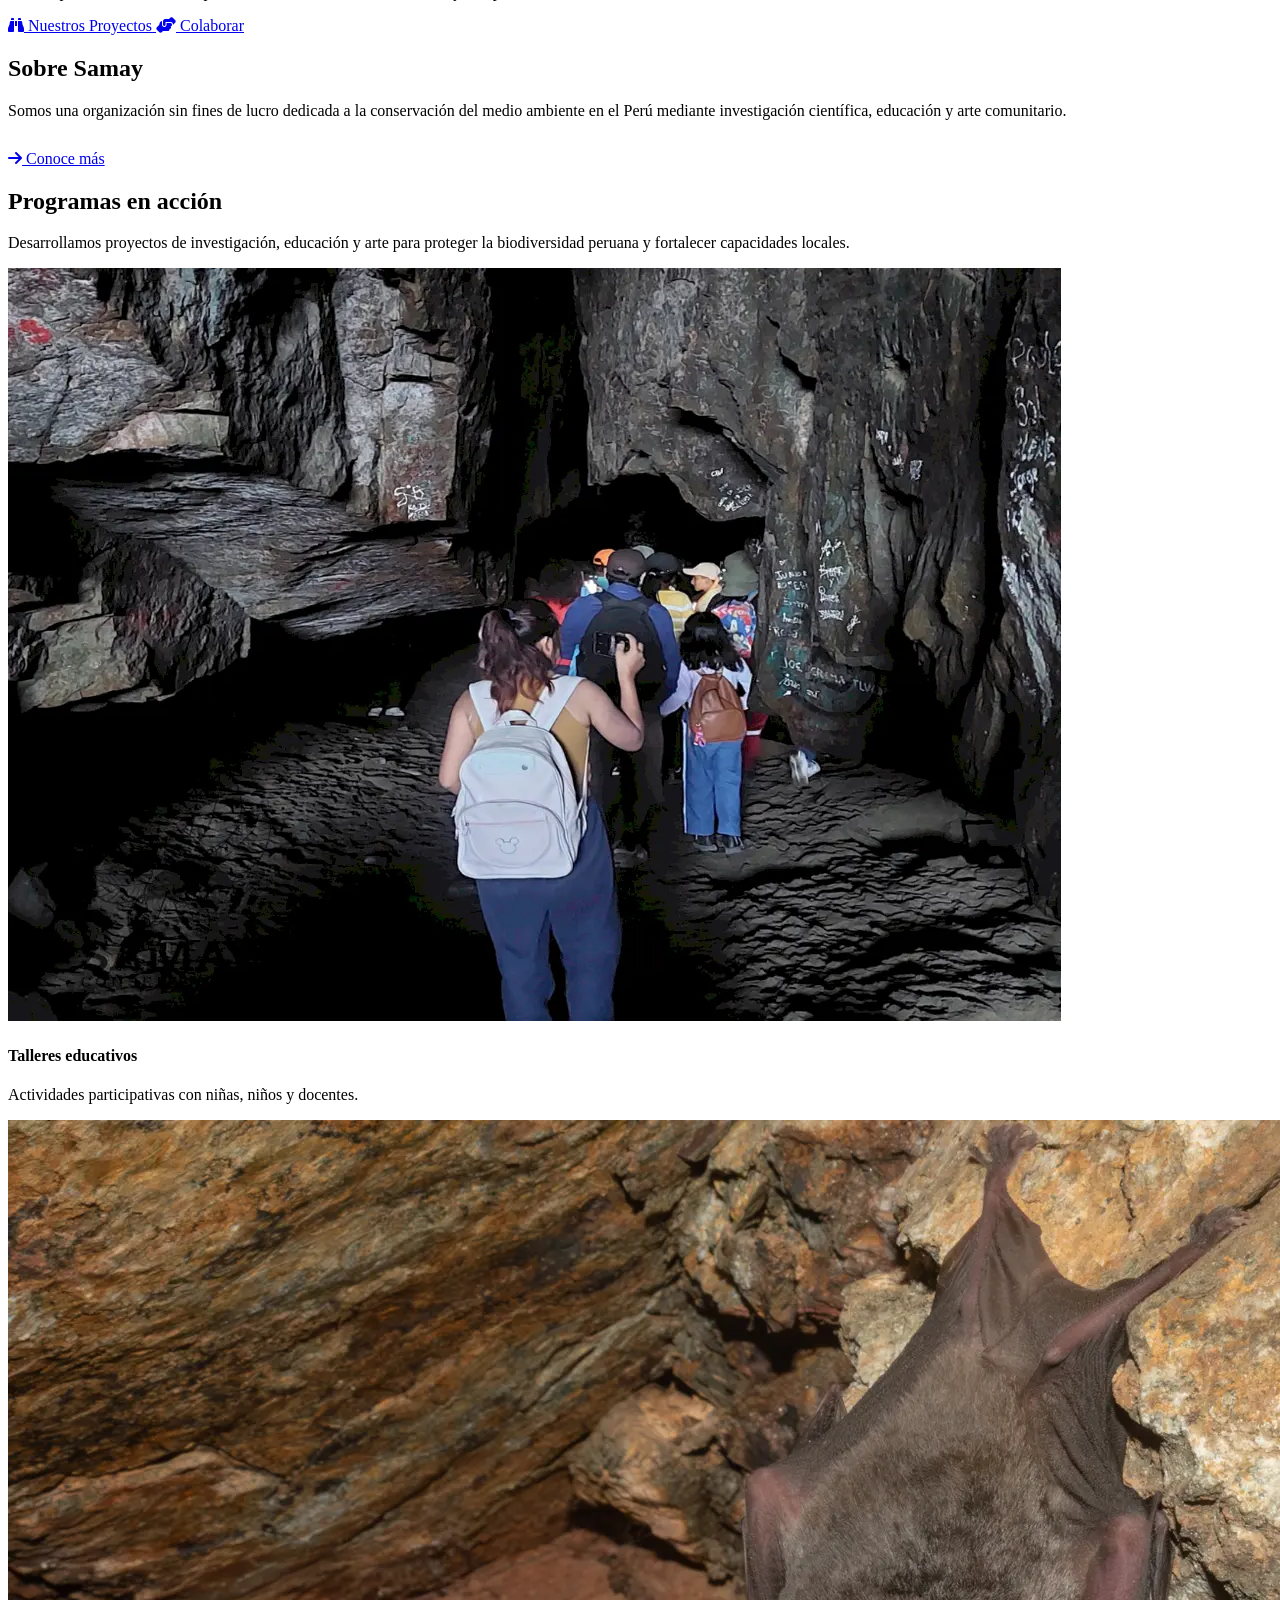
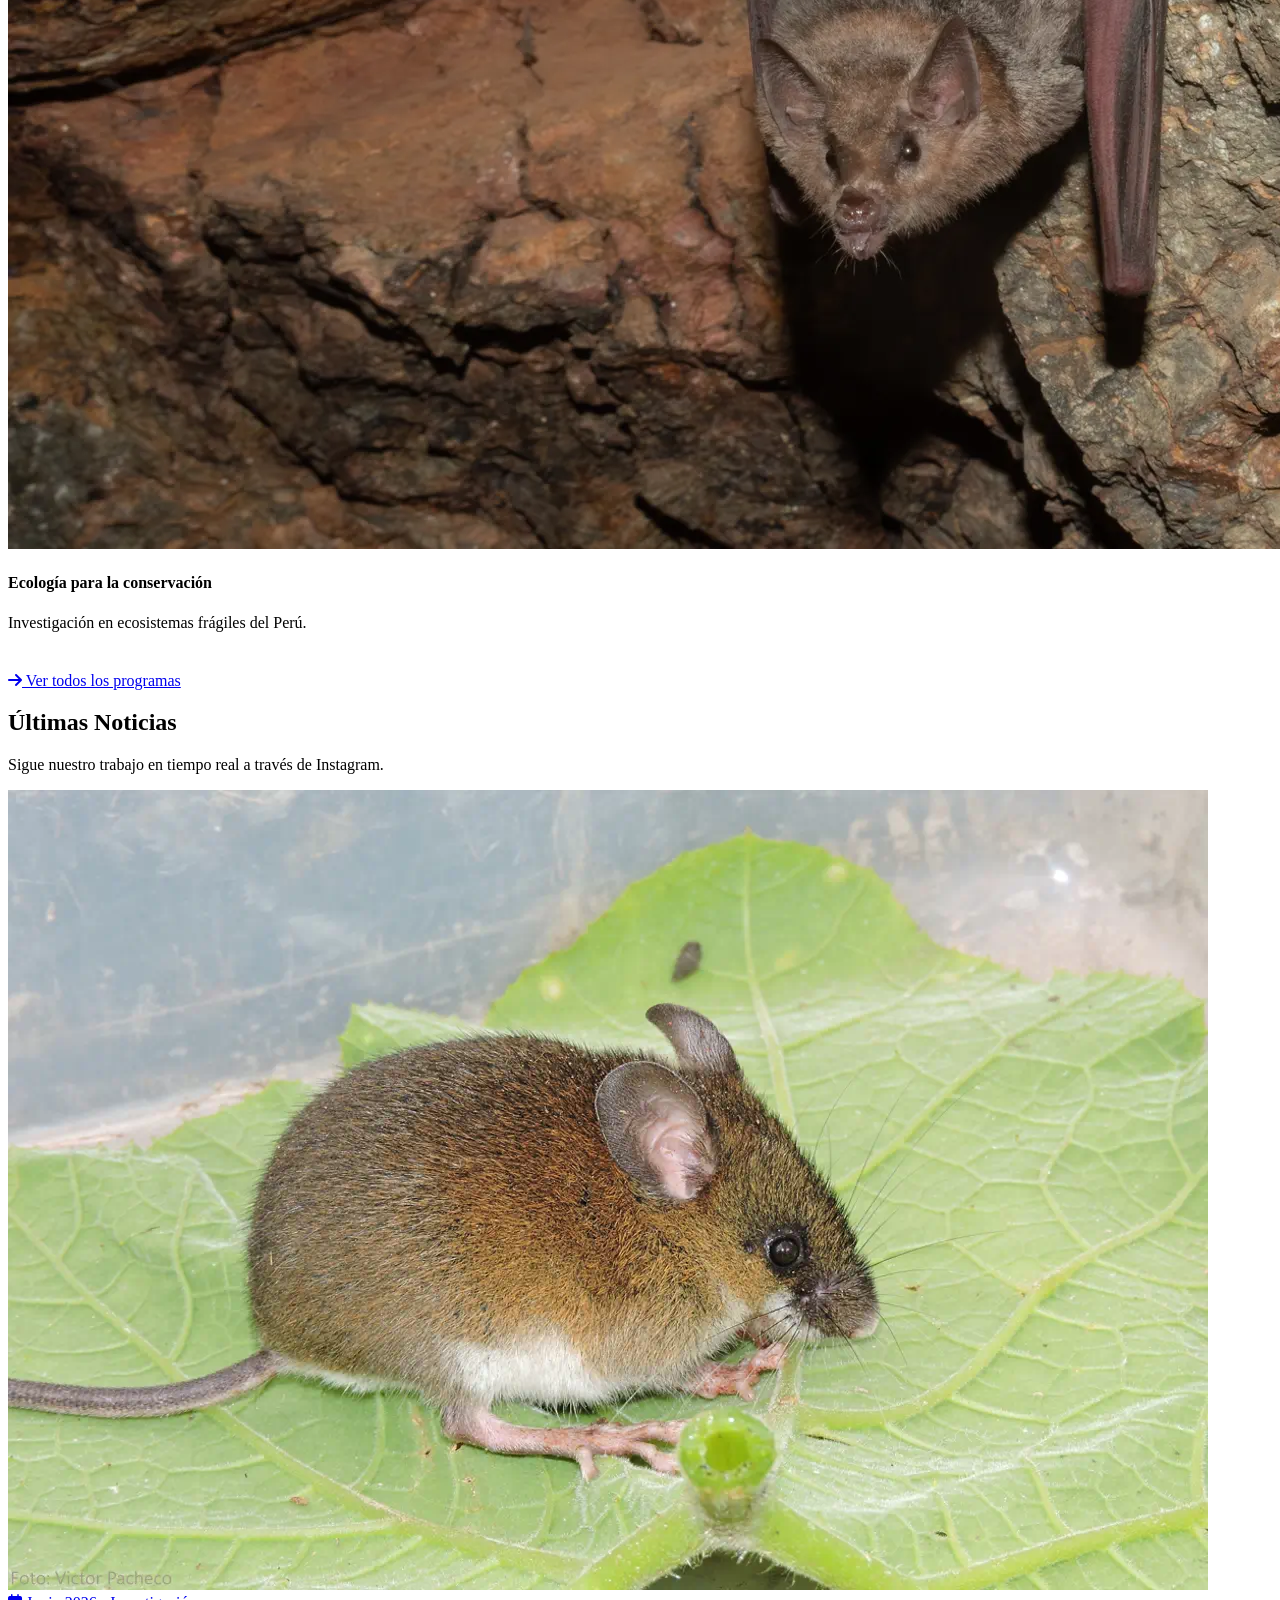
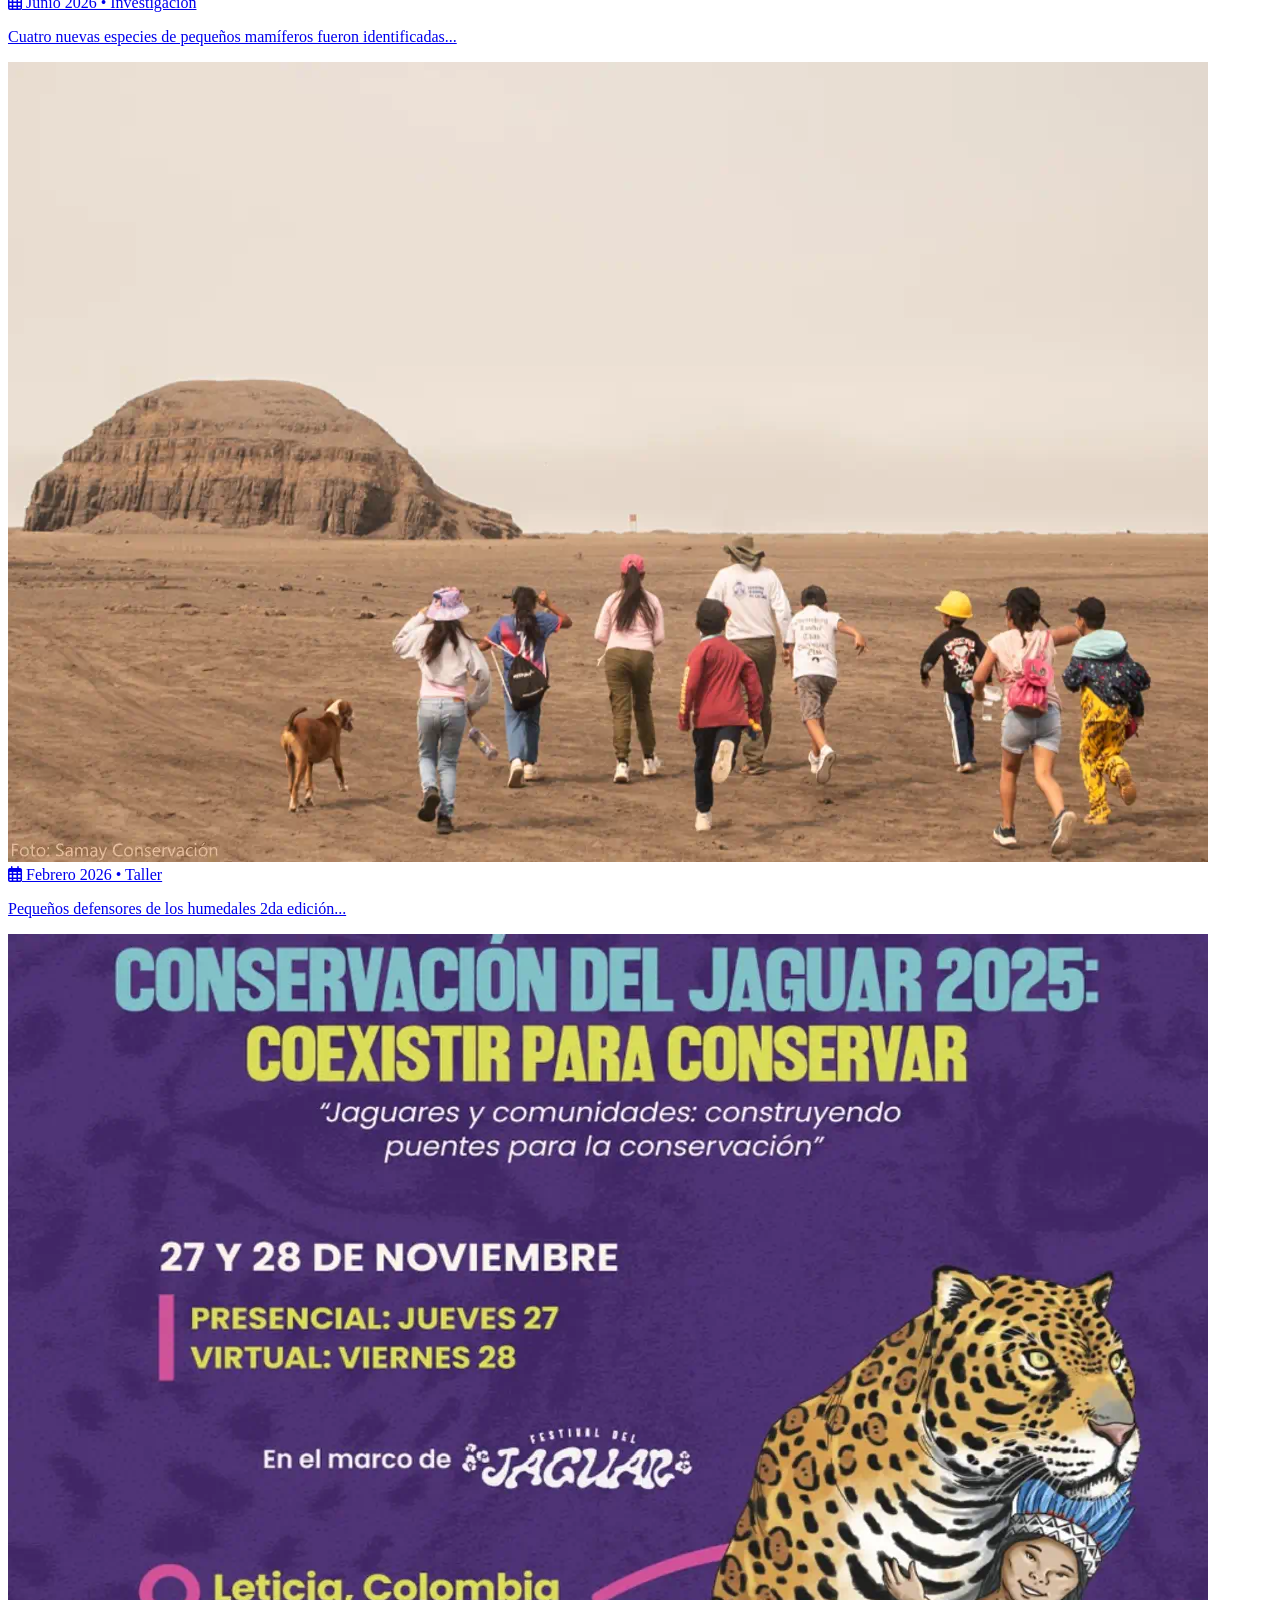
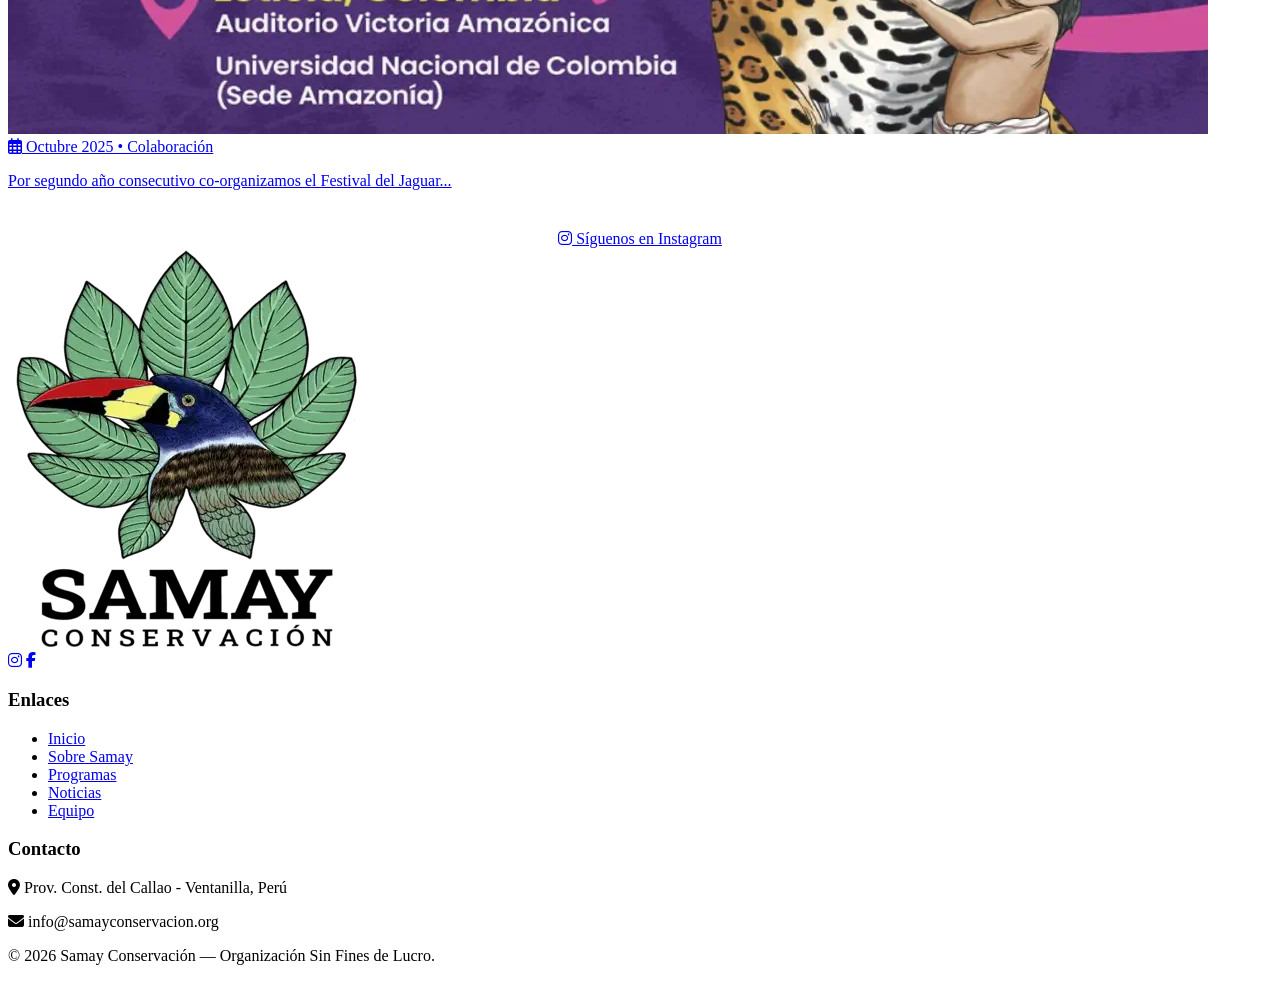
==== commit 792ad39d: "Add files via upload" ====
--- a/index.html
+++ b/index.html
@@ -2,1165 +2,202 @@
 <html lang="es">
 <head>
     <meta charset="UTF-8">
+    <title>Samay Conservación - Educación, ciencia y arte para la conservación</title>
     <meta name="viewport" content="width=device-width, initial-scale=1.0">
-    <title>Samay Conservación - Educación, ciencia y arte para la conservación</title>
-    <meta name="description" content="Samay Conservación es una organización sin fines de lucro que impulsa la conservación del medio ambiente en el Perú mediante investigación científica, educación y arte.">
+    <meta name="description" content="Samay Conservación impulsa la conservación del medio ambiente en el Perú mediante investigación científica, educación ambiental y arte comunitario.">
+    <link rel="stylesheet" href="styles.css">
     <link rel="stylesheet" href="https://cdnjs.cloudflare.com/ajax/libs/font-awesome/6.4.0/css/all.min.css">
-    <style>
-        /* ===== ROOT VARIABLES - SAMAY Brand Palette ===== */
-        :root {
-            /* Core Brand Colors from Logo Analysis */
-            --rainforest-green: #2E6E4C;       /* Amazon vegetation, grounding */
-            --toucan-yellow: #F4C542;          /* Youthful energy, vibrancy */
-            --andean-blue: #5DA9E9;            /* Scientific precision, clarity */
-            --coastal-sand: #D9CBA3;           /* Coastal ecosystems, balance */
-            --molecular-violet: #7C5DA3;       /* Innovation, molecular biology */
-            --charcoal-black: #2B2B2B;         /* Professionalism, text contrast */
-            
-            /* Supporting Colors */
-            --dark-green: #1E4C35;             /* Darker shade for rainforest */
-            --light-yellow: #F8D775;           /* Lighter yellow for highlights */
-            --light-blue: #8BC5FF;             /* Lighter blue for accents */
-            --light-violet: #9575CD;           /* Lighter violet for effects */
-            
-            /* UI Colors */
-            --white: #FFFFFF;
-            --light-bg: #F8F9FA;
-            --shadow: 0 4px 20px rgba(43, 43, 43, 0.08);
-            --transition: all 0.3s cubic-bezier(0.4, 0, 0.2, 1);
-        }
-
-        /* ===== RESET & BASE STYLES ===== */
-        * {
-            margin: 0;
-            padding: 0;
-            box-sizing: border-box;
-        }
-
-        body {
-            font-family: 'Inter', -apple-system, BlinkMacSystemFont, 'Segoe UI', Roboto, Oxygen, Ubuntu, sans-serif;
-            line-height: 1.7;
-            color: var(--charcoal-black);
-            background-color: var(--light-bg);
-            overflow-x: hidden;
-            text-align: justify;
-        }
-
-        @import url('https://fonts.googleapis.com/css2?family=Inter:wght@300;400;500;600;700;800&display=swap');
-
-        h1, h2, h3, h4 {
-            font-weight: 700;
-            line-height: 1.2;
-            margin-bottom: 1rem;
-        }
-
-        h1 {
-            font-size: 3.2rem;
-            color: var(--rainforest-green);
-            letter-spacing: -0.5px;
-        }
-
-        h2 {
-            font-size: 2.4rem;
-            color: var(--rainforest-green);
-            position: relative;
-            display: inline-block;
-        }
-
-        h2:after {
-            content: '';
-            position: absolute;
-            bottom: -10px;
-            left: 0;
-            width: 70px;
-            height: 4px;
-            background-color: var(--toucan-yellow);
-            border-radius: 2px;
-        }
-
-        h3 {
-            font-size: 1.6rem;
-            color: var(--dark-green);
-        }
-
-        h4 {
-            font-size: 1.2rem;
-            color: var(--rainforest-green);
-        }
-
-        p {
-            margin-bottom: 1.5rem;
-            font-size: 1.1rem;
-            color: var(--charcoal-black);
-        }
-
-        a {
-            text-decoration: none;
-            color: var(--andean-blue);
-            transition: var(--transition);
-            font-weight: 500;
-        }
-
-        a:hover {
-            color: var(--toucan-yellow);
-        }
-
-        .container {
-            width: 100%;
-            max-width: 1200px;
-            margin: 0 auto;
-            padding: 0 20px;
-        }
-
-        .section {
-            padding: 100px 0;
-        }
-
-        .section-alt {
-            background-color: var(--coastal-sand);
-        }
-
-        .btn {
-            display: inline-flex;
-            align-items: center;
-            gap: 10px;
-            padding: 14px 32px;
-            background-color: var(--rainforest-green);
-            color: white;
-            border-radius: 6px;
-            font-weight: 600;
-            border: none;
-            cursor: pointer;
-            transition: var(--transition);
-            text-transform: uppercase;
-            letter-spacing: 0.5px;
-            font-size: 0.95rem;
-            box-shadow: 0 4px 12px rgba(46, 110, 76, 0.2);
-        }
-
-        .btn:hover {
-            background-color: var(--dark-green);
-            transform: translateY(-3px);
-            box-shadow: 0 6px 20px rgba(46, 110, 76, 0.3);
-            color: white;
-        }
-
-        .btn-outline {
-            background-color: transparent;
-            border: 2px solid var(--andean-blue);
-            color: var(--andean-blue);
-            box-shadow: none;
-        }
-
-        .btn-outline:hover {
-            background-color: var(--andean-blue);
-            color: white;
-        }
-
-        .btn-accent {
-            background-color: var(--toucan-yellow);
-            color: var(--charcoal-black);
-            box-shadow: 0 4px 12px rgba(244, 197, 66, 0.2);
-        }
-
-        .btn-accent:hover {
-            background-color: #E0B43A;
-            color: var(--charcoal-black);
-        }
-
-        .btn-science {
-            background-color: var(--molecular-violet);
-            color: white;
-            box-shadow: 0 4px 12px rgba(124, 93, 163, 0.2);
-        }
-
-        .btn-science:hover {
-            background-color: #6A4F8F;
-            color: white;
-        }
-
-        /* ===== HEADER & NAVIGATION ===== */
-        header {
-            position: fixed;
-            top: 0;
-            width: 100%;
-            background-color: rgba(255, 255, 255, 0.98);
-            backdrop-filter: blur(10px);
-            box-shadow: 0 2px 20px rgba(0, 0, 0, 0.05);
-            z-index: 1000;
-            padding: 5px 2px;
-            transition: var(--transition);
-            border-bottom: 3px solid var(--rainforest-green);
-        }
-
-        .header-scrolled {
-            padding: 12px 0;
-            box-shadow: 0 5px 20px rgba(0, 0, 0, 0.08);
-        }
-
-        .header-container {
-            display: flex;
-            justify-content: space-between;
-            align-items: center;
-        }
-
-        .logo {
-            display: flex;
-            align-items: center;
-            gap: 15px;
-            text-decoration: none;
-        }
-
-        .logo-img {
-            height: 110px;
-            width: auto;
-            filter: drop-shadow(0 2px 4px rgba(0, 0, 0, 0.1));
-        }
-
-        .logo-text {
-            display: flex;
-            flex-direction: column;
-            line-height: 1.1;
-        }
-
-        .logo-title {
-            font-size: 1.8rem;
-            font-weight: 800;
-            color: var(--rainforest-green);
-            letter-spacing: -0.5px;
-        }
-
-        .logo-subtitle {
-            font-size: 0.85rem;
-            font-weight: 500;
-            color: var(--andean-blue);
-            letter-spacing: 1.5px;
-            text-transform: uppercase;
-        }
-
-        .nav-links {
-            display: flex;
-            gap: 35px;
-            align-items: center;
-        }
-
-        .nav-links a {
-            font-weight: 900;
-            color: var(--dark-green);
-            position: relative;
-            font-size: 1.15rem;
-            line-height: 1;  /* Add this to reduce vertical spacing */
-        }
-        .nav-links .btn-outline {
-            padding: 8px 20px;      /* Slightly less padding */
-            margin-top: 0;
-        }
-        .nav-links a:after {
-            content: '';
-            position: absolute;
-            bottom: -10px;
-            left: 0;
-            width: 0;
-            height: 2px;
-            background-color: var(--toucan-yellow);
-            transition: var(--transition);
-        }
-
-        .nav-links a:hover:after {
-            width: 100%;
-        }
-
-        /* Fix Contact button alignment and underline */
-        .nav-links .btn-outline {
-            align-self: center;
-            margin-top: -5;
-        }
-
-        .nav-links .btn-outline:after {
-            display: none; 
-        }
-
-        /* ===== TYPOGRAPHY CONSISTENCY ===== */
-        /* Ensure all navigation and footer text matches */
-        .nav-links a,
-        .footer-links a,
-        .footer-links li,
-        .contact-item {
-            font-family: 'Inter', -apple-system, BlinkMacSystemFont, 'Segoe UI', Roboto, Oxygen, Ubuntu, sans-serif;
-            font-size: 1.1rem;
-            font-weight: 600;
-            letter-spacing: 0.2px; 
-        }
-
-        /* Footer section headings */
-        .footer-links h3, 
-        .footer-contact h3 {
-            font-family: 'Inter', -apple-system, BlinkMacSystemFont, 'Segoe UI', Roboto, Oxygen, Ubuntu, sans-serif;
-            font-size: 1.6rem;
-            font-weight: 700; 
-            color: white;
-            margin-bottom: 25px;
-        }
-
-        .mobile-menu-btn {
-            display: none;
-            font-size: 1.5rem;
-            background: none;
-            border: none;
-            color: var(--dark-green);
-            cursor: pointer;
-            width: 40px;
-            height: 40px;
-            border-radius: 6px;
-            background-color: var(--light-bg);
-            align-items: center;
-            justify-content: center;
-        }
-
-        /* ===== HERO SECTION ===== */
-        .hero {
-            height: 95vh;
-            display: flex;
-            align-items: center;
-            margin-top: 86px;
-            position: relative;
-            overflow: hidden;
-            background-color: #1E4C35;
-        }
-
-        .hero-img {
-            position: absolute;
-            top: 0;
-            left: 0;
-            width: 100%;
-            height: 100%;
-            object-fit: cover;
-            z-index: 0;
-        }
-
-        .hero:before {
-            content: '';
-            position: absolute;
-            bottom: 0;
-            left: 0;
-            width: 100%;
-            height: 150px;
-            background: linear-gradient(transparent, var(--light-bg));
-            z-index: 1;
-        }
-
-        .hero-content {
-            max-width: 900px;
-            margin: 0 auto;
-            padding: 0 20px;
-            text-align: center;
-            position: relative;
-            z-index: 2;
-        }
-
-
-        .hero h1 {
-            color: white;
-            font-size: 4rem;
-            margin-bottom: 25px;
-            text-shadow: 0 2px 10px rgba(0, 0, 0, 0.2);
-        }
-
-        .hero p {
-            font-size: 1.4rem;
-            color: white;
-            margin-bottom: 40px;
-            max-width: 800px;
-            margin-left: auto;
-            margin-right: auto;
-        }
-
-        .hero-buttons {
-            display: flex;
-            gap: 20px;
-            justify-content: center;
-            margin-top: 40px;
-            flex-wrap: wrap;
-        }
-
-        /* ===== MISSION & VISION ===== */
-        .mission-vision {
-            display: grid;
-            grid-template-columns: 1fr 1fr;
-            gap: 60px;
-            align-items: start;
-            margin-top: 50px;
-        }
-
-        .mission-box, .vision-box {
-            background-color: white;
-            padding: 50px 40px;
-            border-radius: 12px;
-            box-shadow: var(--shadow);
-            position: relative;
-            overflow: hidden;
-            height: 100%;
-            transition: var(--transition);
-            border-top: 5px solid transparent;
-        }
-
-        .mission-box:hover, .vision-box:hover {
-            transform: translateY(-10px);
-            box-shadow: 0 15px 40px rgba(0, 0, 0, 0.1);
-        }
-
-        .mission-box {
-            border-top-color: var(--rainforest-green);
-        }
-
-        .vision-box {
-            border-top-color: var(--molecular-violet);
-        }
-
-        .icon-container {
-            width: 80px;
-            height: 80px;
-            background-color: var(--light-bg);
-            border-radius: 50%;
-            display: flex;
-            align-items: center;
-            justify-content: center;
-            margin-bottom: 30px;
-            font-size: 2.2rem;
-        }
-
-        .mission-icon {
-            color: var(--rainforest-green);
-        }
-
-        .vision-icon {
-            color: var(--molecular-violet);
-        }
-
-        .mission-box h3, .vision-box h3 {
-            color: var(--dark-green);
-            margin-bottom: 20px;
-        }
-
-        /* ===== IMAGE GALLERY ===== */
-        .gallery {
-            display: grid;
-            grid-template-columns: repeat(2, 1fr);
-            gap: 25px;
-            margin-top: 60px;
-            justify-content: center; 
-            justify-items: center;
-            flex-wrap: wrap;
-        }
-
-        .gallery-item {
-            position: relative;
-            border-radius: 10px;
-            overflow: hidden;
-            height: 300px;
-            width: 100%;
-            box-shadow: var(--shadow);
-            transition: var(--transition);
-        }
-
-        .gallery-item:hover {
-            transform: translateY(-10px);
-        }
-
-        .gallery-img {
-            width: 100%;
-            height: 100%;
-            object-fit: cover;
-            transition: var(--transition);
-        }
-
-        .gallery-item:hover .gallery-img {
-            transform: scale(1.05);
-        }
-
-        .img-caption {
-            position: absolute;
-            bottom: 0;
-            left: 0;
-            width: 100%;
-            padding: 25px;
-            background: linear-gradient(transparent, rgba(46, 110, 76, 0.9));
-            color: white;
-        }
-
-        .img-caption h4 {
-            color: white;
-            margin-bottom: 5px;
-        }
-
-        .img-caption p {
-            color: rgba(255, 255, 255, 0.8);
-            font-size: 0.95rem;
-            margin-bottom: 0;
-        }
-
-        /* ===== INSTAGRAM NEWS ===== */
-        .instagram-grid {
-            display: grid;
-            grid-template-columns: repeat(auto-fill, minmax(300px, 1fr));
-            gap: 30px;
-            margin-top: 50px;
-        }
-
-        .instagram-post {
-            background-color: white;
-            border-radius: 12px;
-            overflow: hidden;
-            box-shadow: var(--shadow);
-            transition: var(--transition);
-            height: 100%;
-            display: flex;
-            flex-direction: column;
-        }
-
-        .instagram-post:hover {
-            transform: translateY(-8px);
-            box-shadow: 0 15px 40px rgba(0, 0, 0, 0.12);
-        }
-
-        .insta-img-container {
-            height: 250px;
-            overflow: hidden;
-            flex-shrink: 0;
-        }
-
-        .insta-img {
-            width: 100%;
-            height: 100%;
-            object-fit: cover;
-            transition: var(--transition);
-        }
-
-        .instagram-post:hover .insta-img {
-            transform: scale(1.05);
-        }
-
-        .insta-content {
-            padding: 25px;
-            flex-grow: 1;
-            display: flex;
-            flex-direction: column;
-        }
-
-        .insta-date {
-            font-size: 0.9rem;
-            color: var(--toucan-yellow);
-            font-weight: 600;
-            margin-bottom: 10px;
-            display: flex;
-            align-items: center;
-            gap: 8px;
-        }
-
-        .insta-date i {
-            font-size: 0.8rem;
-        }
-
-        .insta-text {
-            font-size: 1rem;
-            margin-bottom: 20px;
-            flex-grow: 1;
-        }
-
-        .insta-link {
-            color: var(--andean-blue);
-            font-weight: 600;
-            display: flex;
-            align-items: center;
-            gap: 8px;
-            margin-top: auto;
-        }
-
-        /* ===== TEAM SECTION ===== */
-        .team-grid {
-            display: grid;
-            grid-template-columns: repeat(auto-fill, minmax(280px, 1fr));
-            gap: 35px;
-            margin-top: 50px;
-        }
-
-        .team-member {
-            background-color: white;
-            padding: 35px 25px;
-            border-radius: 12px;
-            text-align: center;
-            box-shadow: var(--shadow);
-            transition: var(--transition);
-            border-top: 4px solid transparent;
-        }
-
-        .team-member:hover {
-            transform: translateY(-8px);
-            border-top-color: var(--toucan-yellow);
-            box-shadow: 0 15px 40px rgba(0, 0, 0, 0.1);
-        }
-
-        .member-img {
-            width: 130px;
-            height: 130px;
-            border-radius: 50%;
-            object-fit: cover;
-            margin: 0 auto 25px;
-            border: 5px solid var(--light-bg);
-            box-shadow: 0 5px 15px rgba(0, 0, 0, 0.1);
-        }
-
-        .member-name {
-            color: var(--dark-green);
-            margin-bottom: 8px;
-            font-size: 1.3rem;
-        }
-
-        .member-role {
-            color: var(--molecular-violet);
-            font-weight: 600;
-            margin-bottom: 20px;
-            font-size: 0.95rem;
-            text-transform: uppercase;
-            letter-spacing: 1px;
-        }
-
-        /* ===== FOOTER ===== */
-        footer {
-            background-color: #255C40;
-            color: white;
-            padding: 60px 0 20px;
-        }
-
-        .footer-content {
-            display: grid;
-            grid-template-columns: repeat(auto-fit, minmax(250px, 1fr));
-            gap: 40px;
-            margin-bottom: 40px;
-        }
-
-        .footer-about {
-            display: flex;
-            flex-direction: column;
-            gap: 20px;
-        }
-
-        .footer-logo {
-            font-size: 2.2rem;
-            font-weight: 800;
-            color: white;
-            letter-spacing: -0.5px;
-            line-height: 1;
-        }
-        .footer-logo-img {
-            height: 200px; /* Adjust based on your logo size */
-            width: 200px;
-            margin-bottom: 5px;
-        }
-        .footer-logo span {
-            color: var(--toucan-yellow);
-        }
-
-        .footer-tagline {
-            color: rgba(255, 255, 255, 0.7);
-            font-size: 0.95rem;
-            text-transform: uppercase;
-            letter-spacing: 1.5px;
-            margin-top: -10px;
-        }
-
-        .footer-about p {
-            color: rgba(255, 255, 255, 0.8);
-            font-size: 1rem;
-        }
-
-        .footer-links h3, .footer-contact h3 {
-            color: white;
-            font-size: 1.3rem;
-            margin-bottom: 25px;
-            position: relative;
-            display: inline-block;
-        }
-
-        .footer-links h3:after, .footer-contact h3:after {
-            content: '';
-            position: absolute;
-            bottom: -8px;
-            left: 0;
-            width: 40px;
-            height: 3px;
-            background-color: var(--toucan-yellow);
-        }
-
-        .footer-links ul {
-            list-style: none;
-        }
-
-        .footer-links li {
-            margin-bottom: 12px;
-        }
-
-        .footer-links a {
-            color: rgba(255, 255, 255, 0.8);
-            font-weight: 600;
-            display: flex;
-            align-items: center;
-            gap: 10px;
-            transition: var(--transition);
-            font-size: 1.15rem;
-        }
-
-        .footer-links a i {
-            font-size: 0.8rem;
-            color: var(--light-yellow);
-        }
-
-        .footer-links a:hover {
-            color: var(--toucan-yellow);
-            transform: translateX(5px);
-        }
-
-        .contact-info {
-            display: flex;
-            flex-direction: column;
-            gap: 20px;
-        }
-
-        .contact-item {
-            display: flex;
-            align-items: flex-start;
-            gap: 15px;
-            color: rgba(255, 255, 255, 0.8);
-            font-size: 1.15rem;
-        }
-
-        .contact-item i {
-            color: var(--toucan-yellow);
-            font-size: 1.1rem;
-            margin-top: 3px;
-        }
-
-        .social-links {
-            display: flex;
-            gap: 15px;
-            margin-top: 25px;
-        }
-
-        .social-icon {
-            width: 44px;
-            height: 44px;
-            border-radius: 10px;
-            background-color: rgba(255, 255, 255, 0.1);
-            display: flex;
-            align-items: center;
-            justify-content: center;
-            color: white;
-            transition: var(--transition);
-            font-size: 1.1rem;
-        }
-
-        .social-icon:hover {
-            background-color: var(--toucan-yellow);
-            transform: translateY(-5px);
-        }
-
-        .copyright {
-            text-align: center;
-            padding-top: 30px;
-            border-top: 1px solid rgba(255, 255, 255, 0.154);
-            color: #DCDCDC;
-            font-size: 0.85rem;
-            display: flex;
-            flex-direction: column;
-            gap: 8px;
-        }
-
-        .copyright a {
-            color: #FFFFFF;
-            font-weight: 400;
-        }
-        
-        /* ===== RESPONSIVE DESIGN ===== */
-        @media (max-width: 1100px) {
-            h1 {
-                font-size: 2.8rem;
-            }
-            
-            .hero h1 {
-                font-size: 3.2rem;
-            }
-            
-            .gallery {
-                grid-template-columns: repeat(2, 1fr);
-            }
-            
-            .gallery-item.large {
-                grid-column: span 1;
-            }
-        }
-
-        @media (max-width: 768px) {
-            .nav-links {
-                display: none;
-                position: fixed;
-                top: 86px;
-                left: 0;
-                width: 100%;
-                background-color: white;
-                flex-direction: column;
-                padding: 30px 20px;
-                box-shadow: 0 15px 30px rgba(0, 0, 0, 0.1);
-                gap: 25px;
-            }
-            
-            .nav-links.active {
-                display: flex;
-            }
-            
-            .mobile-menu-btn {
-                display: flex;
-            }
-            
-            .hero {
-                height: 85vh;
-                background-attachment: scroll;
-                margin-top: 82px;
-            }
-            
-            .hero h1 {
-                font-size: 2.5rem;
-            }
-            
-            .hero p {
-                font-size: 1.2rem;
-            }
-            
-            .hero-buttons {
-                flex-direction: column;
-                align-items: center;
-            }
-            
-            .mission-vision {
-                grid-template-columns: 1fr;
-                gap: 40px;
-            }
-            
-            .section {
-                padding: 80px 0;
-            }
-            
-            .footer-content {
-                gap: 40px;
-            }
-        }
-
-        @media (max-width: 576px) {
-            h1 {
-                font-size: 2.2rem;
-            }
-            
-            h2 {
-                font-size: 1.8rem;
-            }
-            
-            .hero h1 {
-                font-size: 2rem;
-            }
-            
-            .gallery {
-                grid-template-columns: 1fr;
-            }
-            
-            .logo-img {
-                height: 40px;
-            }
-            
-            .logo-title {
-                font-size: 1.5rem;
-            }
-            
-            .footer-content {
-                grid-template-columns: 1fr;
-            }
-        }
-    </style>
 </head>
+
 <body>
+
 <!-- ===== HEADER ===== -->
-    <header id="mainHeader">
-        <div class="container header-container">
-            <a href="#inicio" class="logo">
-                <img src="images/logo_samay.webp" alt="Logo de Samay Conservación" class="logo-img" width="160" height="160" loading="lazy">
-                <div class="logo-text">
-                    
-                </div>
-            </a>
-            
-            <button class="mobile-menu-btn" id="mobileMenuBtn" aria-label="Abrir menú de navegación">
-                <i class="fas fa-bars" aria-hidden="true"></i>
-            </button>
-            
-            <nav class="nav-links" id="navLinks" aria-label="Navegación principal">
-                <a href="#inicio"><i class="fas fa-home" aria-hidden="true"></i> Inicio</a>
-                <a href="#mision"><i class="fas fa-bullseye" aria-hidden="true"></i> Misión</a>
-                <a href="#proyectos"><i class="fas fa-leaf" aria-hidden="true"></i> Proyectos</a>
-                <a href="#noticias"><i class="fas fa-newspaper" aria-hidden="true"></i> Noticias</a>
-                <a href="#equipo"><i class="fas fa-users" aria-hidden="true"></i> Equipo</a>
-                <a href="#contacto" class="btn btn-outline">
-                    <i class="fas fa-envelope" aria-hidden="true"></i> Contacto
-                </a>
-            </nav>
-        </div>
-    </header>
-<main role="main">
-    <!-- ===== HERO SECTION ===== -->
-    <section class="hero" id="inicio" aria-labelledby="hero-title">
-        <img src="images/cloud_forest_samay.webp"
-         alt="Bosque nublado en la Amazonía peruana"
-         class="hero-img"
-         width="1920" height="1080"
-         fetchpriority="high">
-
-        <div class="container hero-content">
-            <h1>Educación, ciencia y arte para la conservación</h1>
-            <p>Son los pilares fundamentales para construir comunidades resilientes y comprometidas con la naturaleza.</p>
-            <div class="hero-buttons">
-                <a href="#proyectos" class="btn">
-                    <i class="fas fa-binoculars" aria-hidden="true"></i> Nuestros Proyectos
-                </a>
-                <a href="#contacto" class="btn btn-accent">
-                    <i class="fas fa-hands-helping" aria-hidden="true"></i> Colaborar
-                </a>
-            </div>
-        </div>
-    </section>
-
-    <!-- ===== MISSION & VISION SECTION ===== -->
-    <section class="section" id="mision" aria-labelledby="mision-vision-title">
-        <div class="container">
-            <h2>Misión y Visión</h2>
-            <p style="max-width: 1200px; margin-bottom: 40px; font-size: 1.2rem; color: var(--charcoal-black);">Samay Conservación es una organización sin fines de lucro que promueve la conservación del medio ambiente en el Perú a través de la investigación científica, la educación ambiental y el arte como herramienta de transformación social para proteger la biodiversidad, fortalecer capacidades locales y contribuir al desarrollo sostenible.</p>
-            
-            <div class="mission-vision">
-                <div class="mission-box">
-                    <div class="icon-container">
-                        <i class="fas fa-bullseye mission-icon" aria-hidden="true"></i>
-                    </div>
-                    <h3>Nuestra Misión</h3>
-                    <p>Generar y aplicar conocimiento científico para la conservación del medio ambiente en el Perú, desarrollando proyectos de investigación, educación ambiental y acción comunitaria orientados a la protección de la biodiversidad y el uso sostenible de los recursos naturales.</p>
-                    <p>Promovemos un enfoque interdisciplinario que integra ciencia, educación y arte como herramientas complementarias para sensibilizar, comunicar y transformar. Buscamos construir puentes entre investigadores, artistas, comunidades y tomadores de decisión, fortaleciendo capacidades técnicas y fomentando una cultura ambiental basada en evidencia, creatividad y participación</p>
-                </div>
-                
-                <div class="vision-box">
-                    <div class="icon-container">
-                        <i class="fas fa-eye vision-icon" aria-hidden="true"></i>
-                    </div>
-                    <h3>Nuestra Visión</h3>
-                    <p>Ser una organización referente en el Perú y Latinoamérica en conservación basada en evidencia científica, compromiso comunitario y expresión artística como medio de transformación social.</p>
-                    <p>Aspiramos a consolidar un equipo interdisciplinario de profesionales y colaboradores que integren distintas áreas del conocimiento para generar impacto real en la protección de la biodiversidad, contribuyendo al desarrollo sostenible y a la mejora de la calidad de vida de las comunidades locales.</p>
-                </div>
-            </div>
-        </div>
-    </section>
-
-    <!-- ===== IMAGE GALLERY SECTION ===== -->
-    <section class="section section-alt" id="proyectos" aria-labelledby="proyectos-title">
-        <div class="container">
-            <h2>Proyectos en acción</h2>
-            <p style="max-width: 1200px; margin-bottom: 20px;">Documentamos, estudiamos y protegemos la biodiversidad peruana mediante investigación de campo, tecnología de vanguardia y educación.</p>
-            
-            <div class="gallery">
-                <!-- Image 1 - Field Research -->
-                <div class="gallery-item">
-                    <img src="images/taller_2.webp" alt="Talleres educativos con niños y niñas" class="gallery-img" loading="lazy" width="800" height="600">
-                    <div class="img-caption">
-                        <h4>Talleres educativos</h4>
-                        <p>Charlas educativas y y salidas de campo </p>
-                    </div>
-                </div>
-                
-                <!-- Image 2 - Ecology --->
-                <div class="gallery-item">
-                    <img src="images/eco_1.webp" alt="Trabajo de campo en ecosistemas frágiles del Perú" class="gallery-img" loading="lazy" width="800" height="600">
-                    <div class="img-caption">
-                        <h4>Ecología para la conservación</h4>
-                        <p>Estudiamos interacciones ecológicas en ecosistemas frágiles del Perú</p>
-                    </div>
-                </div>
-            </div> 
-            
-            <div style="text-align: center; margin-top: 60px;">
-                <a href="#contacto" class="btn">
-                    <i class="fas fa-file-alt" aria-hidden="true"></i> Siguenos en redes sociales para saber más
-                </a>
-            </div>
-        </div>
-    </section>
-
-    <!-- ===== INSTAGRAM NEWS SECTION ===== -->
-    <section class="section" id="noticias" aria-labelledby="noticias-title">
-        <div class="container">
-            <h2>Últimas Noticias</h2>
-            <p style="max-width: 800px; margin-bottom: 20px;">Sigue nuestro trabajo en tiempo real a través de Instagram.</p>
-            
-            <div class="instagram-grid">
-                <!-- Instagram Post 1 -->
-                <div class="instagram-post">
-                    <div class="insta-img-container">
-                        <img src="images/ig_1_1.webp" alt="Taller educativo Pequeños defensores de los humedales" class="insta-img" loading="lazy" width="800" height="600">
-                    </div>
-                    <div class="insta-content">
-                        <div class="insta-date">
-                            <i class="far fa-calendar-alt" aria-hidden="true"></i> Febrero 2026 • Taller
-                        </div>
-                        <p class="insta-text">Pequeños defensores de los humedales 2da edición. Durante el mes de febrero, organizamos el curso-taller Pequeños Defensores de los Humedales con el fin de promover el cuidado de los Humedales de Ventanilla.</p>
-                        <a href="https://www.instagram.com/p/DWRLjo1gMYh/?img_index=2" target="_blank" class="insta-link">
-                            Ver en Instagram <i class="fas fa-external-link-alt" aria-hidden="true"></i>
-                        </a>
-                    </div>
-                </div>
-                
-                <!-- Instagram Post 2 -->
-                <div class="instagram-post">
-                    <div class="insta-img-container">
-                        <img src="images/paper_1.webp" alt="Publicación científica sobre la Amazonía peruana" class="insta-img" loading="lazy" width="800" height="600">
-                    </div>
-                    <div class="insta-content">
-                        <div class="insta-date">
-                            <i class="far fa-calendar-alt" aria-hidden="true"></i> Junio 2026 • Investigación
-                        </div>
-                        <p class="insta-text">Cuatro nuevas especies de pequeños mamíferos fueron identificadas por nuestro equipo en las yungas del Perú, revelando linajes únicos y biodiversidad aún oculta para la ciencia.</p>
-                        <a href="https://revistasinvestigacion.unmsm.edu.pe/index.php/rpb/article/view/31354/22964" target="_blank" class="insta-link">
-                            Accede aquí <i class="fas fa-external-link-alt" aria-hidden="true"></i>
-                        </a>
-                    </div>
-                </div>
-                
-                <!-- Instagram Post 3 -->
-                <div class="instagram-post">
-                    <div class="insta-img-container">
-                        <img src="images/simposio_jaguar.webp" alt="Simposio Internacional de Conservación del Jaguar" class="insta-img" loading="lazy" width="800" height="600">
-                    </div>
-                    <div class="insta-content">
-                        <div class="insta-date">
-                            <i class="far fa-calendar-alt"></i> 25-29 Octubre 2025 • Colaboración
-                        </div>
-                        <p class="insta-text">Por segundo año consecutivo, el equipo de Samay conservación co-organiza el Festival del Jaguar. Este 2025 se realizó el Primer Simposio Internacional de Conservación del Jaguar en la trifrontera amazónica.</p>
-                        <a href="https://instagram.com/samayconservacion" target="_blank" class="insta-link">
-                            Ver en Instagram <i class="fas fa-external-link-alt" aria-hidden="true"></i>
-                        </a>
-                    </div>
-                </div>
-            </div>
-            
-            <div style="text-align: center; margin-top: 60px;">
-                <a href="https://instagram.com/samayconservacion" target="_blank" class="btn btn-accent">
-                    <i class="fab fa-instagram" aria-hidden="true"></i> Síguenos en Instagram
-                </a>
-            </div>
-        </div>
-    </section>
-    </main>
-    <!-- ===== FOOTER ===== -->
-    <footer id="contacto">
-        <div class="container">
-            <h2 id="footer-title" style="position:absolute; left:-9999px; top:-9999px;">Información de contacto y enlaces de Samay Conservación</h2>
-            <div class="footer-content">
-                <div class="footer-about">
-                    <img src="images/logo_samay.webp" alt="Logo de Samay Conservación en el pie de página" class="footer-logo-img" loading="lazy">
-                    <div class="social-links">
-                        <a href="https://instagram.com/samayconservacion" target="_blank" class="social-icon" aria-label="Instagram de Samay Conservación">
-                            <i class="fab fa-instagram" aria-hidden="true"></i>
-                        </a>
-                        <a href="https://facebook.com/samayconservacion" target="_blank" class="social-icon" aria-label="Facebook de Samay Conservación">
-                            <i class="fab fa-facebook-f" aria-hidden="true"></i>
-                        </a>
-                    </div>
-                </div>
-                
-                <div class="footer-links">
-                    <h3>Enlaces </h3>
-                    <ul>
-                        <li><a href="#inicio">Inicio</a></li>
-                        <li><a href="#mision">Misión y Visión</a></li>
-                        <li><a href="#proyectos">Proyectos</a></li>
-                        <li><a href="#noticias">Noticias</a></li>
-                        <li><a href="#equipo">Equipo</a></li>
-                    </ul>
-                </div>
-                
-                <div class="footer-contact">
-                    <h3>Contacto</h3>
-                    <div class="contact-info">
-                        <div class="contact-item">
-                            <i class="fas fa-map-marker-alt" aria-hidden="true"></i>
-                            <span>Lima, Perú</span>
-                        </div>
-                        <div class="contact-item">
-                            <i class="fas fa-envelope"aria-hidden="true"></i>
-                            <span>info@samayconservacion.org</span>
-                        </div>
-                        </div>
-                </div>
-            </div>
-            
-            <div class="copyright">
-                <p>&copy; 2026 Samay Conservación- Organización Sin Fines de Lucro. Todos los derechos reservados.</p>
-                <p style="font-size: 0.9rem; opacity: 0.9;">
-                    samayconservacion.org es el dominio oficial de la ONG Samay Conservación. </p>
-                </div>
-        </div>
-    </footer>
-
-    <!-- ===== JAVASCRIPT ===== -->
-    <script>
-        const mobileMenuBtn = document.getElementById('mobileMenuBtn');
-        const navLinks = document.getElementById('navLinks');
-        
-        mobileMenuBtn.addEventListener('click', () => {
-            navLinks.classList.toggle('active');
-            mobileMenuBtn.setAttribute(
-                'aria-label',
-                navLinks.classList.contains('active') ? 'Cerrar menú de navegación' : 'Abrir menú de navegación'
-            );
-            mobileMenuBtn.innerHTML = navLinks.classList.contains('active') 
-                ? '<i class="fas fa-times" aria-hidden="true"></i>' 
-                : '<i class="fas fa-bars" aria-hidden="true"></i>';
-        });
-        
-        document.querySelectorAll('.nav-links a').forEach(link => {
-            link.addEventListener('click', () => {
-                navLinks.classList.remove('active');
-                mobileMenuBtn.setAttribute('aria-label', 'Abrir menú de navegación');
-                mobileMenuBtn.innerHTML = '<i class="fas fa-bars" aria-hidden="true"></i>';
-            });
-        });
-        
-        document.querySelectorAll('a[href^="#"]').forEach(anchor => {
-            anchor.addEventListener('click', function(e) {
-                const targetId = this.getAttribute('href');
-                if (targetId === '#') return;
-                const targetElement = document.querySelector(targetId);
-                if (targetElement) {
-                    e.preventDefault();
-                    window.scrollTo({
-                        top: targetElement.offsetTop - 80,
-                        behavior: 'smooth'
-                    });
-                }
-            });
-        });
-        
-        window.addEventListener('scroll', () => {
-            const header = document.querySelector('header');
-            if (window.scrollY > 100) {
-                header.style.padding = '10px 0';
-                header.style.boxShadow = '0 5px 15px rgba(0, 0, 0, 0.1)';
-            } else {
-                header.style.padding = '15px 0';
-                header.style.boxShadow = '0 2px 10px rgba(0, 0, 0, 0.1)';
-            }
-        });
-    </script>
+<header id="mainHeader">
+    <div class="container header-container">
+        <a href="index.html" class="logo">
+            <img src="images/logo_samay.webp" alt="Logo Samay Conservación" class="logo-img" loading="lazy">
+        </a>
+
+        <button class="mobile-menu-btn" id="mobileMenuBtn" aria-label="Abrir menú de navegación">
+            <i class="fas fa-bars"></i>
+        </button>
+
+        <nav class="nav-links" id="navLinks">
+            <a href="index.html"><i class="fas fa-home"></i> Inicio</a>
+            <a href="sobre-samay.html"><i class="fas fa-bullseye"></i> Sobre Samay</a>
+            <a href="programas.html"><i class="fas fa-leaf"></i> Programas</a>
+            <a href="noticias.html"><i class="fas fa-newspaper"></i> Noticias</a>
+            <a href="equipo.html"><i class="fas fa-users"></i> Equipo</a>
+            <a href="#contacto" class="btn btn-outline"><i class="fas fa-envelope"></i> Contacto</a>
+        </nav>
+    </div>
+</header>
+
+<!-- ===== HERO ===== -->
+<section class="hero">
+    <img src="images/cloud_forest_samay.webp" alt="Bosque nublado" class="hero-img" loading="eager" fetchpriority="high">
+
+    <div class="container hero-content">
+        <h1 class="hero-title">Educación, ciencia y arte para la conservación</h1>
+        <p class="hero-subtitle">Son los pilares fundamentales para construir comunidades resilientes y comprometidas con la naturaleza.</p>
+
+        <div class="hero-buttons">
+        <a href="#proyectos" class="btn btn-primary">
+            <i class="fas fa-binoculars" aria-hidden="true"></i> Nuestros Proyectos
+        </a>
+        <a href="#contacto" class="btn btn-accent">
+            <i class="fas fa-hands-helping" aria-hidden="true"></i> Colaborar
+        </a>
+    </div>
+    </div>
+</section>
+
+<!-- ===== SOBRE SAMAY ===== -->
+<section class="section-full">
+    <div class="container">
+        <h2>Sobre Samay</h2>
+        <p>
+            Somos una organización sin fines de lucro dedicada a la conservación del medio ambiente en el Perú mediante investigación científica, educación  y arte comunitario.
+        </p>
+
+        <div style="margin-top: 30px;">
+            <a href="sobre-samay.html" class="btn btn-outline"><i class="fas fa-arrow-right"></i> Conoce más</a>
+        </div>
+    </div>
+</section>
+
+<!-- ===== PROGRAMAS ===== -->
+<section class="section section-alt">
+    <div class="container">
+        <h2>Programas en acción</h2>
+        <p>
+            Desarrollamos proyectos de investigación, educación y arte para proteger la biodiversidad peruana y fortalecer capacidades locales.
+        </p>
+
+        <div class="gallery">
+            <div class="gallery-item">
+                <img src="images/taller_2.webp" alt="Talleres educativos" class="gallery-img" loading="lazy">
+                <div class="img-caption">
+                    <h4>Talleres educativos</h4>
+                    <p>Actividades participativas con niñas, niños y docentes.</p>
+                </div>
+            </div>
+
+            <div class="gallery-item">
+                <img src="images/eco_1.webp" alt="Ecología para la conservación" class="gallery-img" loading="lazy">
+                <div class="img-caption">
+                    <h4>Ecología para la conservación</h4>
+                    <p>Investigación en ecosistemas frágiles del Perú.</p>
+                </div>
+            </div>
+        </div>
+
+        <div style="margin-top: 40px;">
+            <a href="programas.html" class="btn"><i class="fas fa-arrow-right"></i> Ver todos los programas</a>
+        </div>
+    </div>
+</section>
+
+<!-- ===== INSTAGRAM ===== -->
+<section class="section" id="noticias">
+    <div class="container">
+        <h2>Últimas Noticias</h2>
+        <p>Sigue nuestro trabajo en tiempo real a través de Instagram.</p>
+
+        <div class="instagram-grid">
+
+            <a href="noticias.html#noticia-especies" class="instagram-post">
+                <div class="insta-img-container">
+                    <img src="images/paper_1.webp" class="insta-img" alt="">
+                </div>
+                <div class="insta-content">
+                    <div class="insta-date"><i class="far fa-calendar-alt"></i> Junio 2026 • Investigación</div>
+                    <p class="insta-text">Cuatro nuevas especies de pequeños mamíferos fueron identificadas...</p>
+                </div>
+            </a>
+
+
+            <a href="noticias.html#noticia-taller" class="instagram-post">
+                <div class="insta-img-container">
+                    <img src="images/ig_1_1.webp" class="insta-img" alt="">
+                </div>
+                <div class="insta-content">
+                    <div class="insta-date"><i class="far fa-calendar-alt"></i> Febrero 2026 • Taller</div>
+                    <p class="insta-text">Pequeños defensores de los humedales 2da edición...</p>
+                </div>
+            </a>
+
+
+            <a href="noticias.html#noticia-jaguar" class="instagram-post">
+                <div class="insta-img-container">
+                    <img src="images/simposio_jaguar.webp" class="insta-img" alt="">
+                </div>
+                <div class="insta-content">
+                    <div class="insta-date"><i class="far fa-calendar-alt"></i> Octubre 2025 • Colaboración</div>
+                    <p class="insta-text">Por segundo año consecutivo co-organizamos el Festival del Jaguar...</p>
+                </div>
+            </a>
+
+
+        </div>
+
+        <div style="text-align: center; margin-top: 40px;">
+            <a href="https://instagram.com/samayconservacion" target="_blank" class="btn btn-accent">
+                <i class="fab fa-instagram"></i> Síguenos en Instagram
+            </a>
+        </div>
+    </div>
+</section>
+
+<!-- ===== FOOTER ===== -->
+<footer id="contacto">
+    <div class="container">
+        <div class="footer-content">
+            <div class="footer-about">
+                <img src="images/logo_samay.webp" alt="Logo Samay Conservación" class="footer-logo-img" loading="lazy">
+                <div class="social-links">
+                    <a href="https://instagram.com/samayconservacion" target="_blank"><i class="fab fa-instagram"></i></a>
+                    <a href="https://facebook.com/samayconservacion" target="_blank"><i class="fab fa-facebook-f"></i></a>
+                </div>
+            </div>
+
+            <div class="footer-links">
+                <h3>Enlaces</h3>
+                <ul>
+                    <li><a href="index.html">Inicio</a></li>
+                    <li><a href="sobre-samay.html">Sobre Samay</a></li>
+                    <li><a href="programas.html">Programas</a></li>
+                    <li><a href="noticias.html">Noticias</a></li>
+                    <li><a href="equipo.html">Equipo</a></li>
+                </ul>
+            </div>
+
+            <div class="footer-contact">
+                <h3>Contacto</h3>
+                <p><i class="fas fa-map-marker-alt"></i> Prov. Const. del Callao - Ventanilla, Perú</p>
+                <p><i class="fas fa-envelope"></i> info@samayconservacion.org</p>
+            </div>
+
+        </div>
+
+        <div class="copyright">
+            <p>&copy; 2026 Samay Conservación — Organización Sin Fines de Lucro.</p>
+        </div>
+    </div>
+</footer>
+
+<!-- ===== JS MENÚ MÓVIL ===== -->
+<script>
+    const mobileMenuBtn = document.getElementById('mobileMenuBtn');
+    const navLinks = document.getElementById('navLinks');
+
+    mobileMenuBtn.addEventListener('click', () => {
+        navLinks.classList.toggle('active');
+        mobileMenuBtn.innerHTML = navLinks.classList.contains('active')
+            ? '<i class="fas fa-times"></i>'
+            : '<i class="fas fa-bars"></i>';
+    });
+</script>
+
 </body>
-</html>+</html>
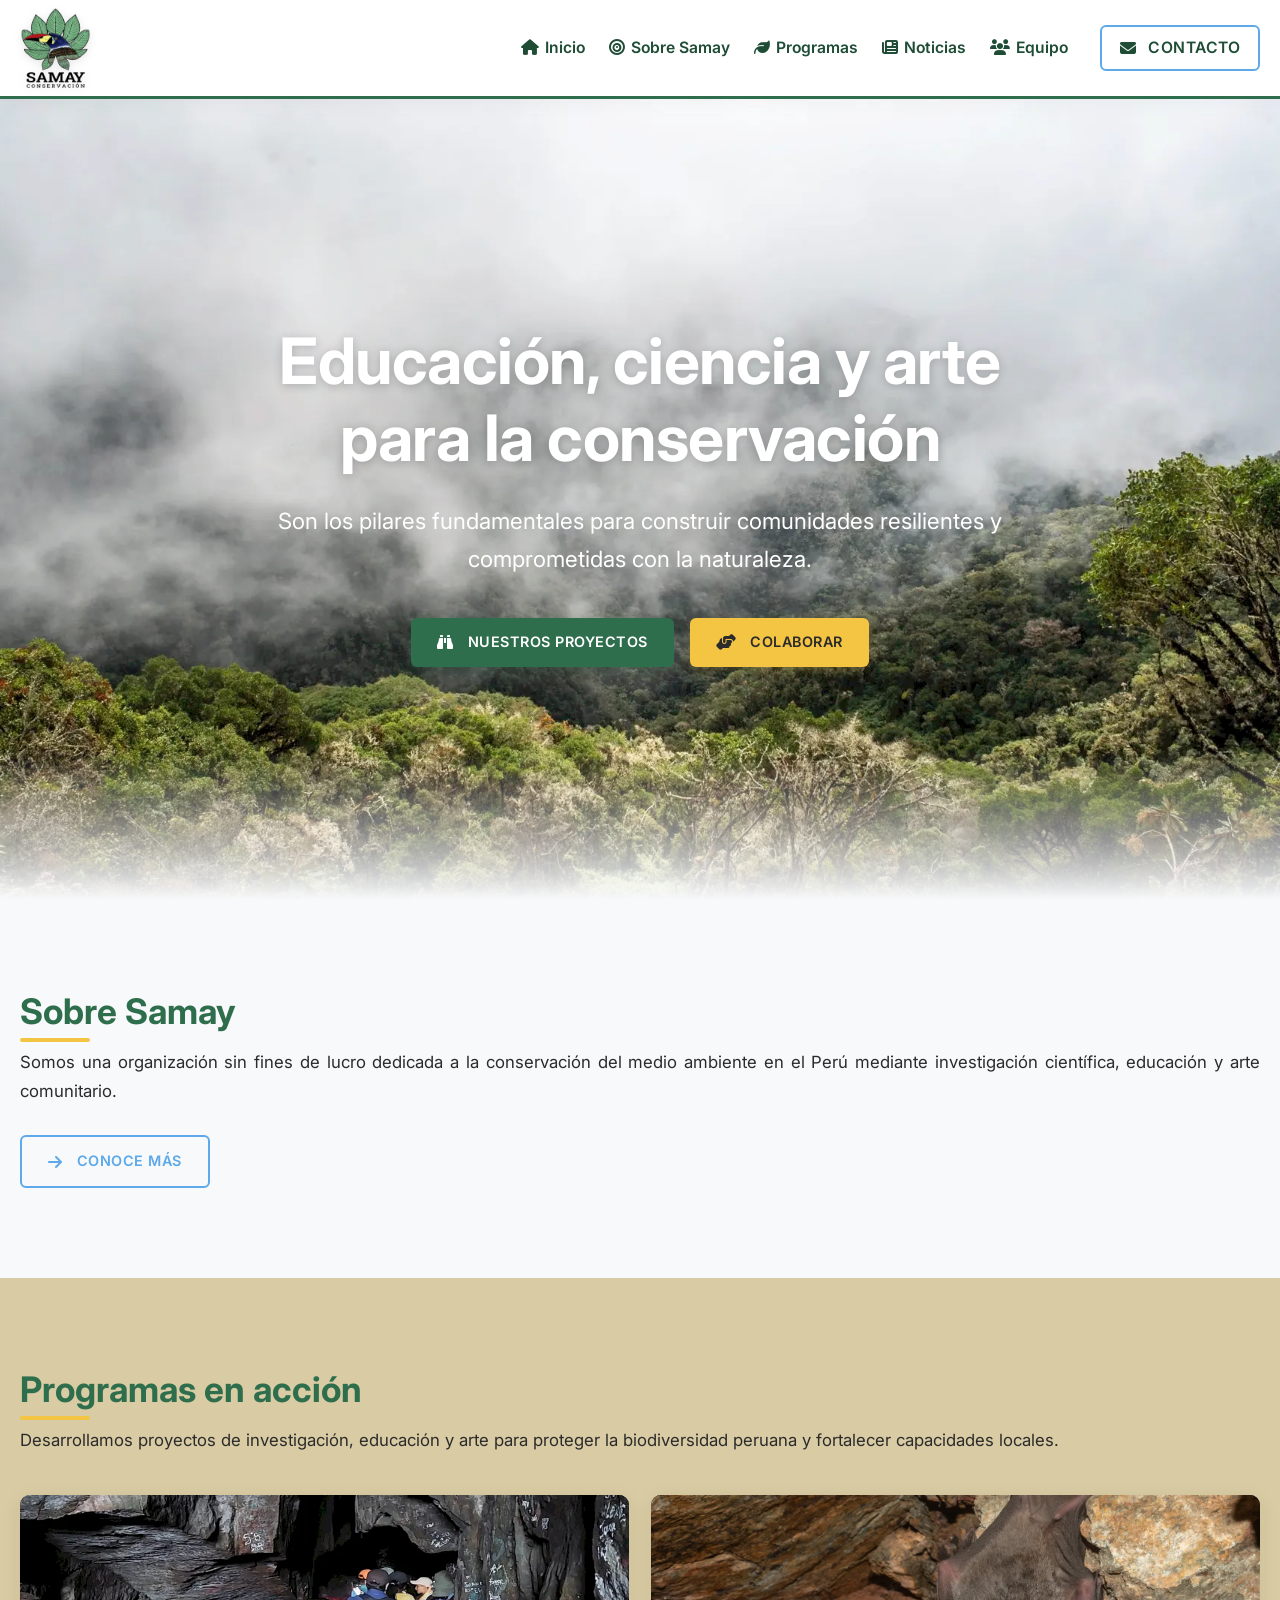
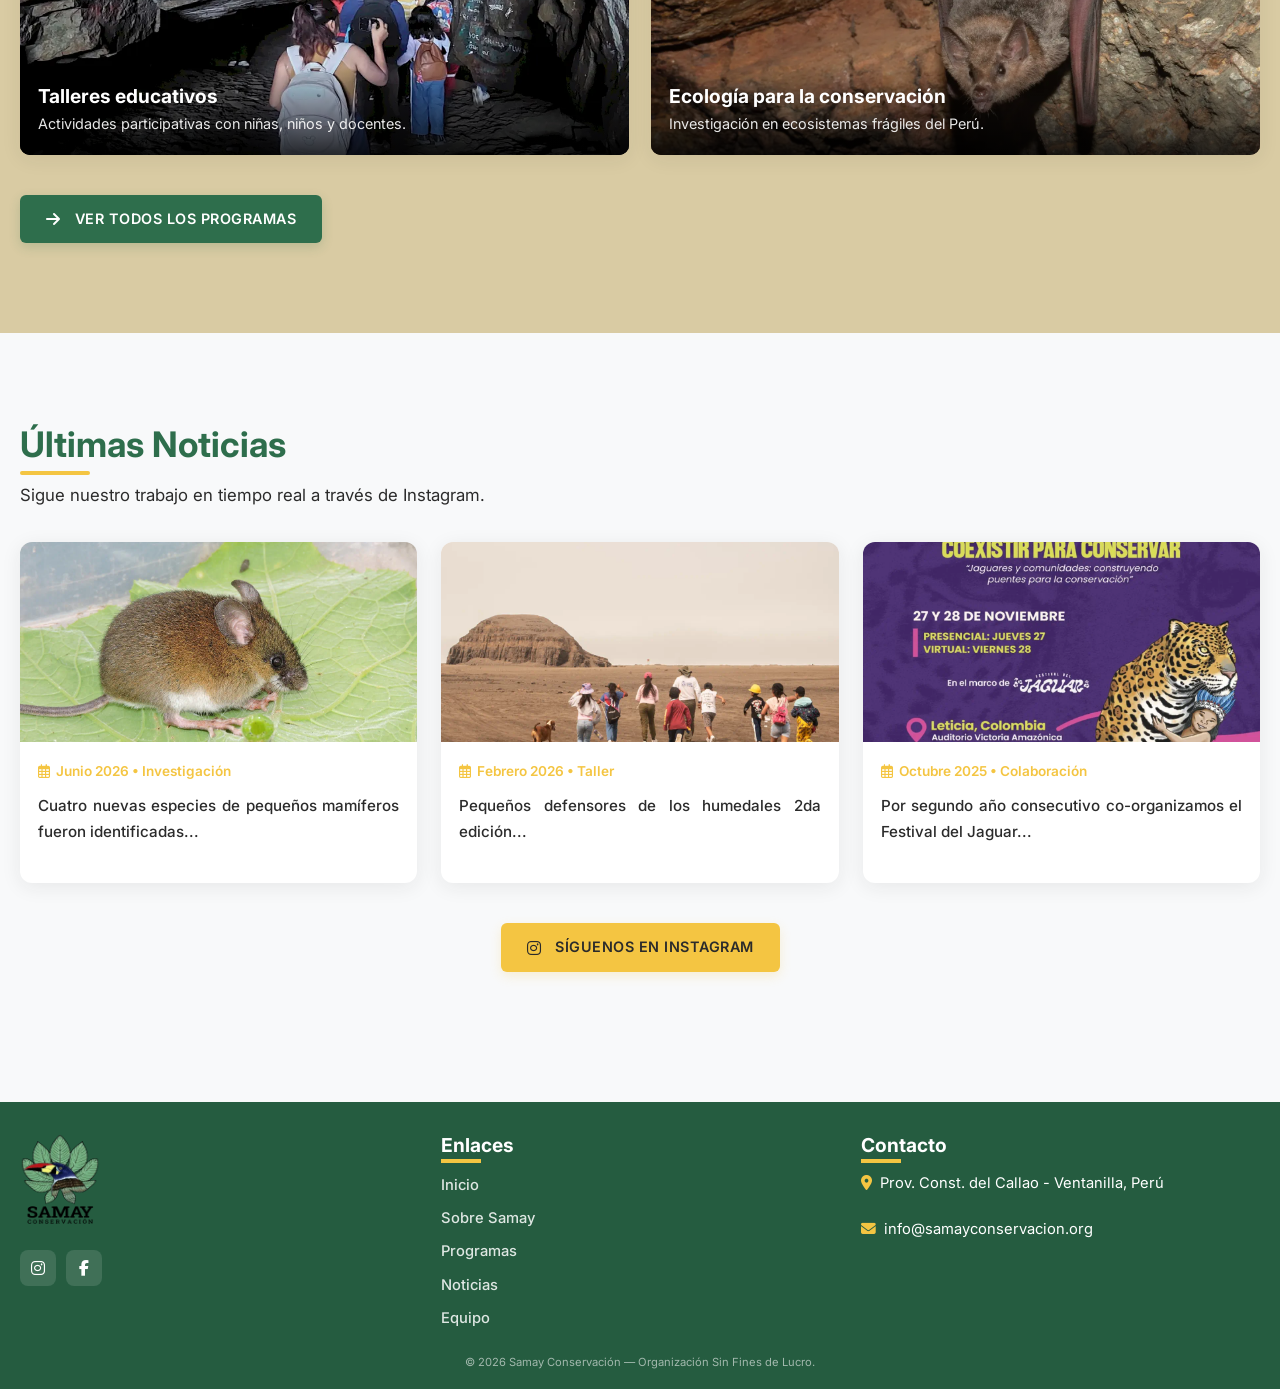
==== commit f5b72929: "Add files via upload" ====
--- a/index.html
+++ b/index.html
@@ -42,7 +42,7 @@
         <p class="hero-subtitle">Son los pilares fundamentales para construir comunidades resilientes y comprometidas con la naturaleza.</p>
 
         <div class="hero-buttons">
-        <a href="#proyectos" class="btn btn-primary">
+        <a href="programas.html" class="btn btn-primary">
             <i class="fas fa-binoculars" aria-hidden="true"></i> Nuestros Proyectos
         </a>
         <a href="#contacto" class="btn btn-accent">
--- a/styles.css
+++ b/styles.css
@@ -0,0 +1,985 @@
+/* ===== TIPOGRAFÍA ===== */
+@import url('https://fonts.googleapis.com/css2?family=Inter:wght@300;400;500;600;700;800&display=swap');
+
+/* ===== PALETA SAMAY ===== */
+:root {
+    --rainforest-green: #2E6E4C;
+    --toucan-yellow: #F4C542;
+    --andean-blue: #5DA9E9;
+    --coastal-sand: #D9CBA3;
+    --molecular-violet: #7C5DA3;
+    --charcoal-black: #2B2B2B;
+
+    --dark-green: #1E4C35;
+    --light-yellow: #F8D775;
+    --light-blue: #8BC5FF;
+    --light-violet: #9575CD;
+
+    --white: #FFFFFF;
+    --light-bg: #F8F9FA;
+    --shadow-soft: 0 4px 20px rgba(43, 43, 43, 0.08);
+    --transition: all 0.3s cubic-bezier(0.4, 0, 0.2, 1);
+}
+
+/* ===== RESET ===== */
+* {
+    margin: 0;
+    padding: 0;
+    box-sizing: border-box;
+}
+
+html {
+    scroll-behavior: smooth;
+}
+
+body {
+    font-family: 'Inter', -apple-system, BlinkMacSystemFont, 'Segoe UI', Roboto, Oxygen, Ubuntu, sans-serif;
+    line-height: 1.7;
+    color: var(--charcoal-black);
+    background-color: var(--light-bg);
+    overflow-x: hidden;
+}
+
+/* ===== TIPOS ===== */
+h1, h2, h3, h4 {
+    font-weight: 700;
+    line-height: 1.2;
+    margin-bottom: 1rem;
+}
+
+h1 {
+    font-size: 3rem;
+    color: var(--rainforest-green);
+    letter-spacing: -0.5px;
+}
+
+h2 {
+    font-size: 2.2rem;
+    color: var(--rainforest-green);
+    position: relative;
+    display: inline-block;
+}
+
+h2::after {
+    content: '';
+    position: absolute;
+    bottom: -10px;
+    left: 0;
+    width: 70px;
+    height: 4px;
+    background-color: var(--toucan-yellow);
+    border-radius: 2px;
+}
+
+h3 {
+    font-size: 1.6rem;
+    color: var(--dark-green);
+}
+
+h4 {
+    font-size: 1.2rem;
+    color: var(--rainforest-green);
+}
+
+p {
+    margin-bottom: 1.3rem;
+    font-size: 1.05rem;
+    text-align: justify;
+    text-justify: inter-word;
+}
+
+/* ===== LINKS & BOTONES ===== */
+a {
+    text-decoration: none;
+    color: var(--andean-blue);
+    transition: var(--transition);
+    font-weight: 500;
+}
+
+a:hover {
+    color: var(--toucan-yellow);
+}
+
+.btn {
+    display: inline-flex;
+    align-items: center;
+    gap: 8px;
+    padding: 12px 26px;
+    background-color: var(--rainforest-green);
+    color: var(--white);
+    border-radius: 6px;
+    font-weight: 600;
+    border: none;
+    cursor: pointer;
+    transition: var(--transition);
+    text-transform: uppercase;
+    letter-spacing: 0.5px;
+    font-size: 0.9rem;
+    box-shadow: 0 4px 12px rgba(46, 110, 76, 0.2);
+}
+
+.btn i {
+    font-size: 0.95rem;
+}
+
+.btn:hover {
+    background-color: var(--dark-green);
+    transform: translateY(-2px);
+    box-shadow: 0 6px 18px rgba(46, 110, 76, 0.3);
+    color: var(--white);
+}
+
+.btn-outline {
+    background-color: transparent;
+    border: 2px solid var(--andean-blue);
+    color: var(--andean-blue);
+    box-shadow: none;
+}
+
+.btn-outline:hover {
+    background-color: var(--andean-blue);
+    color: var(--white);
+}
+
+.btn-accent {
+    background-color: var(--toucan-yellow);
+    color: var(--charcoal-black);
+    box-shadow: 0 4px 12px rgba(244, 197, 66, 0.2);
+}
+
+.btn-accent:hover {
+    background-color: #E0B43A;
+    color: var(--charcoal-black);
+}
+
+/* ===== CONTENEDOR & SECCIONES ===== */
+.container {
+    width: 100%;
+    max-width: 1400px;
+    margin: 0 auto;
+    padding: 0 20px;
+}
+
+.section {
+    padding: 90px 0;
+}
+
+.section-alt {
+    background-color: var(--coastal-sand);
+}
+
+/* ===== HEADER ===== */
+header {
+    position: fixed;
+    top: 0;
+    width: 100%;
+    background-color: rgba(255, 255, 255, 0.98);
+    backdrop-filter: blur(10px);
+    box-shadow: 0 2px 20px rgba(0, 0, 0, 0.05);
+    z-index: 1000;
+    padding: 8px 0;
+    border-bottom: 3px solid var(--rainforest-green);
+}
+
+.header-container {
+    display: flex;
+    justify-content: space-between;
+    align-items: center;
+}
+
+.logo {
+    display: flex;
+    align-items: center;
+    gap: 12px;
+}
+
+.logo-img {
+    height: 80px;
+    width: auto;
+    filter: drop-shadow(0 2px 4px rgba(0, 0, 0, 0.1));
+}
+
+.nav-links {
+    display: flex;
+    gap: 24px;
+    align-items: center;
+}
+
+.nav-links a {
+    font-weight: 600;
+    color: var(--dark-green);
+    position: relative;
+    font-size: 0.98rem;
+    display: inline-flex;
+    align-items: center;
+    gap: 6px;
+}
+
+.nav-links a::after {
+    content: '';
+    position: absolute;
+    bottom: -6px;
+    left: 0;
+    width: 0;
+    height: 2px;
+    background-color: var(--toucan-yellow);
+    transition: var(--transition);
+}
+
+.nav-links a:hover::after {
+    width: 100%;
+}
+
+.nav-links .btn-outline {
+    padding: 8px 18px;
+    margin-left: 8px;
+}
+
+.nav-links .btn-outline::after {
+    display: none;
+}
+
+/* ===== MENÚ MÓVIL ===== */
+.mobile-menu-btn {
+    display: none;
+    font-size: 1.4rem;
+    background: none;
+    border: none;
+    color: var(--dark-green);
+    cursor: pointer;
+    width: 40px;
+    height: 40px;
+    border-radius: 6px;
+    background-color: var(--light-bg);
+    align-items: center;
+    justify-content: center;
+}
+
+/* ===== HERO (INDEX) ===== */
+/* ===== HERO (INICIO) ===== */
+.hero {
+    height: 90vh;
+    width: 100%;
+    position: relative;
+    display: flex;
+    align-items: center;
+    margin-top: 90px;
+    overflow: hidden;
+}
+
+/* Imagen de fondo */
+.hero-img {
+    position: absolute;
+    inset: 0;
+    width: 100%;
+    height: 100%;
+    object-fit: cover;
+}
+
+/* Degradado oscuro elegante */
+.hero:before {
+    content: '';
+    position: absolute;
+    bottom: 0;
+    left: 0;
+    width: 100%;
+    height: 150px;
+    background: linear-gradient(transparent, var(--light-bg));
+    z-index: 1;
+}
+
+/* Contenido centrado */
+.hero-content {
+    position: relative;
+    z-index: 2;
+    text-align: center;
+    color: var(--white);
+    max-width: 900px;
+    padding: 0 20px;
+}
+
+/* Título */
+.hero-title {
+    color: white;
+    font-size: 4rem;
+    margin-bottom: 25px;
+    text-shadow: 0 2px 10px rgba(0, 0, 0, 0.2);
+}
+
+/* Subtítulo */
+.hero-subtitle {
+    font-size: 1.4rem;
+    color: white;
+    margin-bottom: 40px;
+    max-width: 800px;
+    margin-left: auto;
+    margin-right: auto;
+    text-align: center ;
+    text-justify: auto ;
+}
+
+/* Botones */
+.hero-buttons {
+    display: flex;
+    gap: 16px;
+    justify-content: center;
+    flex-wrap: wrap;
+}
+
+.btn-primary {
+    background-color: var(--rainforest-green);
+    color: var(--white);
+}
+
+.btn-primary:hover {
+    background-color: var(--dark-green);
+}
+
+/* Responsivo */
+@media (max-width: 768px) {
+    .hero {
+        height: 75vh;
+    }
+
+    .hero-title {
+        font-size: 2.2rem;
+    }
+
+    .hero-subtitle {
+        font-size: 1.1rem;
+    }
+}
+
+@media (max-width: 480px) {
+    .hero-title {
+        font-size: 1.8rem;
+    }
+
+    .hero-subtitle {
+        font-size: 1rem;
+    }
+}
+
+
+/* ===== PÁGINAS INTERNAS ===== */
+.page {
+    padding-top: 60px;
+    padding-bottom: 80px;
+}
+
+/* ===== BANNER PÁGINA (VERSIÓN FINAL) ===== */
+.page-banner {
+    width: 100%;
+    height: 340px;
+    position: relative;
+    overflow: hidden;
+    border-radius: 12px;
+    margin-top: 100px;
+    margin-bottom: 25px;
+    background-color: #000;
+}
+
+/* Imagen del banner */
+.page-banner img {
+    width: 100%;
+    height: 100%;
+    object-fit: cover;
+    object-position: center;
+    display: block;
+}
+
+/* Contenedor del texto */
+.page-banner-title {
+    position: absolute;
+    bottom: 35px;
+    left: 50%;
+    transform: translateX(-50%);
+    text-align: center;
+    width: 90%;
+    max-width: 900px;
+    z-index: 2;
+}
+
+/* Título del banner */
+.page-banner-title h1 {
+    font-size: 2.6rem;
+    font-weight: 800;
+    margin-bottom: 6px;
+    color: white;
+    text-shadow: 0 3px 10px rgba(0,0,0,0.45);
+}
+/* ===== SLIDER CON FADE PARA BANNER ===== */
+.slider-banner {
+    position: relative;
+    overflow: hidden;
+}
+
+/* Contenedor de imágenes */
+.slider-images {
+    position: absolute;
+    inset: 0;
+    width: 100%;
+    height: 100%;
+}
+
+/* Todas las imágenes se apilan una encima de otra */
+.slider-images img {
+    position: absolute;
+    inset: 0;
+    width: 100%;
+    height: 100%;
+    object-fit: cover;
+    opacity: 0;
+    animation: fadeSlider 18s infinite;
+}
+
+/* Imagen 1 */
+.slider-images img:nth-child(1) {
+    animation-delay: 0s;
+}
+
+/* Imagen 2 */
+.slider-images img:nth-child(2) {
+    animation-delay: 6s;
+}
+
+/* Imagen 3 */
+.slider-images img:nth-child(3) {
+    animation-delay: 12s;
+}
+
+/* Animación del fade */
+@keyframes fadeSlider {
+    0%   { opacity: 0; }
+    5%   { opacity: 1; }
+    30%  { opacity: 1; }
+    35%  { opacity: 0; }
+    100% { opacity: 0; }
+}
+
+/* ===== BLOQUES (Sobre Samay) ===== */
+.page-block {
+    background-color: var(--white);
+    border-radius: 12px;
+    padding: 28px 24px;
+    box-shadow: var(--shadow-soft);
+    margin-bottom: 28px;
+    display: block; /* ← ya no es grid */
+}
+
+.page-block h2 {
+    margin-bottom: 12px;
+}
+
+/* ===== BLOQUES MISION Y VISION ===== */
+.mv-block {
+    background-color: var(--white);
+    border-radius: 12px;
+    padding: 28px 24px;
+    box-shadow: var(--shadow-soft);
+    margin-bottom: 28px;
+    display: grid;
+    grid-template-columns: 0.7fr 1.3fr; /* imagen más angosta */
+    gap: 24px;
+    align-items: center;
+}
+
+/* Imagen */
+.mv-block img {
+    width: 100%;
+    height: auto;
+    object-fit: cover;
+    border-radius: 12px;
+}
+
+/* Texto */
+.mv-block div {
+    text-align: justify;
+    text-justify: inter-word;
+}
+
+
+/* ===== GALERÍA (Programas / Index) ===== */
+.gallery {
+    display: grid;
+    grid-template-columns: repeat(auto-fit, minmax(260px, 1fr));
+    gap: 22px;
+    margin-top: 40px;
+}
+
+.gallery-item {
+    position: relative;
+    border-radius: 10px;
+    overflow: hidden;
+    height: 260px;
+    box-shadow: var(--shadow-soft);
+    transition: var(--transition);
+    background-color: #000;
+}
+
+.gallery-item:hover {
+    transform: translateY(-4px);
+}
+
+.gallery-img {
+    width: 100%;
+    height: 100%;
+    object-fit: cover;
+    transition: var(--transition);
+}
+
+.gallery-item:hover .gallery-img {
+    transform: scale(1.03);
+}
+
+.img-caption {
+    position: absolute;
+    bottom: 0;
+    left: 0;
+    width: 100%;
+    padding: 18px;
+    background: linear-gradient(transparent, rgba(0,0,0,0.8));
+    color: var(--white);
+}
+
+.img-caption h4 {
+    margin-bottom: 4px;
+    color: var(--white);
+}
+
+.img-caption p {
+    margin-bottom: 0;
+    font-size: 0.9rem;
+    opacity: 0.9;
+}
+
+/* ===== TARJETAS PROGRAMAS ===== */
+.program-card {
+    background-color: var(--white);
+    border-radius: 12px;
+    box-shadow: var(--shadow-soft);
+    padding: 24px;
+    display: grid;
+    grid-template-columns: minmax(0, 1.2fr) minmax(0, 1fr);
+    gap: 22px;
+    margin-bottom: 28px;
+    align-items: center;
+}
+
+.program-card-img {
+    width: 100%;
+    aspect-ratio: 16 / 7;
+    object-fit: cover;
+    border-radius: 10px;
+}
+
+
+/* ===== SECCIONES ALTERNADAS (subprogramas) ===== */
+.alt-section {
+    display: grid;
+    grid-template-columns: minmax(0, 1.1fr) minmax(0, 1fr);
+    gap: 26px;
+    align-items: center;
+    padding: 26px 24px;
+    border-radius: 12px;
+    background-color: var(--white);
+    box-shadow: var(--shadow-soft);
+    margin-bottom: 26px;
+}
+
+.alt-section.reverse {
+    grid-template-columns: minmax(0, 1fr) minmax(0, 1.1fr);
+}
+
+.alt-img {
+    width: 100%;
+    height: 220px;
+    border-radius: 10px;
+    object-fit: cover;
+}
+
+/* ===== INSTAGRAM GRID ===== */
+.instagram-grid {
+    display: grid;
+    grid-template-columns: repeat(auto-fit, minmax(260px, 1fr));
+    gap: 24px;
+    margin-top: 32px;
+}
+
+.instagram-post {
+    background-color: var(--white);
+    border-radius: 12px;
+    overflow: hidden;
+    box-shadow: var(--shadow-soft);
+    transition: var(--transition);
+    display: flex;
+    flex-direction: column;
+}
+
+.instagram-post:hover {
+    transform: translateY(-4px);
+    box-shadow: 0 10px 28px rgba(0,0,0,0.12);
+}
+
+.insta-img-container {
+    height: 200px;
+    overflow: hidden;
+}
+
+.insta-img {
+    width: 100%;
+    height: 100%;
+    object-fit: cover;
+    transition: var(--transition);
+}
+
+.instagram-post:hover .insta-img {
+    transform: scale(1.03);
+}
+
+.insta-content {
+    padding: 18px;
+    display: flex;
+    flex-direction: column;
+    gap: 10px;
+}
+
+.insta-date {
+    font-size: 0.85rem;
+    color: var(--toucan-yellow);
+    font-weight: 600;
+    display: flex;
+    align-items: center;
+    gap: 6px;
+}
+
+.insta-text {
+    font-size: 0.95rem;
+}
+
+.insta-link {
+    margin-top: 8px;
+    font-size: 0.9rem;
+    display: inline-flex;
+    align-items: center;
+    gap: 6px;
+}
+
+.insta-text {
+    color: #2B2B2B;
+}
+
+/* ===== BLOG / NOTICIAS ===== */
+.news-list {
+    display: grid;
+    gap: 26px;
+    margin-top: 30px;
+}
+
+.news-card {
+    background-color: var(--white);
+    border-radius: 12px;
+    box-shadow: var(--shadow-soft);
+    padding: 22px 20px;
+}
+
+.news-card h2 {
+    margin-bottom: 10px;
+}
+
+.news-meta {
+    font-size: 0.85rem;
+    color: var(--molecular-violet);
+    margin-bottom: 10px;
+}
+
+.news-feature-img {
+    width: 100%;
+    aspect-ratio: 3 / 2;
+    border-radius: 10px;
+    object-fit: cover;
+    margin-bottom: 16px;
+}
+
+/* ===== FOOTER ESTILO COMPACTO ===== */
+footer {
+    background-color: #255C40;
+    color: var(--white);
+    padding: 32px 0 18px;
+    margin-top: 40px;
+}
+
+.footer-content {
+    display: grid;
+    grid-template-columns: repeat(auto-fit, minmax(200px, 1fr));
+    gap: 22px;
+    margin-bottom: 18px;
+}
+
+/* Logo más pequeño */
+.footer-logo-img {
+    height: 90px;
+    margin-bottom: 8px;
+}
+
+.footer-links h3,
+.footer-contact h3 {
+    font-size: 1.2rem;
+    margin-bottom: 14px;
+    position: relative;
+    color: #FFFFFF; /* blanco puro */
+}
+.footer-links ul {
+    list-style: none;
+    padding-left: 0; 
+    margin-left: 0;
+}
+
+.footer-links h3::after,
+.footer-contact h3::after {
+    content: '';
+    position: absolute;
+    bottom: -6px;
+    left: 0;
+    width: 40px;
+    height: 4px;
+    background-color: var(--toucan-yellow); /* amarillo */
+}
+
+
+/* Enlaces más juntos */
+.footer-links li {
+    margin-bottom: 6px;
+}
+
+.footer-links a {
+    font-size: 0.92rem;
+    color: rgba(255,255,255,0.85);
+}
+
+/* Contacto con íconos */
+.footer-contact p {
+    font-size: 0.92rem;
+    display: flex;
+    align-items: center;
+    gap: 8px;
+}
+
+/* Íconos */
+.footer-contact p i {
+    color: var(--toucan-yellow);
+}
+
+
+.social-links {
+    display: flex;
+    gap: 10px;
+    margin-top: 10px;
+}
+
+.social-links a {
+    width: 36px;
+    height: 36px;
+    border-radius: 8px;
+    background-color: rgba(255,255,255,0.12);
+    display: flex;
+    align-items: center;
+    justify-content: center;
+    color: var(--white);
+    transition: var(--transition);
+}
+
+.social-links a:hover {
+    background-color: var(--toucan-yellow);
+    transform: translateY(-2px);
+}
+
+/* ===== COPYRIGHT FINAL ===== */
+.copyright {
+    margin-top: 10px;
+    text-align: center;
+    font-size: 0.7rem;             
+    color: rgba(245, 245, 245, 0.6);      
+    display: flex;
+    flex-direction: column;
+    gap: 4px;
+}
+
+.copyright p {
+    margin: 0;
+    line-height: 1.4;
+}
+
+
+/* ===== RESPONSIVE ===== */
+@media (max-width: 992px) {
+    .hero {
+        height: 80vh;
+    }
+
+    .hero h1 {
+        font-size: 2.4rem;
+    }
+
+    .page-banner {
+        height: 280px;
+    }
+
+    .page-banner-title h1 {
+        font-size: 2.2rem;
+    }
+
+    .program-card,
+    .alt-section {
+        grid-template-columns: 1fr;
+    }
+
+    .program-card-img,
+    .alt-img {
+        height: 200px;
+    }
+}
+
+@media (max-width: 768px) {
+    .nav-links {
+        position: fixed;
+        top: 80px;
+        left: 0;
+        width: 100%;
+        background-color: var(--white);
+        flex-direction: column;
+        padding: 20px;
+        gap: 18px;
+        box-shadow: 0 12px 24px rgba(0,0,0,0.12);
+        display: none;
+    }
+
+    .nav-links.active {
+        display: flex;
+    }
+
+    .mobile-menu-btn {
+        display: flex;
+    }
+
+    .hero {
+        height: 70vh;
+        margin-top: 80px;
+    }
+
+    .hero h1 {
+        font-size: 2rem;
+    }
+
+    .hero p {
+        font-size: 1.05rem;
+    }
+
+    .page {
+        padding-top: 110px;
+    }
+
+    .page-block {
+        display: block;
+        text-align: justify;
+        text-justify: inter-word;
+    }
+
+    .page-banner {
+        height: 240px;
+        margin-top: 90px;
+    }
+
+    .page-banner-title h1 {
+        font-size: 1.9rem;
+    }
+}
+
+@media (max-width: 576px) {
+    h1 {
+        font-size: 2rem;
+    }
+
+    h2 {
+        font-size: 1.6rem;
+    }
+
+    .hero {
+        height: 65vh;
+    }
+
+    .hero h1 {
+        font-size: 1.7rem;
+    }
+
+    .hero-buttons {
+        flex-direction: column;
+    }
+    
+    @media (max-width: 768px) {
+    .hero-buttons {
+        flex-direction: column;
+        align-items: center; 
+        width: 100%;
+    }
+
+    .hero-buttons .btn {
+        width: 100%;          
+        max-width: 320px;     
+        justify-content: center; 
+        text-align: center;   
+    }
+    }
+
+    .gallery-item,
+    .insta-img-container,
+    .program-card-img,
+    .alt-img,
+    .news-feature-img {
+        height: 200px;
+    }
+
+    .footer-content {
+        grid-template-columns: 1fr;
+    }
+}
+footer .copyright p {
+    text-align: center;
+    text-justify: auto;
+    font-size: inherit; 
+}
+.section-full {
+    width: 100%;
+    padding: 90px 0;
+    background-color: var(--light-bg);
+}
+
+.section-transparent {
+    width: 100%;
+    padding: 90px 0;
+    background: rgba(255,255,255,0.6);
+    backdrop-filter: blur(6px);
+}
+
+.section p,
+.section-full p,
+.page p {
+    width: 100%;
+    max-width: none;
+}
+.btn i {
+    font-size: 1rem;
+    margin-right: 6px;
+}
+@media (max-width: 992px) {
+    .mv-block {
+        grid-template-columns: 1fr;
+    }
+}
+
+@media (max-width: 576px) {
+    .mv-block img {
+        border-radius: 10px;
+    }
+}
+
